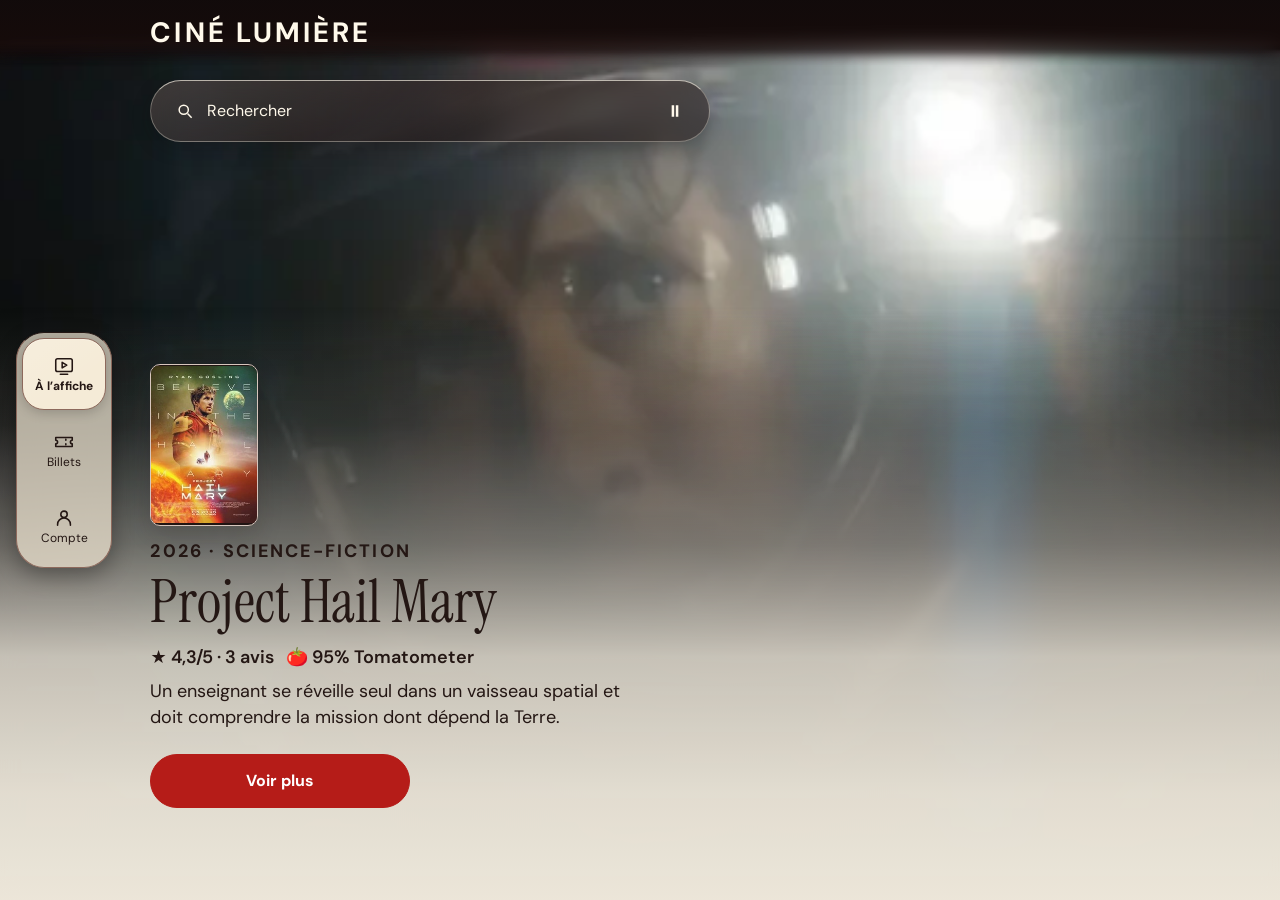
==== index.html @ 70c10afb "index.html : version responsive à jour (rail de navigation gauche, recherche agrandie) Remplace resp" ====
<!doctype html>
<html lang="fr">
<head>
<meta charset="utf-8">
<meta name="viewport" content="width=device-width,initial-scale=1,viewport-fit=cover">
<title>Ciné Lumière — Version responsive</title>
<link href="https://fonts.googleapis.com/css2?family=DM+Sans:wght@400;600;700&family=Instrument+Serif&display=swap" rel="stylesheet">
<style>
* { box-sizing:border-box }
:root { color-scheme:dark; --bg:#171412; --panel:#292320; --ink:#fff9eb; --muted:#d8c9b6; --accent:#e63929; --on:#120c09; --line:#a18d7c; --glass:rgb(41 35 32 / 62%) }
:root[data-theme="light"] { color-scheme:light; --bg:#fff9eb; --panel:#f5ebd7; --ink:#241714; --muted:#65483d; --accent:#b51c18; --on:#fff; --line:#8d695c; --glass:rgb(245 235 215 / 70%) }
body { margin:0; background:#100d0c; color:var(--ink); font:16px/1.45 "DM Sans",system-ui,sans-serif }
.app { --header-height:calc(68px + env(safe-area-inset-top)); --nav-clearance:calc(92px + env(safe-area-inset-bottom)); position:relative; width:100%; min-height:100svh; margin:auto; padding-bottom:var(--nav-clearance); background:var(--bg) }
.app:has(#films:not([hidden])) { padding-bottom:0; }
header {
  position:sticky; z-index:3; top:0; isolation:isolate;
  display:flex; align-items:center; justify-content:space-between; gap:12px;
  min-height:var(--header-height);
  padding:calc(10px + env(safe-area-inset-top)) 18px 10px;
  color:var(--ink); background:var(--panel);
  border-bottom:1px solid var(--line);
}
.app:has(#films:not([hidden])) header {
  position:absolute; inset:0 0 auto;
  color:#fff9eb;
  background:linear-gradient(180deg,rgb(20 12 12 / 96%),rgb(27 16 16 / 82%) 65%,transparent);
  border-bottom-color:transparent;
}
@supports (backdrop-filter:blur(12px)) {
  header {
    background:linear-gradient(180deg,var(--panel),var(--glass));
    backdrop-filter:blur(12px) saturate(140%);
  }
  .app:has(#films:not([hidden])) header { background:transparent; backdrop-filter:none; }
  .app:has(#films:not([hidden])) header::before {
    content:""; position:absolute; inset:0; z-index:-1; pointer-events:none;
    backdrop-filter:blur(12px) saturate(140%);
    background:linear-gradient(180deg,rgb(20 12 12 / 88%),rgb(45 23 21 / 48%) 65%,transparent);
    mask-image:linear-gradient(#000 78%,transparent);
  }
}
@media (prefers-reduced-transparency:reduce) {
  header,.app:has(#films:not([hidden])) header {
    color:var(--ink); background:var(--panel); backdrop-filter:none; mask-image:none;
    border-bottom-color:var(--line);
  }
  .app:has(#films:not([hidden])) header::before { display:none; }
}
.brand { text-transform:uppercase; letter-spacing:.11em; font-size:clamp(20px,5.5vw,26px); font-weight:700 }
button { min-width:44px; min-height:44px; padding:8px 14px; border:1px solid var(--line); border-radius:99px; background:var(--panel); color:var(--ink); font:inherit; cursor:pointer }
button:disabled { cursor:default }
button:focus-visible, [tabindex="-1"]:focus-visible { outline:3px solid currentColor; outline-offset:3px }
[hidden] { display:none !important }
h1,h2 { font:400 clamp(42px,11vw,64px)/.96 "Instrument Serif",Georgia,serif; margin:0 0 12px }
p { margin:8px 0 }
small { font-size:14px }
.muted { color:var(--muted) }
#films { position:relative; }
.film-reel {
  height:100vh; height:100dvh;
  overflow:hidden; touch-action:pinch-zoom; overscroll-behavior:contain;
  overflow-anchor:none; scrollbar-width:none;
}
@media (hover:none) and (pointer:coarse) {
  .film-reel { height:100svh; }
}
html[data-reel-zoom] :is(.film-reel,#films,#tickets,#account) { touch-action:auto; }
.film-reel::-webkit-scrollbar { display:none; }
@media (pointer:fine) { .film-reel { cursor:grab; } }
.film-reel.is-dragging { cursor:grabbing; user-select:none; }
.reel-controls {
  position:absolute; z-index:2; top:calc(var(--header-height) + 12px); inset-inline:18px;
  display:flex; align-items:center; gap:4px; padding:3px 5px;
  color:#fff9eb; background:#2b201e; border:1px solid #fff9eb55;
  border-top-color:#fff9eba8; border-radius:99px;
  box-shadow:0 6px 18px #140d0d45;
  font-size:14px; font-variant-numeric:tabular-nums;
}
@supports (backdrop-filter:blur(12px)) {
  .reel-controls {
    background:linear-gradient(155deg,#fff1e729,transparent 62%),rgb(33 20 18 / 52%);
    backdrop-filter:blur(12px) saturate(140%);
  }
}
@media (prefers-reduced-transparency:reduce) {
  .reel-controls { background:#2b201e; backdrop-filter:none; }
}
.reel-controls button {
  display:inline-flex; align-items:center; justify-content:center; gap:8px;
  color:inherit; background:transparent; border:0; font:inherit;
}
.reel-controls button:active { background:#fff9eb25; }
.reel-controls svg { flex:none; width:18px; height:18px; fill:currentColor; }
.reel-controls .search-trigger { flex:1; min-width:0; justify-content:flex-start; padding-inline:12px; }
.search-icon { fill:none !important; stroke:currentColor; stroke-width:1.8; flex:none; width:20px; height:20px; }
#reel-toggle { padding:0; }
.app:has(#search:not([hidden])) { padding-bottom:env(safe-area-inset-bottom); }
.app:has(#search:not([hidden])) > :is(header, .nav) { display:none; }
.app:has(#detail:not([hidden]),#payment:not([hidden])) > .nav { display:none; }
.app:has(#detail:not([hidden])) { padding-bottom:env(safe-area-inset-bottom); }
#films { touch-action:pinch-zoom; }
#tickets,#account { touch-action:pan-y pinch-zoom; }
:is(#search,#settings,.detail-cover,.detail-notes,.screening-head,.screening-label,.screening-arrow,
    .booking-heading,.seat-picker-head,.booking-summary) { touch-action:pan-y pinch-zoom; }
:is(#tickets,#account) { min-height:calc(100svh - var(--header-height) - var(--nav-clearance)); }
#search {
  position:relative; isolation:isolate; min-height:100dvh;
  padding-top:calc(18px + env(safe-area-inset-top)); background:var(--panel);
}
@supports (backdrop-filter:blur(24px)) {
  #search { background:transparent; }
  #search::before,#search::after {
    content:""; position:absolute; inset:0; pointer-events:none;
  }
  #search::before { z-index:-2; background:var(--search-cover) center / cover; }
  #search::after {
    z-index:-1; backdrop-filter:blur(28px) saturate(135%);
    background:linear-gradient(160deg,var(--glass),color-mix(in srgb,var(--panel) 88%,transparent));
  }
}
@media (prefers-reduced-transparency:reduce) {
  #search { background:var(--panel); }
  #search::before,#search::after { display:none; }
}
.film-image-motion {
  position:fixed; z-index:1; pointer-events:none;
  background-color:#211412; background-size:cover; background-repeat:no-repeat;
}
.film-image-target { background-image:none !important; }
.film-image-target > * { position:relative; z-index:2; }
.film-image-target::before {
  content:""; position:absolute; inset:0; z-index:2; pointer-events:none;
  background:var(--film-shade);
}
.hero,.detail-cover { position:relative; }

.search-heading { display:flex; align-items:center; gap:12px; margin-bottom:20px; }
.search-heading h2 { margin:0; }
.search-back { display:grid; place-items:center; flex:none; padding:0; }
.search-back svg { width:22px; height:22px; fill:none; stroke:currentColor; stroke-width:1.8; stroke-linecap:round; stroke-linejoin:round; }
.search-field {
  display:flex; align-items:center; gap:10px; padding-inline:14px;
  border:1px solid var(--line); border-radius:16px; background:var(--panel);
}
.search-field:focus-within { outline:2px solid var(--ink); outline-offset:2px; }
.search-field input { min-width:0; width:100%; min-height:52px; border:0; outline:0; background:transparent; color:inherit; font:inherit; }
.search-field input::placeholder { color:var(--muted); }
.search-results ul { list-style:none; margin:16px 0 0; padding:0; display:grid; gap:8px; }
.catalog-choice {
  display:flex; align-items:center; gap:12px; width:100%; padding:8px;
  border-radius:16px; text-align:left;
}
.catalog-choice img { width:48px; height:72px; object-fit:contain; border-radius:8px; flex:none; }
.catalog-choice small { display:block; color:var(--muted); }
.hero {
  display:flex; flex-direction:column; justify-content:flex-end; align-items:flex-start;
  min-height:100%;
  --hero-gutter:24px;
  padding:calc(var(--header-height) + 76px) var(--hero-gutter) var(--nav-clearance);
  color:#fff9eb;
  --film-shade:linear-gradient(0deg,rgb(17 13 13 / 88%),rgb(17 13 13 / 84%) 20%,rgb(17 13 13 / 30%) 48%,transparent 65%);
  background-color:#211412;
  background-image:var(--film-shade),
    var(--cover, url("les-heures-bleues.webp"));
  background-size:cover; background-position:68% center;
}
.hero .film-more { width:100%; min-height:54px; margin-top:16px; }
.hero.has-video { overflow:hidden; container-type:inline-size; }
.hero-video {
  position:absolute; z-index:0; inset:1% 0 auto; width:100%; height:84%;
  object-fit:cover; pointer-events:none; opacity:0;
  transition:height 380ms cubic-bezier(.22,1,.36,1),
    top 380ms cubic-bezier(.22,1,.36,1), translate 380ms cubic-bezier(.22,1,.36,1);
}
.video-ambience {
  position:absolute; z-index:0; inset:0; width:100%; height:100%;
  object-fit:cover; filter:blur(28px) brightness(.68); transform:scale(1.14);
  pointer-events:none;
}
#films.is-focused .hero-video {
  top:50%; translate:0 -50%;
  height:min(100%, calc(100cqw + 2 * var(--hero-gutter)));
}
.hero-video[data-ready] { opacity:1; }
.film-overlay {
  --poster-width:clamp(90px,19svh,164px);
  width:100%; isolation:isolate; color:var(--ink);
  --overlay-rgb:23 20 18;
}
:root[data-theme="light"] .film-overlay { --overlay-rgb:255 249 235; }
.film-poster {
  display:block; pointer-events:none; user-select:none; -webkit-user-drag:none; width:var(--poster-width); aspect-ratio:2 / 3; margin-bottom:18px;
  object-fit:contain;
  border:1px solid #d7c6bd; border-radius:10px;
  background:#211412;
  box-shadow:0 9px 24px rgb(40 24 18 / 18%);
}
@media (max-height:700px) {
  .film-overlay { --poster-width:clamp(76px,15svh,104px); }
  .film-poster { margin-bottom:10px; }
  .hero .film-summary {
    display:-webkit-box; -webkit-box-orient:vertical; -webkit-line-clamp:2; overflow:hidden;
  }
  .hero .film-more { margin-top:10px; }
}
.film-overlay::before,.film-overlay::after {
  content:""; position:absolute; z-index:-1; pointer-events:none;
  inset:14% 0 0;
}
.film-overlay::after {
  background:linear-gradient(to bottom,
    transparent 0,
    rgb(var(--overlay-rgb) / 10%) 20%,
    rgb(var(--overlay-rgb) / 38%) 40%,
    rgb(var(--overlay-rgb) / 76%) 59%,
    rgb(var(--overlay-rgb) / 88%) 82%,
    rgb(var(--overlay-rgb) / 92%) 100%);
}
@supports (backdrop-filter:blur(12px)) {
  .film-overlay::before {
    backdrop-filter:blur(12px) saturate(124%);
    mask-image:linear-gradient(to bottom,transparent 0,rgb(0 0 0 / 32%) 30%,#000 64%);
  }
}
@media (prefers-reduced-transparency:reduce) {
  .film-overlay::before { display:none; }
}
.hero.has-video > .film-overlay { z-index:1; }
.hero.film-image-target .hero-video { visibility:hidden; }
.app.is-film-focused:has(#films:not([hidden])) > :is(header,.nav),
#films.is-focused .reel-controls,
#films.is-focused .hero > :not(.hero-video,.video-ambience) {
  opacity:0; visibility:hidden; pointer-events:none;
}
:is(.app > header,.app > .nav,.reel-controls,.hero.has-video > :not(.hero-video,.video-ambience)) {
  transition:opacity 180ms ease,visibility 180ms;
}
.reel-progress {
  --progress:0%;
  display:none; position:absolute; z-index:4; inset-inline:18px;
  bottom:calc(env(safe-area-inset-bottom) + 12px);
  width:calc(100% - 36px); height:32px; margin:0;
  appearance:none; border:0; outline:0; background:transparent; cursor:pointer; touch-action:none;
}
#films.is-focused .reel-progress { display:block; }
.reel-progress::-webkit-slider-runnable-track {
  height:2px; border-radius:2px;
  background:linear-gradient(to right,#fff9eb var(--progress),#fff9eb66 var(--progress));
}
.reel-progress::-moz-range-track { height:2px; background:#fff9eb66; }
.reel-progress::-moz-range-progress { height:2px; background:#fff9eb; }
.reel-progress::-webkit-slider-thumb {
  appearance:none; width:10px; height:10px; margin-top:-4px;
  border:0; border-radius:50%; background:#fff9eb; box-shadow:0 0 0 1px #17141270;
}
.reel-progress::-moz-range-thumb {
  width:10px; height:10px; border:0; border-radius:50%; background:#fff9eb;
}
.reel-progress:focus-visible::-webkit-slider-thumb { box-shadow:0 0 0 3px #fff9eb80; }
.reel-progress:focus-visible::-moz-range-thumb { box-shadow:0 0 0 3px #fff9eb80; }
.scroll-hint {
  position:absolute; z-index:4; left:50%; top:50%; translate:-50% -50%;
  display:flex; flex-direction:column; align-items:center; gap:5px;
  width:min(280px,calc(100% - 48px)); padding:14px 16px 18px; border-radius:24px;
  color:#fff9eb;
  background:linear-gradient(155deg,rgb(255 249 235 / 18%),rgb(255 249 235 / 3%) 40%,rgb(26 17 17 / 12%) 67%,rgb(26 17 17 / 38%));
  -webkit-backdrop-filter:blur(16px) saturate(145%);
  backdrop-filter:blur(16px) saturate(145%);
  border:1px solid rgb(255 249 235 / 23%);
  border-top-color:rgb(255 249 235 / 55%);
  box-shadow:inset 0 1px 0 rgb(255 255 255 / 15%),0 12px 36px rgb(0 0 0 / 18%);
  text-shadow:0 1px 5px rgb(0 0 0 / 65%);
  text-align:center; pointer-events:none;
  animation:gesture-arrive 250ms ease-out both;
}
.scroll-hint strong { font-size:17px; }
.scroll-hint small { color:#e5d4c7; font-size:13px; }
.gesture-demo { position:relative; width:92px; height:90px; display:grid; place-items:center; }
.gesture-demo svg { width:42px; height:50px; fill:#fff9eb; stroke:#251917; stroke-width:1.3; stroke-linejoin:round; }
.gesture-ripple { position:absolute; width:38px; height:38px; top:14px; left:27px; border:2px solid #fff9eb; border-radius:50%; opacity:0; }
.gesture-trail { display:none; position:absolute; width:4px; height:62px; border-radius:9px; background:linear-gradient(0deg,#fff9eb11,#fff9eba8); }
.scroll-hint[data-gesture="tap"] svg { animation:gesture-double-tap 2.4s ease-in-out infinite; }
.scroll-hint[data-gesture="tap"] .gesture-ripple { animation:gesture-tap-ring 2.4s ease-out infinite; }
.scroll-hint[data-gesture="swipe"] svg { animation:gesture-swipe 2.2s ease-in-out infinite; }
.scroll-hint[data-gesture="swipe"] .gesture-trail { display:block; }
@keyframes gesture-arrive { from { opacity:0; } to { opacity:1; } }
@keyframes gesture-double-tap { 0%,10%,30%,50%,100% { transform:scale(1); } 20%,40% { transform:scale(.83) translateY(3px); } }
@keyframes gesture-tap-ring { 0%,12%,32%,55%,100% { opacity:0; transform:scale(.5); } 18%,38% { opacity:.9; transform:scale(.8); } 29%,49% { opacity:0; transform:scale(1.65); } }
@keyframes gesture-swipe { 0% { opacity:0; transform:translateY(26px); } 18% { opacity:1; transform:translateY(26px); } 70% { opacity:1; transform:translateY(-26px); } 90%,100% { opacity:0; transform:translateY(-26px); } }
@media (prefers-reduced-motion:reduce) {
  .scroll-hint, .scroll-hint .gesture-demo svg, .scroll-hint .gesture-ripple { animation:none; }
}
@media (prefers-reduced-motion:reduce) { .hero-video { transition:none; } }
.playback-feedback {
  position:absolute; z-index:5; left:50%; top:50%; translate:-50% -50%;
  display:grid; place-items:center; width:76px; height:76px; border-radius:50%;
  background:#171412ab; border:1px solid #fff9eb80; color:#fff9eb;
  pointer-events:none;
}
.playback-feedback svg { width:34px; height:34px; fill:currentColor; }
@media (prefers-reduced-motion:reduce) {
  :is(.app > header,.app > .nav,.reel-controls,.hero.has-video > :not(.hero-video,.video-ambience)) {
    transition:none;
  }
}
.hero :focus-visible { outline-color:#fff9eb; }
.hero h1,.hero h2 { max-width:15ch; font-size:clamp(34px,8vw,46px); line-height:1.02; }
.hero p { max-width:30ch }
@media (max-width:360px) {
  .hero { --hero-gutter:16px; }
  .hero h1,.hero h2 { font-size:clamp(26px,9vw,34px); overflow-wrap:anywhere; }
  .reel-controls { inset-inline:12px; }
}
@media (max-width:360px) and (max-height:620px) {
  .film-overlay { --poster-width:72px; }
  .hero h1,.hero h2 { margin-bottom:8px; }
  .hero .film-more { min-height:48px; }
}
@media (max-height:540px) {
  .film-overlay { --poster-width:65px; }
  .hero .film-summary { display:none; }
}
@media (max-height:430px) {
  .hero .film-poster { display:none; }
  .hero h1,.hero h2 { font-size:clamp(24px,7vw,34px); }
}
.eyebrow { text-transform:uppercase; letter-spacing:.12em; font-size:14px; font-weight:700 }
.primary, button[aria-pressed="true"] { background:var(--accent); color:var(--on); border-color:var(--accent); font-weight:700 }
.primary:disabled { background:var(--panel); color:var(--muted); border-color:var(--line) }

#detail { container-type:inline-size; }
.app:has(#detail:not([hidden])) { padding-bottom:env(safe-area-inset-bottom); }
.detail-cover {
  display:flex; align-items:flex-end;
  min-height:clamp(330px,48svh,500px);
  padding:calc(var(--header-height) + 24px) 0 0;
  background:#211412 var(--detail-cover) center 44% / cover no-repeat;
}
.app:has(#detail:not([hidden])) header {
  margin-bottom:calc(-1 * var(--header-height)); color:#fff9eb;
  background:linear-gradient(180deg,#171412ed,#17141270);
  border-bottom-color:#fff9eb42;
}
.page-back { display:inline-flex; align-items:center; gap:8px; }
header:has(.page-back:not([hidden])) .brand { display:none; }
.app:has(#detail:not([hidden])) .page-back { color:inherit; background:#21141266; border-color:#fff9eb77; }
.page-back svg { width:20px; height:20px; fill:none; stroke:currentColor; stroke-width:1.8; stroke-linecap:round; stroke-linejoin:round; }
.detail-cover > .detail-video {
  inset:0; width:100%; height:100%; object-position:center 44%; transition:none;
}
.detail-poster {
  display:block; width:100%; aspect-ratio:2 / 3;
  object-fit:contain; border-radius:12px; background:#211412;
  border:1px solid #fff9eb70; box-shadow:0 8px 30px #0906059e;
}
.detail-heading {
  position:relative; isolation:isolate;
  display:grid; grid-template-columns:clamp(70px,23cqw,114px) minmax(0,1fr);
  align-items:end; gap:clamp(12px,4cqw,22px);
  width:100%; padding:24px clamp(16px,5cqw,32px) 28px;
  color:#fff9eb;
}
.detail-heading::before {
  content:""; position:absolute; inset:-64px 0 0; z-index:-1; pointer-events:none;
  background:linear-gradient(0deg,#171412 0%,#171412f0 27%,#171412d9 58%,#17141288 79%,transparent);
}
.detail-heading h2 {
  margin:0; max-width:19ch; font-size:clamp(34px,10cqw,68px); line-height:.97;
  letter-spacing:-.022em; overflow-wrap:anywhere; text-wrap:balance;
}
.detail-heading .eyebrow {
  color:#ffe2d5; margin:0 0 8px; font-size:12px; letter-spacing:.09em;
}
@supports (backdrop-filter:blur(12px)) {
  .app:has(#detail:not([hidden])) header {
    background:linear-gradient(155deg,#3a2422b5,#17141265);
    backdrop-filter:blur(12px) saturate(140%);
  }
  .detail-heading::before {
    backdrop-filter:blur(12px) saturate(124%);
    mask-image:linear-gradient(0deg,#000 61%,transparent);
  }
}
@media (prefers-reduced-transparency:reduce) {
  .app:has(#detail:not([hidden])) header,.detail-heading { background:#292320; backdrop-filter:none; }
  .detail-heading::before { display:none; }
}
@media (prefers-reduced-motion:no-preference) {
  html.theme-changing :is(.app,header,button,.nav,.panel,.detail-copy),
  html.theme-changing .nav::before {
    transition:background-color 300ms ease,color 300ms ease,border-color 300ms ease,box-shadow 300ms ease;
  }
  html.theme-crossfade::view-transition-group(root) { animation-duration:300ms; }
}
.detail-copy {
  position:relative; padding:0 clamp(16px,5cqw,32px) 36px;
  background:var(--bg);
}
.detail-copy::before {
  content:""; position:absolute; inset:0 0 auto; height:1px; pointer-events:none;
  background:linear-gradient(90deg,transparent,var(--line),transparent);
}
.detail-copy h3 {
  margin:0 0 10px; color:var(--ink);
  font:400 clamp(30px,8cqw,42px)/1 "Instrument Serif",Georgia,serif;
}
#detail-booking {
  position:relative; top:-1px; overflow:hidden;
  margin-bottom:26px; padding:16px 0 14px;
  border:1px solid color-mix(in srgb,var(--line) 72%,transparent);
  border-top-color:color-mix(in srgb,var(--accent) 74%,var(--line));
  border-radius:22px;
  background:linear-gradient(155deg,color-mix(in srgb,var(--accent) 8%,transparent),transparent 68%),var(--panel);
}
.screening-head { display:flex; align-items:center; justify-content:space-between; flex-wrap:wrap; gap:6px 12px; padding-inline:14px; }
.screening-head h3 { margin:0; }
.screening-head p { margin:0; font-size:14px; font-variant-numeric:tabular-nums; }
.screening-head p strong { color:var(--ink); }
.screening-label {
  margin:15px 14px 3px; font-size:13px; font-weight:700;
  letter-spacing:.07em; text-transform:uppercase;
}
.screening-row { position:relative; }
.screening-track {
  display:flex; gap:8px; overflow-x:auto; padding:5px 14px;
  scroll-padding-inline:14px; scroll-snap-type:x proximity; overscroll-behavior-x:contain; scrollbar-width:none;
}
.screening-track::-webkit-scrollbar { display:none; }
.screening-track > button { flex:none; scroll-snap-align:start; white-space:nowrap; }
.screening-arrow {
  position:absolute; z-index:1; inset-block-start:50%; translate:0 -50%;
  font-size:26px; line-height:1; padding:0; background:var(--panel);
  box-shadow:0 4px 14px #100d0c59;
}
.screening-arrow:first-child { inset-inline-start:4px; }
.screening-arrow:last-child { inset-inline-end:4px; }
@supports (backdrop-filter:blur(10px)) {
  .screening-arrow { background:color-mix(in srgb,var(--panel) 85%,transparent); backdrop-filter:blur(10px); }
}
@media (prefers-reduced-transparency:reduce) {
  .screening-arrow { background:var(--panel); backdrop-filter:none; }
}
.screening-arrow:disabled { visibility:hidden; }
.screening-day {
  display:grid; align-content:center; gap:2px; min-width:72px; min-height:61px;
  padding:7px 10px; border-radius:12px; background:var(--bg); font-size:13px;
}
.screening-day strong { font-size:16px; }
.screening-day[aria-pressed="true"] { border-color:var(--accent); background:var(--accent); color:var(--on); }
#detail-booking .session {
  min-width:104px; padding:8px 12px; border-radius:12px; text-align:left;
  background:var(--bg); font-size:19px; font-weight:700; font-variant-numeric:tabular-nums;
}
#detail-booking .session small { font-weight:400; font-size:13px; color:var(--muted); }
#detail-booking .session:not(:disabled) { border-color:color-mix(in srgb,var(--accent) 70%,var(--line)); }
#detail-booking .session:not(:disabled):is(:active,:focus-visible) { background:var(--accent); color:var(--on); }
#detail-booking .session:not(:disabled):active small { color:inherit; }
#detail-booking .session:not(:disabled):focus-visible small { color:inherit; }
#detail-booking .session[aria-pressed="true"] { background:var(--accent); color:var(--on); border-color:var(--accent); }
#detail-booking .session[aria-pressed="true"] small { color:inherit; }
#detail-booking .session:disabled { border-style:dashed; color:var(--muted); }
.screening-date { color:var(--muted); font-weight:400; margin-inline-start:4px; letter-spacing:0; text-transform:none; }
.film-reviews { margin:24px 0; padding:20px 16px; border:1px solid var(--line); border-radius:22px; background:var(--panel); touch-action:pan-y pinch-zoom; }
.reviews-heading { display:flex; flex-wrap:wrap; align-items:baseline; justify-content:space-between; gap:8px; }
.reviews-heading h3 { margin:0; }
#reviews-summary { margin:0; font-size:14px; }
.reviews-local { font-size:13px; margin:8px 0 18px; }
.film-rating { font-size:14px; font-weight:600; margin:8px 0; }
.film-rating { display:flex; align-items:center; flex-wrap:wrap; gap:4px 12px; }
.tomatometer { white-space:nowrap; }
.detail-rating { color:#fff9eb; font-size:12px; margin:12px 0 0; }
.detail-rating a { color:inherit; text-decoration:none; min-height:44px; display:inline-flex; align-items:center; }
.reservation-bar {
  position:fixed; z-index:5; bottom:0; left:50%; translate:-50% 0;
  width:min(100%,480px); padding:14px 18px calc(14px + env(safe-area-inset-bottom));
  color:var(--ink); background:linear-gradient(155deg,var(--glass),var(--panel));
  backdrop-filter:blur(20px) saturate(140%); border-top:1px solid var(--line);
  box-shadow:0 -8px 30px #100d0c30;
}
#reservation-summary { font-size:14px; margin:0 0 10px; }
#reserve-session { width:100%; min-height:50px; display:flex; align-items:center; justify-content:center; gap:10px; }
.reservation-hint { text-align:center; font-size:13px; margin:8px 0 0; }
.reservation-hint span { display:inline-block; animation:reserve-nudge 1.4s ease-in-out 4; }
@keyframes reserve-nudge { 0%,100% { transform:translateY(2px); } 50% { transform:translateY(-3px); } }
#detail.has-reservation { padding-bottom:calc(170px + env(safe-area-inset-bottom)); }
#cancel-confirmation {
  width:min(420px,calc(100% - 32px)); padding:24px; border:1px solid var(--line);
  border-radius:24px; background:var(--panel); color:var(--ink);
  box-shadow:0 20px 60px #0005;
}
#cancel-confirmation::backdrop { background:#100d0c80; backdrop-filter:blur(6px); }
#cancel-title { font-size:36px; }
.cancel-actions { display:flex; flex-direction:column; gap:10px; margin-top:22px; }
#payment { min-height:calc(100svh - var(--header-height)); padding:24px 22px 36px; touch-action:pan-y pinch-zoom; }
.app:has(#payment:not([hidden])) { padding-bottom:0; }
.payment-recap { display:flex; align-items:center; gap:18px; margin:28px 0; }
.payment-recap img { width:86px; aspect-ratio:2/3; object-fit:contain; border-radius:12px; border:1px solid var(--line); }
.payment-recap > div { min-width:0; }
.payment-recap h3 { font:400 30px/1.1 "Instrument Serif",Georgia,serif; margin:0 0 10px; overflow-wrap:anywhere; }
.payment-recap p { font-size:14px; margin:0; }
.payment-details { margin:0; padding:20px; background:var(--panel); border:1px solid var(--line); border-radius:22px; }
.payment-details > div,.apple-pay-recap > div { display:flex; justify-content:space-between; gap:18px; margin-bottom:16px; }
.payment-details dt { color:var(--muted); }
.payment-details dd { margin:0; text-align:right; overflow-wrap:anywhere; min-width:0; }
.payment-details .payment-total { margin:18px 0 0; padding-top:18px; border-top:1px solid var(--line); font-size:22px; font-weight:700; }
.payment-total dt { color:var(--ink); }
.payment-method { margin-top:32px; }
.payment-method h3 { font-size:17px; margin-bottom:16px; }
.apple-pay-button { width:100%; min-height:54px; background:#080808; color:#fff; border:1px solid #bbb; border-radius:14px; font-size:18px; }
.apple-pay-button:disabled { color:#ccc; }
#apple-pay { display:flex; align-items:center; justify-content:center; gap:4px; }
#apple-pay .apple-mark { width:19px; height:23px; margin-left:5px; }
.payment-demo { font-size:13px; text-align:center; margin:12px 0 0; }
#apple-pay-sheet {
  --wallet-bg:#f5f5f7; --wallet-ink:#151517; --wallet-muted:#6e6e73; --wallet-line:#d2d2d7; --wallet-blue:#007aff;
  position:fixed; inset:auto 0 0; margin:0 auto; width:min(100%,480px); max-width:100%; max-height:94dvh;
  overflow:auto; padding:9px 22px calc(28px + env(safe-area-inset-bottom)); border:0; border-radius:28px 28px 0 0;
  color:var(--wallet-ink); background:var(--wallet-bg); box-shadow:0 -10px 70px #0005;
  font:16px/1.35 -apple-system,BlinkMacSystemFont,"Helvetica Neue",Arial,sans-serif;
}
#apple-pay-sheet[open] { animation:payment-sheet-enter 420ms cubic-bezier(.16,1,.3,1) both; }
#apple-pay-sheet::backdrop { background:#0006; backdrop-filter:blur(5px); }
.wallet-grabber { width:36px; height:5px; border-radius:3px; background:#c5c5c9; margin:0 auto 20px; }
.apple-pay-heading { display:flex; justify-content:space-between; align-items:center; gap:12px; }
.apple-pay-heading h2 { display:flex; align-items:center; gap:2px; font:500 31px/1 -apple-system,BlinkMacSystemFont,Arial,sans-serif; letter-spacing:-1.2px; margin:0; }
.apple-mark { width:26px; height:30px; fill:currentColor; }
.apple-pay-heading button { border:0; border-radius:50%; width:32px; min-width:44px; height:44px; color:#757579; background:transparent; font:500 27px/1 Arial,sans-serif; padding:0; }
#apple-pay-demo { font-size:11px; margin:3px 0 18px; color:var(--wallet-muted); }
.wallet-card-row { display:flex; align-items:center; gap:14px; padding:16px 0 22px; }
.wallet-card-art { position:relative; flex:none; width:84px; height:53px; border-radius:7px; padding:7px; color:#fff; background:linear-gradient(135deg,#30323a,#0d0e13); box-shadow:0 2px 7px #0003; display:flex; flex-direction:column; justify-content:space-between; font-size:8px; letter-spacing:1px; }
.wallet-card-digits { font-size:7px; letter-spacing:.5px; }
.wallet-card-art i { position:absolute; right:8px; bottom:7px; width:12px; height:12px; background:#eb001b; border-radius:50%; }
.wallet-card-art i::after { content:""; position:absolute; left:7px; width:12px; height:12px; background:#f79e1bcc; border-radius:50%; }
.wallet-card-copy { display:flex; flex-direction:column; gap:4px; font-size:16px; }
.wallet-card-copy strong { font-weight:600; }
.wallet-card-copy span { color:var(--wallet-muted); font-size:14px; }
.wallet-selected { margin-left:auto; width:23px; height:23px; display:grid; place-items:center; color:#fff; background:var(--wallet-blue); border-radius:50%; font-size:15px; }
.wallet-info-row { display:flex; gap:14px; padding:14px 0; border-top:1px solid var(--wallet-line); }
.wallet-info-row > span { width:76px; flex:none; color:var(--wallet-muted); font-size:11px; padding-top:3px; letter-spacing:.4px; }
.wallet-info-row strong { font-size:14px; font-weight:400; overflow-wrap:anywhere; min-width:0; }
.wallet-amount { display:flex; flex-direction:column; align-items:flex-end; gap:4px; padding:22px 0 12px; border-top:1px solid var(--wallet-line); }
.wallet-amount > span { font-size:11px; color:var(--wallet-muted); letter-spacing:.5px; }
.wallet-amount > strong { font-weight:500; font-size:34px; letter-spacing:-1px; }
.wallet-auth { display:flex; flex-direction:column; align-items:center; padding:16px 0 0; min-height:152px; }
#apple-pay-confirm { display:flex; flex-direction:column; align-items:center; gap:11px; border:0; padding:0 12px; min-height:100px; width:100%; background:transparent; color:var(--wallet-blue); border-radius:14px; font:400 14px/1.3 -apple-system,BlinkMacSystemFont,Arial,sans-serif; }
#apple-pay-confirm:disabled { opacity:1; }
.wallet-face { position:relative; display:block; width:58px; height:58px; }
.wallet-face svg { position:absolute; inset:0; width:58px; height:58px; fill:none; stroke:currentColor; stroke-width:2.8; stroke-linecap:round; stroke-linejoin:round; }
.wallet-check { opacity:0; }
.wallet-spinner { position:absolute; inset:6px; border:3px solid #007aff22; border-top-color:var(--wallet-blue); border-radius:50%; opacity:0; }
.wallet-scan { position:absolute; inset:10px 8px auto; height:2px; background:var(--wallet-blue); box-shadow:0 0 10px #007aff80; opacity:0; }
#apple-pay-feedback { max-width:34ch; color:var(--wallet-muted); text-align:center; margin:6px 0 0; font-size:11px; min-height:15px; }
.wallet-side-button { position:absolute; right:0; top:50%; width:8px; min-width:8px; height:74px; border-radius:6px 0 0 6px; border:0; padding:0; color:var(--wallet-blue); background:#007aff33; }
.wallet-side-button span { position:absolute; right:14px; top:23px; font-size:22px; letter-spacing:-5px; animation:wallet-side-pulse 1.8s ease-in-out infinite; }
#apple-pay-sheet[data-state="scanning"] .face-id-icon { animation:wallet-face-pulse .55s ease-in-out infinite alternate; }
#apple-pay-sheet[data-state="scanning"] .wallet-scan { opacity:1; animation:wallet-scan 850ms ease-in-out infinite alternate; }
#apple-pay-sheet[data-state="processing"] .face-id-icon { opacity:0; transition:opacity 150ms; }
#apple-pay-sheet[data-state="processing"] .wallet-spinner { opacity:1; animation:wallet-spin .75s linear infinite; }
#apple-pay-sheet[data-state="success"] .face-id-icon { opacity:0; }
#apple-pay-sheet[data-state="success"] .wallet-check { opacity:1; stroke:#30b45b; }
#apple-pay-sheet[data-state="success"] .wallet-check path { stroke-dasharray:40; animation:wallet-check-draw 350ms ease-out both; }
#apple-pay-sheet[data-state="success"] .wallet-check circle { animation:wallet-success .4s cubic-bezier(.2,1.6,.5,1) both; transform-origin:center; }
#apple-pay-sheet[data-state="declined"] .wallet-face { animation:wallet-shake .35s ease-in-out; }
#apple-pay-sheet[data-state="declined"] #apple-pay-feedback { color:#c7352b; }
#apple-pay-sheet.is-closing { animation:payment-sheet-exit 280ms ease-in both; }
body:has(#apple-pay-sheet[open]) .app { filter:brightness(.84); }
@media (max-height:650px) {
  #apple-pay-sheet { padding-top:7px; padding-bottom:16px; }
  .wallet-grabber { margin-bottom:8px; }
  #apple-pay-demo { margin-bottom:8px; }
  .wallet-card-row { padding:8px 0 12px; }
  .wallet-info-row { padding:9px 0; }
  .wallet-amount { padding:12px 0 6px; }
  .wallet-amount > strong { font-size:30px; }
  .wallet-auth { min-height:124px; padding-top:8px; }
  .wallet-face,.wallet-face svg { width:48px; height:48px; }
  #apple-pay-confirm { min-height:84px; gap:6px; }
}
@keyframes payment-sheet-enter { from { transform:translateY(100%); } to { transform:none; } }
@keyframes payment-sheet-exit { to { transform:translateY(100%); opacity:.7; } }
@keyframes wallet-face-pulse { to { transform:scale(.94); opacity:.55; } }
@keyframes wallet-scan { from { translate:0 0; } to { translate:0 36px; } }
@keyframes wallet-spin { to { rotate:360deg; } }
@keyframes wallet-check-draw { from { stroke-dashoffset:40; } to { stroke-dashoffset:0; } }
@keyframes wallet-success { from { transform:scale(.75); } to { transform:scale(1); } }
@keyframes wallet-side-pulse { 50% { translate:3px 0; opacity:.4; } }
@keyframes wallet-shake { 25% { translate:-4px 0; } 75% { translate:4px 0; } }
@media (prefers-reduced-motion:reduce) {
  #apple-pay-sheet[open], #apple-pay-sheet.is-closing, #apple-pay-sheet .wallet-face,
  #apple-pay-sheet .wallet-face *, #apple-pay-sheet .wallet-side-button span { animation:none !important; }
}
@media (prefers-reduced-motion:reduce) { .reservation-hint span { animation:none; } }
.catalog-choice .film-rating { display:flex; color:var(--ink); margin:4px 0 0; font-size:12px; }
.review-example { padding:16px 0; border-top:1px solid var(--line); }
.review-example p { margin-bottom:0; white-space:pre-wrap; overflow-wrap:anywhere; }
#review-examples { margin-top:22px; }
.review-rating { border:0; margin:0 0 12px; padding:0; }
.review-rating legend { padding:0; font-weight:600; }
.review-stars { display:flex; width:max-content; max-width:100%; }
.review-stars label { position:relative; display:grid; place-items:center; width:44px; height:48px; cursor:pointer; }
.review-stars input { position:absolute; inset:0; width:100%; height:100%; margin:0; opacity:0; cursor:pointer; }
.review-stars span { font-size:32px; color:var(--muted); opacity:.45; pointer-events:none; }
.review-stars label:has(input:checked) span,
.review-stars label:has(~ label input:checked) span { color:var(--accent); opacity:1; }
.review-stars label:has(input:focus-visible) { outline:2px solid var(--ink); outline-offset:-2px; border-radius:8px; }
.review-comment-label { display:block; margin-bottom:6px; }
#review-comment { width:100%; min-height:100px; resize:vertical; padding:12px; border:1px solid var(--line); border-radius:14px; background:var(--bg); color:var(--ink); font:inherit; }
#review-comment:focus-visible { outline:2px solid var(--ink); outline-offset:2px; }
#review-submit { margin-top:12px; }
#review-feedback:empty { display:none; }
.review-published-heading { display:flex; flex-wrap:wrap; justify-content:space-between; gap:8px; }
#review-date { color:var(--muted); font-size:13px; }
#review-score { color:var(--ink); font-weight:700; }
#review-text { white-space:pre-wrap; overflow-wrap:anywhere; }
.review-actions { display:flex; flex-wrap:wrap; gap:8px; margin-top:16px; }
#my-reviews { touch-action:pan-y pinch-zoom; }
#my-reviews-list { display:grid; gap:16px; margin-top:24px; }
.managed-review { padding:18px; border:1px solid var(--line); border-radius:22px; background:var(--panel); }
.managed-review-heading { display:flex; align-items:center; gap:14px; }
.managed-review-heading img { width:52px; aspect-ratio:2/3; object-fit:contain; border-radius:8px; }
.managed-review-heading h3 { font:400 27px/1.1 "Instrument Serif",Georgia,serif; margin:0 0 6px; overflow-wrap:anywhere; }
.managed-review-heading time { font-size:13px; color:var(--muted); }
.managed-review-text { white-space:pre-wrap; overflow-wrap:anywhere; }
#review-editor { width:min(440px,calc(100% - 28px)); max-height:90dvh; padding:24px; border:1px solid var(--line); border-radius:24px; background:var(--panel); color:var(--ink); }
#review-editor::backdrop { background:#100d0c80; backdrop-filter:blur(6px); }
#review-editor-title { font-size:36px; }
#managed-review-form label[for] { display:block; margin:10px 0 6px; }
#managed-review-comment { width:100%; min-height:100px; padding:12px; border:1px solid var(--line); border-radius:12px; resize:vertical; background:var(--bg); color:var(--ink); font:inherit; }
#my-reviews-feedback:empty,#managed-review-feedback:empty { display:none; }
.detail-notes { display:grid; gap:22px; }
.detail-synopsis { padding:2px 14px 4px; border-inline-start:2px solid var(--accent); }
.detail-synopsis p { max-width:54ch; margin:0; line-height:1.65; }
.detail-credits {
  padding:16px 14px 10px; border-radius:18px;
  border:1px solid color-mix(in srgb,var(--line) 68%,transparent); background:var(--panel);
}
.detail-credits dl { display:grid; gap:14px; margin:12px 0; }
.detail-credits dt { font-size:14px; color:var(--muted); }
.detail-credits dd { margin:2px 0 0; font-weight:600; }
.detail-credits a { display:inline-flex; align-items:center; min-height:44px; color:var(--muted); font-size:14px; text-underline-offset:4px; }
@container (min-width:590px) {
  .detail-heading { grid-template-columns:140px minmax(0,1fr); gap:25px; }
  .detail-notes { grid-template-columns:minmax(0,1.35fr) minmax(0,1fr); align-items:start; }
}
.page-stage.is-moving { position:relative; isolation:isolate; z-index:0; overflow-x:clip; }
main.is-tab-dragging { position:relative; user-select:none; }
@media (pointer:fine) {
  main.is-tab-dragging, main.is-tab-dragging > .tab-outgoing * { cursor:grabbing; }
}
main.is-tab-dragging > .tab-outgoing {
  position:relative; z-index:1; background-color:var(--bg);
}
main.is-tab-dragging > .tab-preview[hidden] {
  display:block !important; position:absolute; z-index:0; left:0; width:100%; min-height:100%;
  background:var(--bg); pointer-events:none;
}
.app:has(> .page-stage.is-moving):not(:has(#search:not([hidden]),#detail:not([hidden]))) > .nav {
  opacity:1; visibility:visible; pointer-events:auto;
}
html.is-shared-transition { view-transition-name:none; }
::view-transition,::view-transition-group(*),::view-transition-image-pair(*),
::view-transition-old(*),::view-transition-new(*) { pointer-events:none; }
::view-transition-group(film-title),
::view-transition-group(search-control) {
  animation-duration:440ms;
  animation-timing-function:cubic-bezier(.22,1,.36,1);
}
::view-transition-group(root) { animation-duration:440ms; }
::view-transition-group(search-content) { animation-duration:440ms; }
::view-transition-new(search-content) {
  animation:search-content-enter 360ms cubic-bezier(.22,1,.36,1) 60ms both;
}
::view-transition-old(search-content) {
  animation:search-content-enter 230ms ease-in reverse both;
}
@keyframes search-content-enter {
  from { opacity:0; transform:translateY(20px); }
  to { opacity:1; transform:translateY(0); }
}
#tickets { padding-inline:22px; }
#tickets > h2 { margin-bottom:24px; }
.tickets-empty {
  padding:28px 22px; background:var(--panel);
  border:1px dashed var(--line); border-radius:24px;
}
.tickets-empty h3,.ticket-film-info h3 {
  margin:0; font:400 34px/1 "Instrument Serif",Georgia,serif;
}
.tickets-empty p { color:var(--muted); margin:10px 0 18px; }
.ticket-card {
  position:relative; border:1px solid var(--line); border-radius:24px;
  background:var(--panel); box-shadow:0 12px 28px #100d0c24;
}
.ticket-film-info {
  display:flex; align-items:flex-end; gap:16px; min-height:164px; padding:18px;
  border-radius:23px 23px 0 0; color:#fff9eb;
  background:#211412;
  background-image:linear-gradient(90deg,#171210ed,#171210d1 60%,#17121096),var(--ticket-poster);
  background-size:cover; background-position:center 36%;
}
.ticket-film-info img { display:block; width:clamp(60px,19vw,90px); aspect-ratio:2 / 3; object-fit:contain; flex:none; border-radius:8px; }
.ticket-film-info > div { min-width:0; }
.ticket-film-info h3 { margin-top:8px; overflow-wrap:anywhere; }
.ticket-status {
  display:inline-flex; border:1px solid currentColor; border-radius:99px;
  padding:4px 9px; color:#d3edce; font-size:14px; margin:0;
}
.ticket-card[data-status="cancelled"] .ticket-status { color:#ffd0c5; }
.ticket-card[data-status="cancelled"] .ticket-film-info img { filter:saturate(.4); }
.ticket-stub { position:relative; border-top:1px dashed var(--line); padding:18px; }
.ticket-stub::before,.ticket-stub::after {
  content:""; position:absolute; top:-10px; width:18px; height:18px;
  border-radius:50%; background:var(--bg); pointer-events:none;
}
.ticket-stub::before { left:-10px; }
.ticket-stub::after { right:-10px; }
.ticket-fields {
  display:grid; grid-template-columns:repeat(2,minmax(0,1fr)); gap:14px 12px; margin:0;
}
.ticket-fields dt { color:var(--muted); font-size:14px; }
.ticket-fields dd { margin:2px 0 0; font-weight:700; overflow-wrap:anywhere; }
.ticket-footer { display:flex; align-items:center; flex-wrap:wrap; gap:8px 16px; margin-top:16px; }
.ticket-footer small { color:var(--muted); }
.ticket-footer button { margin-inline-start:auto; }
#account { padding-inline:22px; }
#account > h2 { margin-bottom:22px; }
.membership-card {
  position:relative; isolation:isolate; overflow:hidden;
  display:flex; flex-direction:column; justify-content:space-between; align-items:flex-start;
  gap:28px; min-height:194px; padding:20px 22px; border-radius:22px;
  border:1px solid #f7997490; color:#fff9eb;
  background:radial-gradient(ellipse at 105% -10%,#bb3729 0%,transparent 66%),
    linear-gradient(128deg,#641b18,#351514 76%);
  box-shadow:0 16px 32px #2b110e36;
}
.membership-card::before,.membership-card::after {
  content:""; position:absolute; z-index:-1; pointer-events:none;
  inset:auto -40px -62px auto; width:168px; aspect-ratio:1;
  border:1px solid #fff9eb38; border-radius:50%;
}
.membership-card::after { width:216px; inset:auto -64px -86px auto; }
.membership-card .eyebrow { margin:0; font-size:12px; }
.membership-card h3 { margin:0; font:400 clamp(36px,10vw,52px)/1 "Instrument Serif",Georgia,serif; }
.membership-card small { display:block; margin-top:5px; color:#f8d4c8; }
.account-links { display:grid; gap:10px; margin-top:22px; }
.account-links button {
  display:flex; align-items:center; justify-content:space-between; gap:12px;
  width:100%; min-height:68px; text-align:left; border-radius:16px;
}
.account-links .account-link-copy { min-width:0; flex:1; }
.account-links svg { fill:none; stroke:currentColor; stroke-width:1.7; stroke-linecap:round; stroke-linejoin:round; flex:none; }
.account-icon { width:24px; height:24px; }
.account-chevron { width:18px; height:18px; color:var(--muted); }
.account-links button strong,.account-links button small { display:block; }
.account-links button small { color:var(--muted); margin-top:2px; }
.settings-group {
  min-width:0; margin:18px 0 0; padding:12px; border:1px solid var(--line);
  border-radius:20px; background:var(--panel);
}
.settings-group h3 { margin:0 0 8px; font-size:17px; }
.settings-options { display:grid; gap:6px; }
.settings-option,.settings-switch {
  display:flex; align-items:center; justify-content:space-between; gap:12px;
  min-height:48px; padding:8px 10px; border:1px solid transparent; border-radius:12px;
  cursor:pointer;
}
.settings-option:has(input:checked) { border-color:var(--line); background:var(--bg); }
.settings-option:focus-within,.settings-switch:focus-within { outline:2px solid var(--ink); outline-offset:2px; }
.settings-option input { width:18px; height:18px; margin:0; accent-color:var(--accent); }
#profile { touch-action:pan-y pinch-zoom; }
#profile-form label { display:block; margin:18px 0 6px; }
#profile-form input { display:block; width:100%; min-height:48px; padding:10px 12px; border:1px solid var(--line); border-radius:12px; background:var(--bg); color:var(--ink); font:inherit; }
#profile-form input:focus-visible { outline:2px solid var(--ink); outline-offset:2px; }
.profile-local { font-size:13px; margin:16px 0; }
#profile-feedback:empty { display:none; }
.double-click-label { display:block; margin-bottom:6px; }
#double-click-mode { width:100%; min-height:44px; padding:8px 12px; border:1px solid var(--line); border-radius:12px; background:var(--bg); color:var(--ink); font:inherit; }
#double-click-description { font-size:14px; }
#double-click-custom label { display:flex; flex-wrap:wrap; justify-content:space-between; gap:8px; }
#double-click-delay { width:100%; min-height:44px; accent-color:var(--accent); }
.settings-switch > span { flex:1; }
.settings-switch small { display:block; margin-top:3px; color:var(--muted); }
.settings-switch input {
  flex:none; appearance:none; width:44px; height:26px; margin:0;
  border:1px solid var(--line); border-radius:99px;
  background:radial-gradient(circle at 12px center,var(--ink) 7px,transparent 8px),var(--bg);
}
.settings-switch input:checked {
  border-color:var(--accent);
  background:radial-gradient(circle at calc(100% - 12px) center,var(--on) 7px,transparent 8px),var(--accent);
}
@media (forced-colors:active) { .settings-switch input { appearance:auto; } }
.content { padding:22px 18px }
.panel { border:1px solid var(--line); border-radius:20px; background:var(--panel); padding:16px; margin-top:16px }
.controls { display:flex; flex-wrap:wrap; gap:8px }
.session { text-align:left }
.session small { display:block }
.nav { position:fixed; isolation:isolate; z-index:4; left:50%; bottom:calc(10px + env(safe-area-inset-bottom)); transform:translateX(-50%); width:calc(100% - 24px); display:flex; gap:4px; padding:5px; border:1px solid var(--line); border-top-color:var(--ink); border-radius:28px; box-shadow:0 8px 22px #0005; background:var(--panel) }
@supports (backdrop-filter:blur(12px)) { .nav { background:var(--glass); backdrop-filter:blur(12px) } }
@media (prefers-reduced-transparency:reduce) { .nav { background:var(--panel); backdrop-filter:none } }
.nav button { flex:1; min-width:0; min-height:52px; display:grid; justify-items:center; align-content:center; gap:3px; padding:5px; background:transparent; border-color:transparent; font-size:13px; line-height:1.15 }
.nav svg { width:22px; height:22px; fill:none; stroke:currentColor; stroke-width:1.7; stroke-linecap:round; stroke-linejoin:round }
.nav::before {
  content:""; position:absolute; z-index:-1; pointer-events:none;
  inset:5px auto 5px 5px;
  width:calc((100% - 18px) / 3);
  border:1px solid var(--line); border-radius:22px; box-sizing:border-box;
  background:linear-gradient(145deg,rgb(255 255 255 / 14%),transparent 66%),var(--panel);
  box-shadow:inset 0 1px rgb(255 255 255 / 22%),0 3px 12px rgb(0 0 0 / 18%);
  transform:translateX(calc(var(--active-tab,0) * (100% + 4px)));
  transition:transform 330ms cubic-bezier(.22,1,.36,1);
}
.nav button { transition:color 180ms ease; }
.nav svg { transition:transform 180ms ease; }
.nav button:active svg { transform:scale(.88); }
.nav button[aria-current="page"] { font-weight:700; }
.nav button.tab-enter svg { animation:tab-pop 340ms ease-out; }
@keyframes tab-pop {
  0%,100% { transform:translateY(0) scale(1); }
  45% { transform:translateY(-3px) scale(1.12); }
}
@media (prefers-reduced-motion:reduce) {
  .nav::before,.nav button,.nav svg { transition:none; }
  .nav button.tab-enter svg { animation:none; }
  .nav button:active svg { transform:none; }
}
@media (forced-colors:active) {
  .nav::before { display:none; }
  .nav button[aria-current="page"] { border-color:ButtonText; }
}
#feedback:empty { margin:0 }
</style>
<link rel="stylesheet" href="auditorium-ui.css?v=immersive-seats-8">
<style id="responsive">
/* ===== Version responsive : téléphone < 700 px inchangé, tablette dès 700 px, bureau dès 1000 px ===== */
:root { --page-gutter:18px; --page-max:1180px; --col:720px; --detail-split:52%; }
.app { --edge:max(var(--page-gutter), calc((100% - var(--page-max)) / 2)); }

@media (min-width:700px) {
  :root { --page-gutter:clamp(28px,5vw,72px); }

  /* Cadre et navigation */
  header { padding-inline:var(--edge); }
  .brand { font-size:clamp(22px,2.2vw,28px); }
  .nav { max-width:440px; }
  .reservation-bar { width:min(100%,640px); }

  /* Accueil : texte aligné sur la grille, extrait pleine largeur */
  .hero { --hero-gutter:var(--page-gutter); padding-inline:var(--edge); }
  .film-overlay { max-width:min(100%,600px); }
  .hero h1,.hero h2 { max-width:18ch; font-size:clamp(44px,min(5.4vw,9svh),88px); }
  .hero p { max-width:42ch; }
  .hero .film-more { width:auto; min-width:260px; }
  .reel-controls { inset-inline:var(--edge) auto; width:min(560px,calc(100% - 2 * var(--page-gutter))); padding:4px 8px; font-size:16px; }
  .reel-controls .search-trigger { min-height:52px; padding-inline:16px; gap:12px; }
  .reel-controls #reel-toggle { min-width:52px; min-height:52px; }
  .reel-controls svg { width:20px; height:20px; }
  .reel-progress { inset-inline:var(--edge) auto; width:calc(100% - 2 * var(--edge)); }

  /* En-tête aligné sur la colonne de la page affichée */
  .app:has(:is(#tickets,#account,#payment,#settings,#profile,#my-reviews):not([hidden])) > header { padding-inline:max(var(--page-gutter), calc((100% - var(--col)) / 2)); }
  .app:has(#booking:not([hidden]):not(:has(#auditorium-view:not([hidden])))) > header { padding-inline:max(var(--page-gutter), calc((100% - 880px) / 2)); }

  /* Pages de contenu : colonne centrée, fonds pleine largeur */
  .content,#tickets,#account,#payment { padding-inline:max(var(--page-gutter), calc((100% - var(--col)) / 2)); }
  #search { padding-inline:max(var(--page-gutter), calc((100% - 880px) / 2)); }
  #booking { --col:880px; }
  .ticket-fields { grid-template-columns:repeat(4,minmax(0,1fr)); }
  .account-links { grid-template-columns:repeat(auto-fit,minmax(300px,1fr)); }

  /* Fiche film en une colonne : lecture confortable */
  .detail-copy { padding-inline:max(clamp(16px,5cqw,32px), calc((100% - 820px) / 2)); }
  .detail-heading { padding-inline:max(clamp(16px,5cqw,32px), calc((100% - 820px) / 2)); }

  /* Salle 3D : vue plein écran, panneaux centrés */
  #booking:has(#auditorium-view:not([hidden])) .auditorium-view { left:0; translate:none; width:100%; }
  #booking:has(#auditorium-view:not([hidden])) :is(.booking-heading,.auditorium-toolbar) { padding-inline:var(--edge); }
  #booking:has(#auditorium-view:not([hidden])) .seat-picker { width:min(calc(100% - 24px),640px); justify-self:center; margin-inline:0; }
  #booking:has(#auditorium-view:not([hidden])) .booking-summary { width:min(100%,640px); justify-self:center; border-radius:20px 20px 0 0; }
}

@media (min-width:700px) and (min-height:701px) and (orientation:portrait) {
  .film-overlay { --poster-width:clamp(110px,18svh,190px); }
}

/* Paysage : contenu plus compact pour garder l'action au-dessus de la navigation */
@media (min-width:700px) and (min-height:431px) and (orientation:landscape) {
  .film-overlay { --poster-width:clamp(80px,12svh,128px); }
  .film-poster { margin-bottom:12px; }
  .hero h1,.hero h2 { max-width:20ch; font-size:clamp(40px,min(4.6vw,8svh),76px); }
}

/* Bureau et tablette paysage : le dégradé laisse voir plus d'image */
@media (min-width:1000px) and (orientation:landscape) {
  .film-overlay::before,.film-overlay::after { inset:34% 0 0; }
  .hero p { font-size:18px; }

  /* Fiche film : visuel fixe à gauche, séances et avis qui défilent à droite */
  #detail { display:grid; grid-template-columns:var(--detail-split) minmax(0,1fr); align-items:start; container-type:normal; }
  #detail > .detail-cover { container-type:inline-size; position:sticky; top:0; height:100dvh; min-height:0; }
  #detail > .detail-copy { container-type:inline-size; min-height:100dvh; padding:calc(var(--header-height) + 8px) clamp(28px,4vw,64px) 48px; }
  .app:has(#detail:not([hidden])) header { width:var(--detail-split); padding-inline:clamp(18px,2.5vw,40px); }
  .detail-heading { padding-inline:clamp(24px,3vw,48px); }
  .reservation-bar { left:auto; right:0; translate:none; width:calc(100% - var(--detail-split)); }
}

/* Grand écran : navigation en rail vertical à gauche */
@media (min-width:1000px) and (orientation:landscape) {
  :root { --rail:112px; --page-gutter:calc(var(--rail) + clamp(24px,3vw,48px)); }
  .nav {
    left:16px; top:50%; bottom:auto; transform:translateY(-50%);
    width:96px; max-width:none; flex-direction:column; gap:4px;
  }
  .nav::before {
    inset:5px auto auto 5px; width:calc(100% - 10px); height:calc((100% - 18px) / 3);
    transform:translateY(calc(var(--active-tab,0) * (100% + 4px)));
  }
  .nav button { min-height:72px; flex:none; font-size:12px; white-space:nowrap; padding-inline:2px; }
  .app:has(#films:not([hidden])) { padding-bottom:0; }
}

@media (min-width:1000px) and (orientation:landscape) and (max-height:650px) {
  #detail > .detail-cover { min-height:0; }
}
</style>
</head>
<body>
<div class="app">
<header>
  <span class="brand">Ciné Lumière</span>
  <button type="button" class="page-back" id="page-back" data-go="films" hidden>
    <svg viewBox="0 0 24 24" aria-hidden="true"><path d="m14 5-7 7 7 7"/></svg>
    <span>À l’affiche</span>
  </button>
</header>
<div class="page-stage">
<main>
<section id="films">
  <div class="reel-controls" role="group" aria-label="Commandes des affiches">
    <button type="button" class="search-trigger" id="search-trigger">
      <svg class="search-icon" viewBox="0 0 24 24" aria-hidden="true"><circle cx="10.5" cy="10.5" r="5.5"/><path d="m15 15 5 5"/></svg>
      Rechercher
    </button>
    <button type="button" id="reel-toggle" aria-label="Mettre le défilement en pause">
      <svg viewBox="0 0 24 24" aria-hidden="true" id="reel-pause"><path d="M8 5h3v14H8zm5 0h3v14h-3z"/></svg>
      <svg viewBox="0 0 24 24" aria-hidden="true" id="reel-play" hidden><path d="m8 5 12 7-12 7z"/></svg>
    </button>
  </div>
  <input type="range" class="reel-progress" id="reel-progress" aria-label="Position de lecture" min="0" max="1000" value="0" disabled>
  <div id="scroll-hint" class="scroll-hint" role="status" data-gesture="tap" hidden>
    <div class="gesture-demo" aria-hidden="true">
      <span class="gesture-trail"></span><span class="gesture-ripple"></span>
      <svg viewBox="0 0 40 48"><path d="M13 27V9a3 3 0 0 1 6 0v14-4a3 3 0 0 1 6 0v5-3a3 3 0 0 1 6 0v5-2a3 3 0 0 1 6 0v11c0 6-4 10-10 10h-5c-4 0-6-2-8-5L5 29c-2-3 2-6 4-4l4 4z"/></svg>
    </div>
    <strong id="gesture-hint-title"></strong>
    <small id="gesture-hint-description"></small>
  </div>
  <div id="playback-feedback" class="playback-feedback" aria-hidden="true" hidden>
    <svg viewBox="0 0 24 24"><path id="feedback-symbol"/></svg>
  </div>
  <div class="film-reel" tabindex="0" role="region" aria-label="Extraits des films" aria-keyshortcuts="Space ArrowUp ArrowDown Escape">
    <article class="hero has-video" data-clip-source="https://www.moviefone.com/movie/project-hail-mary/BCcUFMWbBHOY3zv0jhK5J4/videos/aFTFAWQG/" style="--cover:url(extraits/project-hail-mary-grace-rencontre-rocky.webp)" data-duration="2 h 36" data-director="Phil Lord et Christopher Miller" data-cast="Ryan Gosling, Sandra Hüller, James Ortiz" data-cast-label="Distribution" data-film-source="https://www.rottentomatoes.com/m/project_hail_mary">
      <video class="hero-video" src="extraits/project-hail-mary-grace-rencontre-rocky.mp4" muted playsinline preload="none" aria-hidden="true"></video>
      <div class="film-overlay">
        <img class="film-poster" draggable="false" src="affiches/project-hail-mary.webp" alt="">
        <p class="eyebrow">2026 · Science-fiction</p>
        <h1 tabindex="-1">Project Hail Mary</h1>
        <p class="film-summary">Un enseignant se réveille seul dans un vaisseau spatial et doit comprendre la mission dont dépend la Terre.</p>
        <button type="button" class="primary film-more">Voir plus</button>
      </div>
    </article>
    <article class="hero has-video" data-clip-source="https://www.moviefone.com/movie/supergirl-woman-of-tomorrow/HZE9ZYwn82Uv0YNMTwx2g5/videos/yIdQyUKG/" style="--cover:url(extraits/supergirl.webp)" data-duration="1 h 48" data-director="Craig Gillespie" data-cast="Milly Alcock, Jason Momoa, Matthias Schoenaerts" data-cast-label="Distribution" data-film-source="https://www.rottentomatoes.com/m/supergirl_2026">
      <video class="hero-video" src="extraits/supergirl.mp4" muted playsinline preload="none" aria-hidden="true"></video>
      <div class="film-overlay">
        <img class="film-poster" draggable="false" src="affiches/supergirl.webp" alt="">
        <p class="eyebrow">2026 · Super-héros</p>
        <h2 tabindex="-1">Supergirl</h2>
        <p class="film-summary">Kara Zor-El traverse la galaxie avec une jeune fille en quête de justice.</p>
        <button type="button" class="primary film-more">Voir plus</button>
      </div>
    </article>
    <article class="hero has-video" data-clip-source="https://www.moviefone.com/movie/untitled-the-devil-wears-prada-sequel/RBFyfei3N96MClhiTxPqI6/videos/TWUB3EQV/" style="--cover:url(extraits/the-devil-wears-prada-2.webp)" data-duration="1 h 59" data-director="David Frankel" data-cast="Meryl Streep, Anne Hathaway, Emily Blunt" data-cast-label="Distribution" data-film-source="https://www.rottentomatoes.com/m/the_devil_wears_prada_2">
      <video class="hero-video" src="extraits/the-devil-wears-prada-2.mp4" muted playsinline preload="none" aria-hidden="true"></video>
      <div class="film-overlay">
        <img class="film-poster" draggable="false" src="affiches/the-devil-wears-prada-2.webp" alt="">
        <p class="eyebrow">2026 · Comédie dramatique</p>
        <h2 tabindex="-1">The Devil Wears Prada 2</h2>
        <p class="film-summary">Miranda Priestly tente de préserver l’avenir de son magazine alors que le monde de la mode change.</p>
        <button type="button" class="primary film-more">Voir plus</button>
      </div>
    </article>
    <article class="hero has-video" data-clip-source="https://www.rottentomatoes.com/m/wuthering_heights_2026/videos/yKeUWKO5LGj4" style="--cover:url(extraits/wuthering-heights.webp)" data-duration="2 h 16" data-director="Emerald Fennell" data-cast="Margot Robbie, Jacob Elordi, Hong Chau" data-cast-label="Distribution" data-film-source="https://www.rottentomatoes.com/m/wuthering_heights_2026">
      <video class="hero-video" src="extraits/wuthering-heights.mp4" muted playsinline preload="none" aria-hidden="true"></video>
      <div class="film-overlay">
        <img class="film-poster" draggable="false" src="affiches/wuthering-heights.webp" alt="">
        <p class="eyebrow">2026 · Drame romantique</p>
        <h2 tabindex="-1">Wuthering Heights</h2>
        <p class="film-summary">Sur les landes du Yorkshire, la relation entre Catherine et Heathcliff défie les attentes de leurs proches.</p>
        <button type="button" class="primary film-more">Voir plus</button>
      </div>
    </article>
    <article class="hero has-video" data-clip-source="https://www.rottentomatoes.com/m/ready_or_not_2_here_i_come/videos/muSHUiIXlXyW" style="--cover:url(extraits/ready-or-not-2.webp)" data-duration="1 h 48" data-director="Matt Bettinelli-Olpin et Tyler Gillett" data-cast="Samara Weaving, Kathryn Newton, Sarah Michelle Gellar" data-cast-label="Distribution" data-film-source="https://www.rottentomatoes.com/m/ready_or_not_2_here_i_come">
      <video class="hero-video" src="extraits/ready-or-not-2.mp4" muted playsinline preload="none" aria-hidden="true"></video>
      <div class="film-overlay">
        <img class="film-poster" draggable="false" src="affiches/ready-or-not-2.webp" alt="">
        <p class="eyebrow">2026 · Horreur</p>
        <h2 tabindex="-1">Ready or Not 2: Here I Come</h2>
        <p class="film-summary">Grace et sa sœur Faith doivent survivre à une nouvelle chasse.</p>
        <button type="button" class="primary film-more">Voir plus</button>
      </div>
    </article>
    <article class="hero has-video" data-clip-source="https://www.rottentomatoes.com/m/toy_story_5/videos/eEWRBevwIuME" style="--cover:url(extraits/toy-story-5.webp)" data-duration="1 h 42" data-director="Andrew Stanton" data-cast="Tom Hanks, Tim Allen, Joan Cusack" data-cast-label="Voix originales" data-film-source="https://www.rottentomatoes.com/m/toy_story_5">
      <video class="hero-video" src="extraits/toy-story-5.mp4" muted playsinline preload="none" aria-hidden="true"></video>
      <div class="film-overlay">
        <img class="film-poster" draggable="false" src="affiches/toy-story-5.webp" alt="">
        <p class="eyebrow">2026 · Animation</p>
        <h2 tabindex="-1">Toy Story 5</h2>
        <p class="film-summary">Les jouets de Bonnie découvrent qu’une tablette peut prendre toute la place dans ses jeux.</p>
        <button type="button" class="primary film-more">Voir plus</button>
      </div>
    </article>
    <article class="hero has-video" data-clip-source="https://www.moviefone.com/movie/untitled-the-super-mario-bros-movie-sequel/scNm2cdIP2SiSm2TtS8Op3/videos/k5rcPhi2/" style="--cover:url(extraits/super-mario-galaxy.webp)" data-duration="1 h 38" data-director="Aaron Horvath et Michael Jelenic" data-cast="Chris Pratt, Anya Taylor-Joy, Charlie Day" data-cast-label="Voix originales" data-film-source="https://www.rottentomatoes.com/m/the_super_mario_galaxy_movie">
      <video class="hero-video" src="extraits/super-mario-galaxy.mp4" muted playsinline preload="none" aria-hidden="true"></video>
      <div class="film-overlay">
        <img class="film-poster" draggable="false" src="affiches/super-mario-galaxy.webp" alt="">
        <p class="eyebrow">2026 · Animation</p>
        <h2 tabindex="-1">The Super Mario Galaxy Movie</h2>
        <p class="film-summary">Mario et Luigi quittent le Royaume Champignon pour une aventure parmi les étoiles.</p>
        <button type="button" class="primary film-more">Voir plus</button>
      </div>
    </article>
    <article class="hero has-video" data-clip-source="https://www.rottentomatoes.com/m/hoppers/videos/tSThVPpYdPHW" style="--cover:url(extraits/hoppers.webp)" data-duration="1 h 44" data-director="Daniel Chong" data-cast="Piper Curda, Bobby Moynihan, Jon Hamm" data-cast-label="Voix originales" data-film-source="https://www.rottentomatoes.com/m/hoppers">
      <video class="hero-video" src="extraits/hoppers.mp4" muted playsinline preload="none" aria-hidden="true"></video>
      <div class="film-overlay">
        <img class="film-poster" draggable="false" src="affiches/hoppers.webp" alt="">
        <p class="eyebrow">2026 · Animation</p>
        <h2 tabindex="-1">Hoppers</h2>
        <p class="film-summary">Mabel se glisse dans la peau d’un castor robot et découvre le monde des animaux de l’intérieur.</p>
        <button type="button" class="primary film-more">Voir plus</button>
      </div>
    </article>
    <article class="hero has-video" data-clip-source="https://clip.cafe/michael-2026/one-more-s32/" style="--cover:url(extraits/michael.webp)" data-duration="2 h 07" data-director="Antoine Fuqua" data-cast="Jaafar Jackson, Miles Teller, Colman Domingo" data-cast-label="Distribution" data-film-source="https://www.rottentomatoes.com/m/michael">
      <video class="hero-video" src="extraits/michael.mp4" muted playsinline preload="none" aria-hidden="true"></video>
      <div class="film-overlay">
        <img class="film-poster" draggable="false" src="affiches/michael.webp" alt="">
        <p class="eyebrow">2026 · Biographie musicale</p>
        <h2 tabindex="-1">Michael</h2>
        <p class="film-summary">Le film suit Michael Jackson de ses débuts avec les Jackson 5 à sa carrière solo.</p>
        <button type="button" class="primary film-more">Voir plus</button>
      </div>
    </article>
    <article class="hero has-video" data-clip-source="https://www.moviefone.com/movie/scream-7/xn1Putz3RwmjIHJsUIliM6/videos/3DUuWbKd/" style="--cover:url(extraits/scream-7.webp)" data-duration="1 h 54" data-director="Kevin Williamson" data-cast="Neve Campbell, Courteney Cox, Isabel May" data-cast-label="Distribution" data-film-source="https://www.rottentomatoes.com/m/scream_7">
      <video class="hero-video" src="extraits/scream-7.mp4" muted playsinline preload="none" aria-hidden="true"></video>
      <div class="film-overlay">
        <img class="film-poster" draggable="false" src="affiches/scream-7.webp" alt="">
        <p class="eyebrow">2026 · Horreur</p>
        <h2 tabindex="-1">Scream 7</h2>
        <p class="film-summary">Sidney Prescott doit protéger sa fille lorsqu’un nouveau Ghostface refait surface.</p>
        <button type="button" class="primary film-more">Voir plus</button>
      </div>
    </article>
  </div>
</section>
<section class="content" id="search" aria-labelledby="search-title" hidden>
  <div class="search-heading">
    <button type="button" class="search-back" data-go="films" aria-label="Retour à l’affiche">
      <svg viewBox="0 0 24 24" aria-hidden="true" focusable="false"><path d="m14 5-7 7 7 7"/></svg>
    </button>
    <h2 id="search-title" tabindex="-1">Rechercher</h2>
  </div>
  <div class="search-field" id="search-field" role="search">
    <svg class="search-icon" viewBox="0 0 24 24" aria-hidden="true"><circle cx="10.5" cy="10.5" r="5.5"/><path d="m15 15 5 5"/></svg>
    <input type="search" id="catalog-search" aria-label="Titre ou genre" aria-controls="film-results" placeholder="Titre ou genre" autocomplete="off">
  </div>
  <div class="search-results" id="film-results" role="region" aria-label="Résultats de recherche">
    <ul id="catalog-list"></ul>
    <p id="catalog-empty" role="status" hidden>Aucun film trouvé.</p>
  </div>
</section>
<section id="detail" aria-labelledby="detail-title" hidden>
  <div class="detail-cover" id="detail-cover">
    <div class="detail-heading">
      <img class="detail-poster" id="detail-poster" alt="">
      <div>
        <p class="eyebrow" id="detail-meta"></p>
        <h2 id="detail-title" tabindex="-1"></h2>
        <p class="film-rating detail-rating" id="detail-rating"></p>
      </div>
    </div>
  </div>
  <div class="detail-copy">
    <div id="detail-booking" aria-labelledby="session-title">
      <div class="screening-head">
        <h3 id="session-title">Séances</h3>
        <p class="muted"><strong>12 €</strong> par place</p>
      </div>
      <p class="screening-label" id="days-label">Jour</p>
      <div class="screening-row">
        <button type="button" class="screening-arrow" aria-label="Jours précédents" aria-controls="screening-days" disabled>‹</button>
        <div class="screening-track" id="screening-days" role="group" aria-labelledby="days-label"></div>
        <button type="button" class="screening-arrow" aria-label="Jours suivants" aria-controls="screening-days" disabled>›</button>
      </div>
      <p class="screening-label" id="times-label">Horaire <span class="screening-date" id="screening-date"></span></p>
      <div class="screening-row">
        <button type="button" class="screening-arrow" aria-label="Horaires précédents" aria-controls="screening-times" disabled>‹</button>
        <div class="screening-track" id="screening-times" role="group" aria-labelledby="times-label">
          <button class="session" type="button" data-time="11 h 00" data-room="2">11 h 00 <small>VF · Salle 2</small></button>
          <button class="session" type="button" data-time="13 h 45" data-room="4">13 h 45 <small>VF · Salle 4</small></button>
          <button class="session" type="button" data-time="16 h 15" data-room="6">16 h 15 <small>VF · Salle 6</small></button>
          <button class="session" type="button" data-time="18 h 30" data-room="2">18 h 30 <small>VF · Salle 2</small></button>
          <button class="session" type="button" data-time="20 h 30" data-room="4">20 h 30 <small>VF · Salle 4</small></button>
          <button class="session" type="button" disabled>22 h 15 <small>VF · Complet</small></button>
        </div>
        <button type="button" class="screening-arrow" aria-label="Horaires suivants" aria-controls="screening-times" disabled>›</button>
      </div>
    </div>
    <div class="detail-notes">
      <section class="detail-synopsis" aria-labelledby="synopsis-title">
        <h3 id="synopsis-title">Synopsis</h3>
        <p id="detail-synopsis"></p>
      </section>
      <section class="detail-credits" aria-labelledby="credits-title">
        <h3 id="credits-title">Équipe du film</h3>
        <dl>
          <div><dt>Réalisation</dt><dd id="detail-director"></dd></div>
          <div><dt id="detail-cast-label">Distribution</dt><dd id="detail-cast"></dd></div>
        </dl>
        <a id="detail-source" target="_blank" rel="noopener noreferrer">Fiche sur Rotten Tomatoes ↗</a>
      </section>
    </div>
    <section class="film-reviews" aria-labelledby="reviews-title">
      <div class="reviews-heading">
        <h3 id="reviews-title">Vos avis</h3>
        <p id="reviews-summary">Aucune note</p>
      </div>
      <p class="muted reviews-local">Vos notes et avis sont enregistrés sur cet appareil.</p>
      <form id="review-form">
        <fieldset class="review-rating">
          <legend>Votre note</legend>
          <div class="review-stars">
            <label><input type="radio" name="rating" value="1" required aria-label="1 étoile sur 5"><span aria-hidden="true">★</span></label>
            <label><input type="radio" name="rating" value="2" aria-label="2 étoiles sur 5"><span aria-hidden="true">★</span></label>
            <label><input type="radio" name="rating" value="3" aria-label="3 étoiles sur 5"><span aria-hidden="true">★</span></label>
            <label><input type="radio" name="rating" value="4" aria-label="4 étoiles sur 5"><span aria-hidden="true">★</span></label>
            <label><input type="radio" name="rating" value="5" aria-label="5 étoiles sur 5"><span aria-hidden="true">★</span></label>
          </div>
        </fieldset>
        <label class="review-comment-label" for="review-comment">Votre avis <span class="muted">(facultatif)</span></label>
        <textarea id="review-comment" rows="3" maxlength="1500" placeholder="Qu’avez-vous pensé du film ?"></textarea>
        <button class="primary" type="submit" id="review-submit">Publier mon avis</button>
      </form>
      <p id="review-feedback" role="status"></p>
      <article class="review-published" id="review-published" aria-label="Votre avis publié" hidden>
        <div class="review-published-heading"><strong>Vous</strong><time id="review-date"></time></div>
        <p id="review-score"></p>
        <p id="review-text"></p>
        <div class="review-actions">
          <button type="button" id="review-edit">Modifier</button>
          <button type="button" id="review-delete">Supprimer</button>
        </div>
      </article>
      <div id="review-examples" aria-label="Avis fictifs de démonstration"></div>
    </section>
  </div>
</section>
<section class="content" id="booking" aria-labelledby="booking-title" hidden>
  <div class="booking-heading">
    <p class="eyebrow">Ciné Lumière · Salle <span id="booking-room"></span></p>
    <h2 id="booking-title" tabindex="-1">Choisir les sièges</h2>
    <p class="booking-film" id="booking-film"></p>
    <p class="booking-session muted" id="booking-session"></p>
  </div>

  <div class="auditorium-view" id="auditorium-view" data-camera="overview" hidden>
    <canvas id="auditorium-canvas" aria-hidden="true" aria-label="Vue depuis le siège, utilisez les touches fléchées pour tourner la caméra"></canvas>
  </div>
  <div class="auditorium-toolbar">
    <div class="auditorium-caption">
      <div>
        <p id="auditorium-caption" role="status" tabindex="-1">Vue d’ensemble</p>
        <span id="auditorium-look-hint" hidden><span class="look-touch">Glissez pour regarder autour</span><span class="look-mouse">Maintenez le clic et bougez la souris</span><span class="look-locked">Relâchez le clic pour libérer le curseur</span><span class="look-unavailable">Verrouillage indisponible · Glissez pour regarder</span></span>
        <p id="projection-notice" role="status" hidden></p>
      </div>
      <button type="button" id="auditorium-overview" hidden>Vue d’ensemble</button>
    </div>
  </div>
  <p class="muted" id="room-fallback" hidden>La vue 3D est indisponible. Choisissez vos places sur le plan.</p>

  <div class="seat-picker">
    <div class="seat-picker-head">
      <h3 id="seat-map-title">Plan de salle</h3>
      <div class="seat-legend"><span>Libre</span><span>✓ Sélectionné</span><span class="seat-legend-occupied">Occupé</span></div>
    </div>
    <div class="seat-map-scroll" role="region" aria-labelledby="seat-map-title">
      <div class="seat-map">
        <p class="seat-screen">Écran</p>
        <div id="seat-map"></div>
      </div>
    </div>
  </div>

  <div class="booking-summary">
    <div class="booking-summary-row">
      <div>
        <p id="total" role="status">0 place · 0 €</p>
        <p id="booking-selection">12 € par place</p>
      </div>
      <button type="button" class="primary" id="pay" disabled>Continuer</button>
    </div>
    <p id="feedback" role="alert"></p>
  </div>
</section>
<section class="content" id="payment" aria-labelledby="payment-title" hidden>
  <p class="eyebrow muted">Votre séance</p>
  <h2 id="payment-title" tabindex="-1">Paiement</h2>
  <article class="payment-recap" aria-labelledby="payment-film">
    <img id="payment-poster" alt="">
    <div><h3 id="payment-film"></h3><p class="muted" id="payment-session"></p></div>
  </article>
  <dl class="payment-details">
    <div><dt>Sièges</dt><dd id="payment-seats"></dd></div>
    <div><dt id="payment-quantity"></dt><dd id="payment-subtotal"></dd></div>
    <div class="payment-total"><dt>Total</dt><dd id="payment-total"></dd></div>
  </dl>
  <div class="payment-method">
    <h3>Comment souhaitez-vous payer ?</h3>
    <button type="button" class="apple-pay-button" id="apple-pay" aria-label="Payer avec Apple Pay">Payer avec <strong>Apple Pay</strong></button>
    <p class="muted payment-demo">Paiement de démonstration. Aucun débit ne sera effectué.</p>
  </div>
</section>
<section class="content" id="tickets" aria-labelledby="tickets-title" hidden>
  <h2 id="tickets-title" tabindex="-1">Mes billets</h2>
  <div class="tickets-empty" id="empty">
    <h3>Aucun billet</h3>
    <p>Vos billets apparaîtront ici après une réservation.</p>
    <button type="button" class="primary" data-go="films">Découvrir les films</button>
  </div>
  <article class="ticket-card" id="ticket" aria-labelledby="ticket-film" hidden>
    <div class="ticket-film-info">
      <img id="ticket-poster" alt="">
      <div>
        <p class="ticket-status" id="ticket-status" role="status">Billet confirmé</p>
        <h3 id="ticket-film"></h3>
      </div>
    </div>
    <div class="ticket-stub">
      <dl class="ticket-fields">
        <div><dt>Jour</dt><dd id="ticket-day"></dd></div>
        <div><dt>Séance</dt><dd id="ticket-time"></dd></div>
        <div><dt>Salle</dt><dd id="ticket-room"></dd></div>
        <div><dt id="ticket-seats-label">Sièges</dt><dd id="ticket-seats"></dd></div>
      </dl>
      <div class="ticket-footer">
        <small>Billet de démonstration</small>
        <button type="button" id="cancel">Annuler la réservation</button>
      </div>
    </div>
  </article>
</section>
<section class="content" id="account" aria-labelledby="account-title" hidden>
  <h2 id="account-title" tabindex="-1">Mon compte</h2>
  <article class="membership-card" aria-labelledby="membership-title">
    <p class="eyebrow">Carte d’abonné</p>
    <div>
      <h3 id="membership-title">Lorem Ipsum</h3>
      <small>Carte de démonstration</small>
    </div>
  </article>
  <div class="account-links">
    <button type="button" data-go="profile" aria-labelledby="account-profile-label" aria-describedby="account-profile-description">
      <svg class="account-icon" viewBox="0 0 24 24" aria-hidden="true"><circle cx="12" cy="8" r="3.5"/><path d="M5 21v-2a7 7 0 0 1 14 0v2"/></svg>
      <span class="account-link-copy"><strong id="account-profile-label">Gérer mon compte</strong><small id="account-profile-description">Nom et coordonnées</small></span>
      <svg class="account-chevron" viewBox="0 0 24 24" aria-hidden="true"><path d="m9 5 7 7-7 7"/></svg>
    </button>
    <button type="button" data-go="my-reviews" aria-labelledby="account-reviews-label" aria-describedby="account-reviews-description">
      <svg class="account-icon" viewBox="0 0 24 24" aria-hidden="true"><path d="M20 11.5V5a2 2 0 0 0-2-2H6a2 2 0 0 0-2 2v14l4-4h3"/><path d="m17 12 1.5 3 3.3.5-2.4 2.3.6 3.2-3-1.5-3 1.5.6-3.2-2.4-2.3 3.3-.5z"/></svg>
      <span class="account-link-copy"><strong id="account-reviews-label">Mes avis</strong><small id="account-reviews-description">Notes et commentaires publiés</small></span>
      <svg class="account-chevron" viewBox="0 0 24 24" aria-hidden="true"><path d="m9 5 7 7-7 7"/></svg>
    </button>
    <button type="button" data-go="settings" aria-labelledby="account-settings-label" aria-describedby="account-settings-status">
      <svg class="account-icon" viewBox="0 0 24 24" aria-hidden="true"><path d="m10 3-.6 2.1-2 .9-1.9-.7-2 3.4L5 10.2v2.2l-1.5 1.5 2 3.4 2-.6 1.9 1 .6 2.3h4l.6-2.3 1.9-1 2 .6 2-3.4-1.5-1.5v-2.2l1.5-1.5-2-3.4-1.9.7-2-.9L14 3z"/><circle cx="12" cy="11.5" r="3"/></svg>
      <span class="account-link-copy"><strong id="account-settings-label">Paramètres</strong><small id="account-settings-status">Apparence, vidéo et gestes</small></span>
      <svg class="account-chevron" viewBox="0 0 24 24" aria-hidden="true"><path d="m9 5 7 7-7 7"/></svg>
    </button>
  </div>
</section>
<section class="content" id="my-reviews" aria-labelledby="my-reviews-title" hidden>
  <h2 id="my-reviews-title" tabindex="-1">Mes avis</h2>
  <p class="muted">Vos notes et commentaires enregistrés dans ce navigateur.</p>
  <p id="my-reviews-feedback" role="status"></p>
  <div id="my-reviews-empty" class="tickets-empty" hidden>
    <h3>Vous n’avez pas encore donné votre avis</h3>
    <p>Retrouvez un film et partagez votre ressenti depuis sa fiche.</p>
    <button type="button" class="primary" data-go="films">Découvrir les films</button>
  </div>
  <div id="my-reviews-list"></div>
</section>
<section class="content" id="profile" aria-labelledby="profile-title" hidden>
  <h2 id="profile-title" tabindex="-1">Gérer mon compte</h2>
  <form id="profile-form" class="settings-group">
    <h3>Informations personnelles</h3>
    <label for="profile-name">Nom affiché</label>
    <input id="profile-name" name="name" type="text" autocomplete="name" maxlength="80" required>
    <label for="profile-email">Adresse e-mail <span class="muted">(facultatif)</span></label>
    <input id="profile-email" name="email" type="email" autocomplete="email" maxlength="254" placeholder="vous@exemple.fr">
    <p class="muted profile-local">Ces informations sont enregistrées uniquement dans ce navigateur pour la démonstration.</p>
    <button type="submit" class="primary">Enregistrer</button>
    <p id="profile-feedback" role="status"></p>
  </form>
</section>
<section class="content" id="settings" aria-labelledby="settings-title" hidden>
  <h2 id="settings-title" tabindex="-1">Paramètres</h2>
  <div class="settings-group" role="group" aria-labelledby="appearance-title">
    <h3 id="appearance-title">Apparence</h3>
    <div class="settings-options">
      <label class="settings-option"><span>Système</span><input type="radio" name="appearance" value="system"></label>
      <label class="settings-option"><span>Clair</span><input type="radio" name="appearance" value="light"></label>
      <label class="settings-option"><span>Sombre</span><input type="radio" name="appearance" value="dark"></label>
    </div>
  </div>
  <div class="settings-group" role="group" aria-labelledby="playback-title">
    <h3 id="playback-title">Vidéo</h3>
    <label class="settings-switch">
      <span><strong id="autoplay-label">Lecture automatique</strong><small id="autoplay-description">Les extraits démarrent en muet sur l’accueil.</small></span>
      <input type="checkbox" role="switch" id="autoplay-setting" aria-labelledby="autoplay-label" aria-describedby="autoplay-description">
    </label>
  </div>
  <div class="settings-group" role="group" aria-labelledby="double-click-title">
    <h3 id="double-click-title">Double-clic et double appui</h3>
    <label class="double-click-label" for="double-click-mode">Reconnaissance</label>
    <select id="double-click-mode" aria-describedby="double-click-description">
      <option value="system">Système</option>
      <option value="custom">Délai personnalisé</option>
    </select>
    <p class="muted" id="double-click-description">À la souris, utilise le double-clic reconnu par le navigateur. Sur écran tactile, le délai est de 500 ms.</p>
    <div id="double-click-custom" hidden>
      <label for="double-click-delay">Délai maximal <output id="double-click-value" for="double-click-delay">500 ms</output></label>
      <input type="range" id="double-click-delay" min="200" max="1000" step="50" value="500" aria-label="Délai du double-clic en millisecondes">
    </div>
  </div>
</section>
</main>
</div>
<nav class="nav" aria-label="Navigation principale">
  <button type="button" data-go="films" aria-current="page">
    <svg viewBox="0 0 24 24" aria-hidden="true" focusable="false">
      <rect x="3" y="4" width="18" height="14" rx="2"/>
      <path d="m10 8 5 3-5 3zM8 21h8"/>
    </svg>
    <span>À l’affiche</span>
  </button>
  <button type="button" data-go="tickets">
    <svg viewBox="0 0 24 24" aria-hidden="true" focusable="false">
      <path d="M3 7h18v3a2 2 0 0 0 0 4v3H3v-3a2 2 0 0 0 0-4zM14 9v1m0 4v1"/>
    </svg>
    <span>Billets</span>
  </button>
  <button type="button" data-go="account">
    <svg viewBox="0 0 24 24" aria-hidden="true" focusable="false">
      <circle cx="12" cy="8" r="3.5"/>
      <path d="M5 20v-1a7 7 0 0 1 14 0v1"/>
    </svg>
    <span>Compte</span>
  </button>
</nav>
</div>
<div id="reservation-bar" class="reservation-bar" hidden>
  <p id="reservation-summary" role="status"></p>
  <button type="button" class="primary" id="reserve-session">Réserver <span aria-hidden="true">→</span></button>
  <p class="reservation-hint">Continuez pour choisir vos sièges <span aria-hidden="true">↑</span></p>
</div>
<dialog id="apple-pay-sheet" aria-labelledby="apple-pay-title" aria-describedby="apple-pay-demo" data-state="ready">
  <div class="wallet-grabber" aria-hidden="true"></div>
  <div class="apple-pay-heading">
    <h2 id="apple-pay-title" aria-label="Apple Pay"><svg class="apple-mark" viewBox="0 0 24 28" aria-hidden="true"><path d="M17.1 4.5c1-1.2 1.7-2.8 1.5-4.5-1.5.1-3.3 1-4.4 2.2-1 1.1-1.8 2.8-1.6 4.4 1.7.1 3.4-.8 4.5-2.1ZM21.8 14.7c0-3.2 2.6-4.8 2.7-4.9-1.5-2.2-3.8-2.5-4.7-2.5-2-.2-3.9 1.2-4.9 1.2-1 0-2.6-1.2-4.3-1.2-2.2 0-4.3 1.3-5.4 3.3-2.3 4-.6 9.9 1.6 13.1 1.1 1.6 2.3 3.4 4 3.3 1.6 0 2.2-1 4.2-1 1.9 0 2.5 1 4.2.9 1.8 0 2.8-1.6 3.8-3.2 1.3-1.8 1.8-3.6 1.8-3.7-.1 0-3.5-1.3-3.5-5.3Z" transform="translate(-2 0)"/></svg>Pay</h2>
    <button type="button" id="apple-pay-cancel" aria-label="Fermer Apple Pay">×</button>
  </div>
  <p id="apple-pay-demo">Simulation · Aucun débit réel</p>
  <div class="wallet-card-row">
    <div class="wallet-card-art" aria-hidden="true"><span>DEMO</span><span class="wallet-card-digits">•••• 4242</span><i></i></div>
    <div class="wallet-card-copy"><strong>Mastercard</strong><span>•••• 4242</span></div>
    <span class="wallet-selected" aria-label="Carte sélectionnée">✓</span>
  </div>
  <div class="wallet-info-row"><span>TITULAIRE</span><strong id="wallet-holder">Lorem Ipsum</strong></div>
  <div class="wallet-info-row"><span>ACHAT</span><strong id="wallet-purchase"></strong></div>
  <div class="wallet-info-row"><span>SIÈGES</span><strong id="wallet-seats"></strong></div>
  <div class="wallet-amount"><span>PAYER CINÉ LUMIÈRE</span><strong id="apple-pay-total"></strong></div>
  <div class="wallet-auth">
    <button type="button" id="apple-pay-confirm" aria-label="Simuler la confirmation Face ID">
      <span class="wallet-face" aria-hidden="true">
        <svg class="face-id-icon" viewBox="0 0 64 64"><path d="M20 7h-7a6 6 0 0 0-6 6v7m37-13h7a6 6 0 0 1 6 6v7M7 44v7a6 6 0 0 0 6 6h7m24 0h7a6 6 0 0 0 6-6v-7M22 23v6m20-6v6m-11-7v14h-4m-6 7c6 6 16 6 22 0"/></svg>
        <svg class="wallet-check" viewBox="0 0 64 64"><circle cx="32" cy="32" r="26"/><path d="m20 32 8 8 16-17"/></svg>
        <span class="wallet-spinner"></span><span class="wallet-scan"></span>
      </span>
      <span id="wallet-auth-label">Confirmer avec Face ID</span>
    </button>
    <p id="apple-pay-feedback" role="status">Touchez Face ID pour simuler la confirmation.</p>
  </div>
  <button type="button" class="wallet-side-button" id="wallet-side-button" aria-label="Simuler le double appui sur le bouton latéral"><span aria-hidden="true">››</span></button>
</dialog>
<dialog id="review-editor" aria-labelledby="review-editor-title">
  <h2 id="review-editor-title">Modifier mon avis</h2>
  <p id="review-editor-film"></p>
  <form id="managed-review-form">
    <label for="managed-review-comment">Votre commentaire <span class="muted">(facultatif)</span></label>
    <textarea id="managed-review-comment" maxlength="1500" rows="4"></textarea>
    <p id="managed-review-feedback" role="status"></p>
    <div class="review-actions"><button type="button" id="managed-review-cancel">Annuler</button><button type="submit" class="primary">Enregistrer</button></div>
  </form>
</dialog>
<dialog id="cancel-confirmation" aria-labelledby="cancel-title" aria-describedby="cancel-description">
  <h2 id="cancel-title">Annuler ce billet ?</h2>
  <p id="cancel-description"></p>
  <form method="dialog" class="cancel-actions">
    <button value="keep" autofocus>Conserver mon billet</button>
    <button value="confirm" class="primary">Confirmer l’annulation</button>
  </form>
</dialog>
<script src="film-reviews.js?v=my-reviews-1"></script>
<script src="auditorium-3d.js?v=immersive-seats-9"></script>
<script>
const pageStage = document.querySelector('.app > .page-stage');
const pageMain = pageStage.querySelector('main');
const views = [...pageMain.querySelectorAll(':scope > section')];
const nav = document.querySelector('.nav');
const tabs = [...nav.querySelectorAll('button')];
const pageBack = document.querySelector('#page-back');
const total = document.querySelector('#total');
const feedback = document.querySelector('#feedback');
const pay = document.querySelector('#pay');
const ticketStatus = document.querySelector('#ticket-status');
let attempted = false;
let selectedSession;
let selectedScreeningFilm;
const bookingSession = document.querySelector('#booking-session');
const cancelTicket = document.querySelector('#cancel');
let ticketActive = false;

const films = document.querySelector('#films');
const reel = document.querySelector('.film-reel');
const slides = [...reel.querySelectorAll('.hero')];
function cloneForLoop(slide) {
  const clone = slide.cloneNode(true);
  clone.querySelector('video')?.remove();
  clone.inert = true;
  clone.setAttribute('aria-hidden', 'true');
  return clone;
}
const previousLoopSlide = cloneForLoop(slides.at(-1));
const nextLoopSlide = cloneForLoop(slides[0]);
reel.prepend(previousLoopSlide);
reel.append(nextLoopSlide);
const reelSlides = [previousLoopSlide, ...slides, nextLoopSlide];
const reelToggle = document.querySelector('#reel-toggle');
const reducedMotion = matchMedia('(prefers-reduced-motion: reduce)');
const searchView = document.querySelector('#search');
const catalogSearch = document.querySelector('#catalog-search');
const catalogList = document.querySelector('#catalog-list');
const catalogEmpty = document.querySelector('#catalog-empty');
function savedSetting(key) {
  try { return localStorage.getItem('cine-lumiere.' + key); } catch { return null; }
}
function saveSetting(key, value) {
  try { localStorage.setItem('cine-lumiere.' + key, value); } catch {}
}
let autoplayEnabled = savedSetting('autoplay') !== 'off';
function autoplayAllowed() { return autoplayEnabled && !reducedMotion.matches; }
let playing = autoplayAllowed();

let filmTransition;
let queuedNavigation;
let tabDrag;
let activeSlide = 0;
const reelVideos = slides.map(slide => slide.querySelector('.hero-video'));
let playingVideo;
let playbackAttempt;
let currentVideo;
let detailMedia;
let detailWantsPlayback = false;
let bookingMedia;
let bookingWantsPlayback = false;
let tapPausedVideo;
let pendingTap;
let nativeClick;
let reelPointerType = 'mouse';
let doubleClickMode = savedSetting('double-click-mode') === 'custom' ? 'custom' : 'system';
const savedDoubleClickDelay = Number(savedSetting('double-click-delay'));
let doubleClickDelay = savedDoubleClickDelay >= 200 && savedDoubleClickDelay <= 1000
  ? Math.round(savedDoubleClickDelay / 50) * 50 : 500;
let feedbackAnimation;
const feedbackIcon = document.querySelector('#playback-feedback');
const reelProgress = document.querySelector('#reel-progress');
const scrollHint = document.querySelector('#scroll-hint');
const hintedVideos = new WeakSet();
let swipeLearned = savedSetting('swipe-learned') === 'yes';
let hintTimer;
let hintFade;
let doubleTapHintShown = false;
let doubleTapLearned = false;
const ambience = document.createElement('canvas');
ambience.className = 'video-ambience';
ambience.setAttribute('aria-hidden', 'true');
const ambienceContext = ambience.getContext('2d');
let ambienceVideo;
let ambienceFrame;
for (const video of reelVideos) {
  video.addEventListener('playing', () => {
    video.dataset.ready = '';
  });
  for (const event of ['loadedmetadata', 'durationchange', 'timeupdate', 'seeked']) {
    video.addEventListener(event, () => {
      if (video === currentVideo) {
        updateReelProgress();
        if (event === 'timeupdate' && !films.hidden && !video.paused && Number.isFinite(video.duration) &&
            video.currentTime >= Math.max(video.duration * .75, video.duration - 12)) {
          promptFilmSwipe(video);
        }
        if (event === 'timeupdate' && video === reelVideos[0] && !films.hidden && !video.paused &&
            video.currentTime >= 3 && !doubleTapHintShown && !doubleTapLearned && !hintedVideos.has(video)) {
          doubleTapHintShown = true;
          showGestureHint('tap');
        }
      }
    });
  }
  video.addEventListener('ended', () => {
    if (video === detailMedia || video === bookingMedia) {
      video.currentTime = 0;
      if (playingVideo === video) video.play().catch(() => {});
      return;
    }
    if (video !== currentVideo) return;
    promptFilmSwipe(video);
    video.currentTime = 0;
    updateReelProgress();
    if (playingVideo === video) video.play().catch(() => {});
  });
}
let reelDrag;
let tabSwipe;
let settleFrame;
let suppressClick = false;
let ignoreReelTapUntil = 0;
const reelViewport = window.visualViewport;



function hideScrollHint() {
  clearTimeout(hintTimer);
  hintFade?.cancel();
  hintFade = undefined;
  scrollHint.hidden = true;
}
const dismissedHintClicks = new WeakSet();
let hintDismissPointer;
function isHintAction(target) {
  return Boolean(target.closest('button,a,input,select,textarea,label,summary,[role="button"]'));
}
document.addEventListener('pointerdown', event => {
  hintDismissPointer = !scrollHint.hidden && !isHintAction(event.target)
    ? {id:event.pointerId,x:event.clientX,y:event.clientY} : undefined;
  hideScrollHint();
}, {capture:true,passive:true});
document.addEventListener('pointercancel', () => { hintDismissPointer = undefined; }, {capture:true});
document.addEventListener('click', event => {
  const dismissedOnPress = hintDismissPointer && event.detail > 0 &&
    (event.pointerId === undefined || event.pointerId === hintDismissPointer.id) &&
    Math.hypot(event.clientX-hintDismissPointer.x,event.clientY-hintDismissPointer.y) <= 44;
  const shouldIgnore = !isHintAction(event.target) && (!scrollHint.hidden || dismissedOnPress);
  hintDismissPointer = undefined;
  hideScrollHint();
  if (!shouldIgnore) return;
  dismissedHintClicks.add(event);
  event.preventDefault();
  if (!reel.contains(event.target)) event.stopPropagation();
}, {capture:true});
function fadeScrollHint() {
  if (scrollHint.hidden || reducedMotion.matches) {
    hideScrollHint();
    return;
  }
  hintFade = scrollHint.animate([{opacity:1}, {opacity:0}], {duration:250, easing:'ease-out', fill:'forwards'});
  const fade = hintFade;
  fade.finished.then(() => {
    if (hintFade === fade) hideScrollHint();
  }, () => {});
}
function showGestureHint(gesture) {
  hideScrollHint();
  scrollHint.dataset.gesture = gesture;
  const tap = gesture === 'tap';
  document.querySelector('#gesture-hint-title').textContent = tap ? 'Passez en mode immersif' : 'Le prochain film vous attend';
  document.querySelector('#gesture-hint-description').textContent = tap
    ? 'Double-cliquez ou touchez deux fois la vidéo.'
    : 'Glissez vers le haut pour découvrir le film suivant.';
  scrollHint.hidden = false;
  hintTimer = setTimeout(fadeScrollHint, tap ? 10000 : 12000);
}
function promptFilmSwipe(video) {
  if (swipeLearned || films.hidden || hintedVideos.has(video)) return;
  hintedVideos.add(video);
  showGestureHint('swipe');
}
function updateReelProgress() {
  const duration = currentVideo?.duration;
  const available = Number.isFinite(duration) && duration > 0;
  const fraction = available ? Math.min(1, currentVideo.currentTime / duration) : 0;
  reelProgress.disabled = !available;
  reelProgress.value = Math.round(fraction * 1000);
  reelProgress.style.setProperty('--progress', fraction * 100 + '%');
  if (available) reelProgress.setAttribute('aria-valuetext', Math.floor(currentVideo.currentTime) + ' secondes sur ' + Math.floor(duration));
  else reelProgress.removeAttribute('aria-valuetext');
}
reelProgress.addEventListener('input', () => {
  if (!currentVideo || !Number.isFinite(currentVideo.duration)) return;
  const target = Number(reelProgress.value) * currentVideo.duration / 1000;
  currentVideo.currentTime = Math.min(target, Math.max(0, currentVideo.duration - .15));
  updateReelProgress();
});
function renderPlaybackControls() {
  reelToggle.hidden = !currentVideo;
  reelToggle.setAttribute('aria-label', playing && !tapPausedVideo ? 'Mettre la vidéo en pause' : 'Relancer la vidéo');
  document.querySelector('#reel-pause').toggleAttribute('hidden', !playing || Boolean(tapPausedVideo));
  document.querySelector('#reel-play').toggleAttribute('hidden', playing && !tapPausedVideo);
}
function syncPlayback() {
  updateReelPlayback();
  renderPlaybackControls();
}
function updateReelPlayback() {
  const video = films.hidden ? undefined : reelVideos[activeSlide];
  if (video !== currentVideo) {
    clearPendingTap();
    hideScrollHint();
    setFilmFocus(false);
    feedbackAnimation?.cancel();
    feedbackIcon.hidden = true;
    tapPausedVideo = undefined;
    currentVideo = video;
    if (!autoplayAllowed()) playing = false;
    syncAmbience(video);
    renderPlaybackControls();
    if (video) {
      video.currentTime = 0;
      delete video.dataset.ready;
    }
    updateReelProgress();
  }
  const next = document.hidden ? undefined : bookingMedia
    ? (bookingWantsPlayback ? bookingMedia : undefined)
    : detailMedia
    ? (detailWantsPlayback ? detailMedia : undefined)
    : (playing && video !== tapPausedVideo && !filmTransition ? video : undefined);
  if (next !== playingVideo) {
    playbackAttempt = undefined;
    playingVideo?.pause();
    playingVideo = next;
  }
  if (!next || !next.paused || playbackAttempt?.video === next) return;
  if (next.ended) next.currentTime = 0;
  next.muted = true;
  const attempt = {video:next};
  playbackAttempt = attempt;
  next.play().then(() => {
    if (playbackAttempt === attempt) playbackAttempt = undefined;
  }, () => {
    if (playbackAttempt !== attempt) return;
    playbackAttempt = undefined;
    if (next === bookingMedia) {
      bookingWantsPlayback = false;
      updateReelPlayback();
    }
  });
}
function clearPendingTap() {
  clearTimeout(pendingTap?.timer);
  pendingTap = undefined;
  nativeClick = undefined;
}
function stopAmbience() {
  if (ambienceVideo) {
    if (ambienceVideo.cancelVideoFrameCallback) ambienceVideo.cancelVideoFrameCallback(ambienceFrame);
    else cancelAnimationFrame(ambienceFrame);
    ambienceVideo = undefined;
  }
  ambience.remove();
}
function setFilmFocus(focused) {
  films.classList.toggle('is-focused', focused);
  films.closest('.app').classList.toggle('is-film-focused', focused);
}
function syncAmbience(video) {
  if (ambienceVideo === video) return;
  stopAmbience();
  if (!video || !ambienceContext) return;
  ambienceVideo = video;
  video.before(ambience);
  // Sample the same decoded frame so the blurred margins stay in sync, even on pause.
  function paint() {
    if (ambienceVideo !== video) return;
    if (video.readyState >= 2 && video.videoWidth) {
      const scale = Math.min(1, 320 / Math.max(video.videoWidth, video.videoHeight));
      const width = Math.max(1, Math.round(video.videoWidth * scale));
      const height = Math.max(1, Math.round(video.videoHeight * scale));
      if (ambience.width !== width || ambience.height !== height) {
        ambience.width = width;
        ambience.height = height;
      }
      ambienceContext.drawImage(video, 0, 0, width, height);
    }
    ambienceFrame = video.requestVideoFrameCallback
      ? video.requestVideoFrameCallback(paint)
      : requestAnimationFrame(paint);
  }
  paint();
}
function showPlaybackFeedback(paused) {
  feedbackAnimation?.cancel();
  document.querySelector('#feedback-symbol').setAttribute(
    'd', paused ? 'M7 5h4v14H7zm6 0h4v14h-4z' : 'm8 5 12 7-12 7z'
  );
  feedbackIcon.hidden = false;
  feedbackAnimation = feedbackIcon.animate(
    [{opacity:0,transform:'scale(.82)'},{opacity:1,transform:'scale(1)',offset:.2},
     {opacity:1,offset:.56},{opacity:0,transform:'scale(1.12)'}],
    {duration:reducedMotion.matches ? 1 : 520, easing:'ease-out'}
  );
  feedbackAnimation.onfinish = () => { feedbackIcon.hidden = true; };
}
function toggleFilmPlayback(video) {
  if (video !== currentVideo) return;
  if (!video.paused) {
    tapPausedVideo = video;
  } else {
    tapPausedVideo = undefined;
    playing = true;
    if (video.ended) video.currentTime = 0;
    // A direct gesture can retry playback even if automatic playback was blocked.
    playingVideo = undefined;
  }
  syncPlayback();
  showPlaybackFeedback(tapPausedVideo === video);
}
function canUseReelTap(event) {
  return !reelZoomed() && performance.now() >= ignoreReelTapUntil &&
    !event.target.closest('button, a, input') && event.detail !== 0 && Boolean(currentVideo);
}
function toggleImmersiveView() {
  clearPendingTap();
  doubleTapLearned = true;
  hideScrollHint();
  setFilmFocus(!films.classList.contains('is-focused'));
}
reel.addEventListener('pointerdown', event => { reelPointerType = event.pointerType; }, {capture:true});
reel.addEventListener('click', event => {
  if (!canUseReelTap(event)) return;
  const pointerType = event.pointerType || reelPointerType;
  if (doubleClickMode === 'system' && pointerType === 'mouse') {
    if (event.detail !== 1) return;
    clearPendingTap();
    const video = currentVideo;
    nativeClick = {video, wasPlaying:!video.paused};
    if (dismissedHintClicks.has(event)) return;
    pendingTap = {timer:setTimeout(() => {
      pendingTap = undefined;
      toggleFilmPlayback(video);
    }, 500)};
    return;
  }
  const {clientX:x, clientY:y} = event;
  const delay = doubleClickMode === 'custom' ? doubleClickDelay : 500;
  if (pendingTap && event.timeStamp - pendingTap.time <= delay && Math.hypot(x - pendingTap.x, y - pendingTap.y) <= 44) {
    toggleImmersiveView();
    return;
  }
  clearPendingTap();
  const video = currentVideo;
  const dismissOnly = dismissedHintClicks.has(event);
  pendingTap = {x, y, time:event.timeStamp, timer:setTimeout(() => {
    pendingTap = undefined;
    if (!dismissOnly) toggleFilmPlayback(video);
  }, delay)};
});
reel.addEventListener('dblclick', event => {
  if (doubleClickMode !== 'system' || (event.pointerType || reelPointerType) !== 'mouse' || !canUseReelTap(event)) return;
  event.preventDefault();
  if (nativeClick?.video === currentVideo) {
    playing = nativeClick.wasPlaying;
    tapPausedVideo = nativeClick.wasPlaying ? undefined : currentVideo;
    syncPlayback();
    feedbackAnimation?.cancel();
    feedbackIcon.hidden = true;
  }
  toggleImmersiveView();
});
function stopSettling() {
  if (settleFrame !== undefined) cancelAnimationFrame(settleFrame);
  settleFrame = undefined;
}
function slideTop(index) {
  return reelSlides[index + 1].offsetTop - previousLoopSlide.offsetTop;
}
function goToSlide(index) {
  stopSettling();
  reel.scrollTop = slideTop(index);
  for (const [position, slide] of slides.entries()) slide.inert = position !== index;
}
function finishReelStep(index) {
  const nextSlide = (index + slides.length) % slides.length;
  if (nextSlide !== activeSlide && !swipeLearned) {
    swipeLearned = true;
    saveSetting('swipe-learned', 'yes');
  }
  activeSlide = nextSlide;
  goToSlide(activeSlide);
  updateReelPlayback();
}
function searchKey(text) {
  return text.normalize('NFD').replace(/\p{Diacritic}/gu, '').toLocaleLowerCase('fr').trim();
}
const catalogEntries = slides.map(slide => {
  const title = slide.querySelector('h1, h2').textContent;
  const details = slide.querySelector('.eyebrow').textContent;
  const entry = document.createElement('li');
  const button = document.createElement('button');
  const subtitle = document.createElement('small');
  button.type = 'button';
  button.className = 'catalog-choice';
  const poster = document.createElement('img');
  poster.src = slide.querySelector('.film-poster').getAttribute('src');
  poster.alt = '';
  const copy = document.createElement('span');
  copy.textContent = title;
  subtitle.textContent = details;
  const rating = document.createElement('small');
  rating.className = 'film-rating';
  rating.dataset.reviewFilm = slide.dataset.filmSource;
  copy.append(subtitle, rating);
  button.append(poster, copy);
  entry.append(button);
  catalogList.append(entry);
  button.addEventListener('click', () => {
    openFilmDetail(slide, button);
  });
  return {entry, button, key: searchKey(title + ' ' + details)};
});
window.CinemaReviews.refreshRatings();
const resultFades = new WeakMap();
const resultMoves = new WeakMap();
const resultRows = [...catalogEntries.map(({entry}) => entry), catalogEmpty];

function reflowResults(update) {
  const positions = new Map();
  if (!reducedMotion.matches) {
    for (const row of resultRows) {
      if (!row.hidden && row.animate) positions.set(row, row.getBoundingClientRect().top);
    }
  }
  for (const row of resultRows) {
    resultMoves.get(row)?.cancel();
    resultMoves.delete(row);
  }
  update();
  for (const [row, top] of positions) {
    if (row.hidden) continue;
    const offset = top - row.getBoundingClientRect().top;
    if (Math.abs(offset) < .5) continue;
    const move = row.animate(
      [{transform:`translateY(${offset}px)`}, {transform:'translateY(0)'}],
      {duration:210, easing:'cubic-bezier(.22,1,.36,1)'}
    );
    resultMoves.set(row, move);
  }
}
function setResultVisibility(element, visible) {
  const previous = resultFades.get(element);
  if (previous?.visible === visible && !reducedMotion.matches) return;
  if (!previous && element.hidden === !visible) return;
  const opacity = element.hidden ? 0 : Number(getComputedStyle(element).opacity);
  previous?.animation.cancel();
  resultFades.delete(element);

  element.inert = !visible;
  if (reducedMotion.matches || !element.animate) {
    element.hidden = !visible;
    return;
  }
  element.hidden = false;
  const animation = element.animate(
    [{opacity}, {opacity:visible ? 1 : 0}],
    {duration:130, easing:'ease-out', fill:'forwards'}
  );
  resultFades.set(element, {visible, animation});
  animation.onfinish = () => {
    if (resultFades.get(element)?.animation !== animation) return;
    resultFades.delete(element);
    if (!visible) reflowResults(() => { element.hidden = true; });
    animation.cancel();
  };
}
function filterCatalog() {
  const words = searchKey(catalogSearch.value).split(/\s+/);
  reflowResults(() => {
    let hasResults = false;
    for (const {entry, key} of catalogEntries) {
      const matches = words.every(word => key.includes(word));
      hasResults ||= matches;
      setResultVisibility(entry, matches);
    }
    setResultVisibility(catalogEmpty, !hasResults);
  });
}
const searchTrigger = document.querySelector('#search-trigger');
const searchField = document.querySelector('#search-field');
const resultsPanel = document.querySelector('#film-results');

function openSearch() {
  if (filmTransition) {
    queuedNavigation = openSearch;
    return;
  }
  if (films.hidden) return;
  searchView.style.setProperty('--search-cover', getComputedStyle(slides[activeSlide]).getPropertyValue('--cover'));
  moveBetweenFilmViews(
    [[searchTrigger, 'search-control']],
    [[searchField, 'search-control'], [resultsPanel, 'search-content']],
    () => showView('search'),
    () => {
      if (!searchView.hidden && document.activeElement.id === 'search-title') {
        catalogSearch.focus({preventScroll:true});
      }
    }
  );
}
function returnFromSearch() {
  moveBetweenFilmViews(
    [[searchField, 'search-control'], [resultsPanel, 'search-content']],
    [[searchTrigger, 'search-control']],
    () => {
      showView('films');
      searchTrigger.focus({preventScroll:true});
    }
  );
}
searchTrigger.addEventListener('click', openSearch);
catalogSearch.addEventListener('input', filterCatalog);
catalogSearch.addEventListener('keydown', event => {
  if (event.key === 'Escape') {
    event.preventDefault();
    navigateView('films');
  }
});
reel.addEventListener('keydown', event => {
  if (event.key === 'Escape' && films.classList.contains('is-focused')) {
    setFilmFocus(false);
    return;
  }
  if (event.target !== reel) return;
  if (event.code === 'Space') {
    event.preventDefault();
    if (currentVideo) toggleFilmPlayback(currentVideo);
    return;
  }
  const direction = ['ArrowDown', 'PageDown'].includes(event.key) ? 1 :
    ['ArrowUp', 'PageUp'].includes(event.key) ? -1 : 0;
  if (!direction || reelZoomed() || reelDrag) return;
  event.preventDefault();
  settleAfterDrag(activeSlide + direction);
});
let wheelDistance = 0;
let wheelUsed = false;
let wheelReset;
function adjacentTab(page, direction) {
  const index = tabs.findIndex(tab => tab.dataset.go === page.id);
  const target = tabs[index + direction];
  return target ? document.getElementById(target.dataset.go) : undefined;
}
function parentPage(id) {
  return {
    search:'films', detail:detailSearchResult ? 'search' : 'films',
    booking:'detail', payment:'booking', settings:'account', profile:'account', 'my-reviews':'account'
  }[id];
}
function turnTab(page, direction) {
  const target = adjacentTab(page, direction);
  if (target) navigateView(target.id);
}
function clearTabPreview() {
  const preview = tabDrag?.preview;
  if (!preview) return;
  preview.inert = false;
  preview.classList.remove('tab-preview');
  preview.style.removeProperty('top');
  preview.style.removeProperty('transform');
}
function clearTabDrag() {
  clearTabPreview();
  tabDrag?.page.classList.remove('tab-outgoing');
  tabDrag?.page.style.removeProperty('transform');
  tabDrag = undefined;
  pageMain.classList.remove('is-tab-dragging');
  pageStage.classList.remove('is-moving');
}
function pageOffset(x) {
  return `translateX(${x}px)`;
}
function paintPageDrag({page, preview, previewStart}, x) {
  page.style.transform = pageOffset(x);
  if (preview) preview.style.transform = pageOffset(previewStart + x / 4);
}
function panTabs(page, delta) {
  if (filmTransition) return;
  const width = tabDrag?.width ?? pageMain.clientWidth;
  if (!width) return;
  const direction = delta < 0 ? 1 : -1;
  const parent = parentPage(page.id);
  const preview = parent
    ? (delta > 0 ? document.getElementById(parent) : undefined)
    : (delta ? adjacentTab(page, direction) : undefined);
  const x = Math.max(-width, Math.min(width, preview ? delta : delta * .16));
  const previewStart = direction * width / 4;
  if (reducedMotion.matches) {
    tabDrag = {page, preview, previewStart, x, width};
    return;
  }
  pageMain.classList.add('is-tab-dragging');
  pageStage.classList.add('is-moving');
  page.classList.add('tab-outgoing');
  if (tabDrag?.preview !== preview) {
    clearTabPreview();
    if (preview) {
      const top = ['films','search','detail'].includes(preview.id)
        ? 0 : document.querySelector('.app > header').getBoundingClientRect().bottom;
      preview.style.top = top - pageMain.getBoundingClientRect().top + 'px';
      preview.inert = true;
      preview.classList.add('tab-preview');
      if (preview === films) goToSlide(activeSlide);
      if (preview.id === 'account') updateAccountSummary();
    }
  }
  tabDrag = {page, preview, previewStart, x, width};
  paintPageDrag(tabDrag, x);
}
function settleTabDrag(accept, commit = false) {
  if (!tabDrag) return;
  const drag = tabDrag;
  const {page, preview, x, width} = drag;
  const target = accept && (commit || Math.abs(x) >= Math.min(90, width * .22)) ? preview : undefined;
  const finish = () => {
    clearTabDrag();
    if (target) {
      showView(target.id);
      if (page.id === 'detail' && target.id === 'search') detailSearchResult.focus();
      if (page.id === 'search' && target.id === 'films') searchTrigger.focus({preventScroll:true});
    }
    finishFilmTransition();
  };
  if (reducedMotion.matches) {
    finish();
    return;
  }
  const end = target ? Math.sign(x) * width : 0;
  const started = performance.now();
  filmTransition = drag;
  function frame(now) {
    const progress = Math.min(1, Math.max(0, (now - started) / 230));
    const eased = 1 - (1 - progress) ** 3;
    paintPageDrag(drag, x + (end - x) * eased);
    if (progress < 1) requestAnimationFrame(frame);
    else finish();
  }
  requestAnimationFrame(frame);
}
function handleTabWheel(event, page) {
  if (event.ctrlKey || reelZoomed()) return;
  const sideways = Math.abs(event.deltaX) > Math.abs(event.deltaY);
  if (!sideways && page !== films) return;
  event.preventDefault();
  clearTimeout(wheelReset);
  wheelReset = setTimeout(() => { wheelDistance = 0; wheelUsed = false; }, 170);
  if (wheelUsed || settleFrame !== undefined || reelDrag) return;
  wheelDistance += (sideways ? event.deltaX : event.deltaY) *
    (event.deltaMode === 1 ? 16 : event.deltaMode === 2 ? reel.clientHeight : 1);
  if (Math.abs(wheelDistance) < 28) return;
  wheelUsed = true;
  const direction = Math.sign(wheelDistance);
  if (sideways) turnTab(page, direction);
  else settleAfterDrag(activeSlide + direction);
}
function usesNativeGesture(target) {
  return target.closest('input, textarea, select, [contenteditable]');
}
films.addEventListener('wheel', event => handleTabWheel(event, films), {passive:false});
films.addEventListener('pointerdown', event => {
  if (!event.isPrimary || event.button !== 0) return;
  if (filmTransition || reelZoomed() || settleFrame !== undefined || usesNativeGesture(event.target)) return;
  reelDrag = {pointer:event.pointerId, x:event.clientX, y:event.clientY, axis:undefined};
});
window.addEventListener('pointermove', event => {
  if (reelDrag?.pointer !== event.pointerId || reelZoomed()) return;
  const vertical = reelDrag.y - event.clientY;
  const horizontal = Math.abs(reelDrag.x - event.clientX);
  if (!reelDrag.axis) {
    if (Math.max(Math.abs(vertical), horizontal) < 12) return;
    reelDrag.axis = horizontal > Math.abs(vertical) ? 'x' : 'y';
    hideScrollHint();
    reel.classList.add('is-dragging');
    pageMain.setPointerCapture(event.pointerId);
    clearPendingTap();
  }
  if (reelDrag.axis === 'x') {
    panTabs(films, event.clientX - reelDrag.x);
    return;
  }
  const top = slideTop(activeSlide) + vertical;
  reel.scrollTop = Math.max(slideTop(activeSlide - 1), Math.min(slideTop(activeSlide + 1), top));
});
function releaseReelDrag() {
  const pointer = reelDrag?.pointer;
  reelDrag = undefined;
  reel.classList.remove('is-dragging');
  if (pointer !== undefined && pageMain.hasPointerCapture(pointer)) pageMain.releasePointerCapture(pointer);
}
function finishReelDrag(event) {
  if (reelDrag?.pointer !== event.pointerId) return;
  if (event.type === 'lostpointercapture' && event.target !== pageMain) return;
  const {axis, x, y} = reelDrag;
  releaseReelDrag();
  if (!axis) return;
  suppressClick = true;
  if (axis === 'x') {
    if (event.type === 'pointerup') panTabs(films, event.clientX - x);
    settleTabDrag(event.type === 'pointerup');
    return;
  }
  const delta = y - event.clientY;
  const threshold = Math.min(70, reel.clientHeight * .12);
  const direction = event.type === 'pointerup' && Math.abs(delta) >= threshold ? Math.sign(delta) : 0;
  settleAfterDrag(activeSlide + direction);
}
function settleAfterDrag(index) {
  if (settleFrame !== undefined || reelZoomed()) return;
  const from = reel.scrollTop;
  const to = slideTop(index);
  if (reducedMotion.matches || from === to) {
    finishReelStep(index);
    return;
  }
  const duration = Math.min(350, Math.max(160, Math.abs(to - from) * .48));
  let started;
  function frame(now) {
    started ??= now;
    const progress = Math.min(1, (now - started) / duration);
    const eased = 1 - (1 - progress) ** 3;
    reel.scrollTop = from + (to - from) * eased;
    if (progress < 1) settleFrame = requestAnimationFrame(frame);
    else {
      settleFrame = undefined;
      finishReelStep(index);
    }
  }
  settleFrame = requestAnimationFrame(frame);
}
window.addEventListener('pointerup', finishReelDrag);
window.addEventListener('pointercancel', finishReelDrag);
pageMain.addEventListener('lostpointercapture', finishReelDrag);
pageMain.addEventListener('pointerdown', event => {
  if (event.isPrimary) suppressClick = false;
}, true);
pageMain.addEventListener('click', event => {
  if (!suppressClick || event.detail === 0) return;
  suppressClick = false;
  event.preventDefault();
  event.stopPropagation();
}, true);
pageMain.addEventListener('dragstart', event => {
  if (!usesNativeGesture(event.target)) event.preventDefault();
});
new ResizeObserver(() => {
  if (!films.hidden && !reelDrag && settleFrame === undefined && !reelZoomed()) goToSlide(activeSlide);
}).observe(reel);
function reelZoomed() {
  return (reelViewport?.scale ?? 1) > 1.02;
}
function syncReelZoom() {
  const root = document.documentElement;
  const zoomed = reelZoomed();
  if (root.hasAttribute('data-reel-zoom') === zoomed) return;
  root.toggleAttribute('data-reel-zoom', zoomed);
  clearPendingTap();
  releaseReelDrag();
  releaseTabSwipe();
  if (tabDrag && !filmTransition) clearTabDrag();
  stopSettling();
  if (!zoomed && !films.hidden) goToSlide(activeSlide);
}
document.addEventListener('touchstart', event => {
  if (event.touches.length < 2) return;
  releaseTabSwipe();
  if (tabDrag && !filmTransition) clearTabDrag();
  ignoreReelTapUntil = performance.now() + 450;
  releaseReelDrag();
  clearPendingTap();
}, {passive:true,capture:true});
reelViewport?.addEventListener('resize', syncReelZoom);
reel.addEventListener('focusin', updateReelPlayback);
reel.addEventListener('focusout', () => setTimeout(updateReelPlayback, 0));
document.addEventListener('visibilitychange', updateReelPlayback);
reelToggle.addEventListener('click', () => {
  playing = !playing || Boolean(tapPausedVideo);
  tapPausedVideo = undefined;
  syncPlayback();
});
reducedMotion.addEventListener('change', () => {
  playing = autoplayAllowed();
  syncPlayback();
});
goToSlide(0);
syncReelZoom();
syncPlayback();

for (const page of views) {
  if (page === films) continue;
  if (tabs.some(tab => tab.dataset.go === page.id)) {
    page.addEventListener('wheel', event => handleTabWheel(event, page), {passive:false});
  }
  page.addEventListener('pointerdown', event => {
    if (!event.isPrimary || event.button !== 0 || filmTransition || reelZoomed() || usesNativeGesture(event.target) ||
        event.target.closest('.screening-track,.seat-map-scroll,#auditorium-canvas')) return;
    tabSwipe = {page, id:event.pointerId, x:event.clientX, y:event.clientY, active:false};
  });
}
function releaseTabSwipe() {
  const pointer = tabSwipe?.id;
  tabSwipe = undefined;
  if (pointer !== undefined && pageMain.hasPointerCapture(pointer)) pageMain.releasePointerCapture(pointer);
}
window.addEventListener('pointermove', event => {
  if (tabSwipe?.id !== event.pointerId || reelZoomed()) return;
  const {page} = tabSwipe;
  const x = event.clientX - tabSwipe.x;
  const y = event.clientY - tabSwipe.y;
  if (!tabSwipe.active) {
    if (Math.abs(y) >= 12 && Math.abs(y) > Math.abs(x)) {
      releaseTabSwipe();
      return;
    }
    if (Math.abs(x) < 12 || Math.abs(x) < Math.abs(y)) return;
    if (x < 0 && parentPage(page.id)) {
      releaseTabSwipe();
      return;
    }
    tabSwipe.active = true;
    pageMain.setPointerCapture(event.pointerId);
  }
  panTabs(page, x);
});
function finishTabSwipe(event) {
  if (tabSwipe?.id !== event.pointerId) return;
  if (event.type === 'lostpointercapture' && event.target !== pageMain) return;
  const start = tabSwipe;
  releaseTabSwipe();
  if (!start.active) return;
  suppressClick = true;
  const accept = event.type === 'pointerup' && !reelZoomed();
  if (accept) panTabs(start.page, event.clientX - start.x);
  settleTabDrag(accept);
}
window.addEventListener('pointerup', finishTabSwipe);
window.addEventListener('pointercancel', finishTabSwipe);
pageMain.addEventListener('lostpointercapture', finishTabSwipe);

function finishFilmTransition() {
  filmTransition = undefined;
  updateReelPlayback();
  const next = queuedNavigation;
  queuedNavigation = undefined;
  next?.();
}
function navigateView(id) {
  if (filmTransition) {
    queuedNavigation = () => navigateView(id);
    return;
  }
  if (tabDrag) clearTabDrag();
  const from = views.find(view => !view.hidden)?.id;
  if (from === id) return;
  if (id === 'films' && from === 'search') {
    returnFromSearch();
    return;
  }
  if (id === 'films' && from === 'detail') {
    returnToFilm();
    return;
  }
  if (reducedMotion.matches || reelZoomed()) {
    showView(id);
    return;
  }
  const fromTab = tabs.findIndex(tab => tab.dataset.go === from);
  const toTab = tabs.findIndex(tab => tab.dataset.go === id);
  const backwards = fromTab >= 0 && toTab >= 0
    ? toTab < fromTab
    : parentPage(from) === id;
  if (backwards && (parentPage(from) === id || fromTab - toTab === 1)) {
    panTabs(document.getElementById(from), 1);
    settleTabDrag(true, true);
    return;
  }
  const main = pageMain;
  if (!main.animate) {
    showView(id);
    return;
  }
  const offset = backwards ? -1 : 1;
  pageStage.classList.add('is-moving');
  const outgoing = main.animate(
    [{opacity:1,transform:'none'},{opacity:0,transform:`translateX(${offset * -26}%)`}],
    {duration:130,easing:'ease-in',fill:'forwards'}
  );
  filmTransition = outgoing;
  const enter = () => {
    showView(id);
    const incoming = main.animate(
      [{opacity:0,transform:`translateX(${offset * 32}%)`},{opacity:1,transform:'none'}],
      {duration:240,easing:'cubic-bezier(.22,1,.36,1)'}
    );
    outgoing.cancel();
    filmTransition = incoming;
    const finish = () => {
      pageStage.classList.remove('is-moving');
      finishFilmTransition();
    };
    incoming.finished.then(finish, finish);
  };
  outgoing.finished.then(enter, enter);
}

function updateAccountSummary() {
  document.querySelector('#membership-title').textContent = currentProfile.name;
  document.querySelector('#wallet-holder').textContent = currentProfile.name;
}

function showView(id) {
  const back = {
    detail: ['films', detailSearchResult ? 'Recherche' : 'À l’affiche'],
    booking: ['detail', 'Fiche du film'],
    payment: ['booking', 'Choix des sièges'],
    profile: ['account', 'Compte'],
    'my-reviews': ['account', 'Compte'],
    settings: ['account', 'Compte']
  }[id];
  pageBack.hidden = !back;
  if (back) {
    pageBack.dataset.go = back[0];
    pageBack.querySelector('span').textContent = back[1];
  }
  if (id === 'account') updateAccountSummary();
  if (id === 'my-reviews') window.CinemaReviews.showMine();
  if (id === 'payment') renderPayment();
  if (id !== 'payment' && applePaySheet.open) applePaySheet.close();
  if (id !== 'films') {
    releaseReelDrag();
    stopSettling();
    setFilmFocus(false);
  }
  if (id !== 'booking') closeAuditorium();
  if (id === 'detail') mountDetailVideo();
  else if (detailMedia) {
    detailMedia.classList.remove('detail-video');
    moveFilmVideo(detailMedia, detailSlide);
    detailMedia = undefined;
  }
  for (const view of views) view.hidden = view.id !== id;
  syncReservationBar();
  if (id === 'films') goToSlide(activeSlide);
  if (id === 'booking') openAuditorium();
  const destination = ['settings','profile','my-reviews'].includes(id) ? 'account' : ['booking', 'payment', 'detail', 'search'].includes(id) ? 'films' : id;
  const activeIndex = tabs.findIndex(tab => tab.dataset.go === destination);
  nav.style.setProperty('--active-tab', activeIndex);
  for (const [index, tab] of tabs.entries()) {
    if (index === activeIndex) {
      if (!tab.hasAttribute('aria-current')) tab.classList.add('tab-enter');
      tab.setAttribute('aria-current', 'page');
    } else {
      tab.classList.remove('tab-enter');
      tab.removeAttribute('aria-current');
    }
  }
  window.scrollTo(0, 0);
  const title = id === 'films'
    ? slides[activeSlide].querySelector('[tabindex="-1"]')
    : document.querySelector('#' + id + ' [tabindex="-1"]');
  title.focus({preventScroll:true});
  updateReelPlayback();
}
for (const button of document.querySelectorAll('[data-go]')) {
  button.addEventListener('click', () => navigateView(button.dataset.go));
}
const detailView = document.querySelector('#detail');
const detailCover = document.querySelector('#detail-cover');
const detailTitle = document.querySelector('#detail-title');
let detailSlide;
let detailSearchResult;

function moveBetweenFilmViews(before, after, update, onComplete) {
  if (filmTransition) return;
  if (reducedMotion.matches || !document.startViewTransition) {
    update();
    onComplete?.();
    return;
  }
  const root = document.documentElement;
  root.classList.add('is-shared-transition');
  for (const [element, name] of before) element.style.viewTransitionName = name;
  filmTransition = document.startViewTransition(() => {
    for (const [element] of before) element.style.removeProperty('view-transition-name');
    update();
    for (const [element, name] of after) element.style.viewTransitionName = name;
  });
  const cleanup = () => {
    for (const [element] of [...before, ...after]) element.style.removeProperty('view-transition-name');
    root.classList.remove('is-shared-transition');
    onComplete?.();
    finishFilmTransition();
  };
  filmTransition.finished.then(cleanup, cleanup);
}

function moveFilmImage(source, target, slide, update) {
  if (filmTransition) return;
  if (reducedMotion.matches || !source.animate) {
    update();
    return;
  }

  const start = source.getBoundingClientRect();
  const startCrop = getComputedStyle(source).backgroundPosition;
  const image = document.createElement('div');
  image.className = 'film-image-motion';
  image.setAttribute('aria-hidden', 'true');
  image.style.backgroundImage = getComputedStyle(slide).getPropertyValue('--cover');
  const frame = (rect, backgroundPosition) => ({
    left:rect.left + 'px', top:rect.top + 'px',
    width:rect.width + 'px', height:rect.height + 'px', backgroundPosition
  });
  const first = frame(start, startCrop);
  Object.assign(image.style, first);
  document.body.append(image);
  filmTransition = image;
  update();
  target.classList.add('film-image-target');
  const end = frame(target.getBoundingClientRect(), getComputedStyle(target).backgroundPosition);
  const cleanup = () => {
    target.classList.remove('film-image-target');
    image.remove();
    finishFilmTransition();
  };
  image.animate([first, end], {
    duration:460, easing:'cubic-bezier(.22,1,.36,1)', fill:'both'
  }).finished.then(cleanup, cleanup);
}

function returnToFilm() {
  if (detailSearchResult) {
    moveBetweenFilmViews(
      [[detailTitle, 'film-title']],
      [[detailSearchResult, 'film-title']],
      () => {
        showView('search');
        detailSearchResult.focus();
      }
    );
    return;
  }
  const slide = detailSlide;
  const index = slides.indexOf(slide);
  moveFilmImage(detailCover, slide, slide,
    () => {
      activeSlide = index;
      showView('films');
    }
  );
}

function moveFilmVideo(video, target) {
  if (video.parentElement === target) return;
  if (target.moveBefore) target.moveBefore(video, target.firstChild);
  else {
    if (playbackAttempt?.video === video) playbackAttempt = undefined;
    target.prepend(video);
  }
}

function mountDetailVideo() {
  if (detailMedia) return;
  detailMedia = reelVideos[slides.indexOf(detailSlide)];
  detailMedia.classList.add('detail-video');
  moveFilmVideo(detailMedia, detailCover);
}
function openFilmDetail(slide, searchButton) {
  if (filmTransition) {
    queuedNavigation = () => openFilmDetail(slide, searchButton);
    return;
  }
  detailSlide = slide;
  detailSearchResult = searchButton;
  const video = reelVideos[slides.indexOf(slide)];
  detailWantsPlayback = video === currentVideo ? !video.paused : playing && autoplayAllowed();
  if (video !== currentVideo) video.currentTime = 0;
  if (searchButton) {
    moveBetweenFilmViews([[searchButton, 'film-title']], [[detailTitle, 'film-title']], () => renderFilmDetail(slide));
    return;
  }
  const start = video.getBoundingClientRect();
  renderFilmDetail(slide);
  if (detailWantsPlayback && video.paused) video.play().catch(() => {});
  if (reducedMotion.matches || !video.animate || !start.width || !start.height) return;

  const end = video.getBoundingClientRect();
  filmTransition = video.animate([
    {transformOrigin:'top left', transform:`translate(${start.x-end.x}px,${start.y-end.y}px) scale(${start.width/end.width},${start.height/end.height})`},
    {transformOrigin:'top left', transform:'none'}
  ], {duration:440, easing:'cubic-bezier(.22,1,.36,1)'});
  filmTransition.finished.then(finishFilmTransition, finishFilmTransition);
}
function renderFilmDetail(slide) {
  detailCover.style.setProperty('--detail-cover', getComputedStyle(slide).getPropertyValue('--cover'));
  document.querySelector('#detail-poster').src = slide.querySelector('.film-poster').src;
  detailTitle.textContent = slide.querySelector('h1, h2').textContent;
  document.querySelector('#detail-meta').textContent = slide.querySelector('.eyebrow').textContent + ' · ' + slide.dataset.duration;
  document.querySelector('#detail-director').textContent = slide.dataset.director;
  document.querySelector('#detail-cast-label').textContent = slide.dataset.castLabel;
  document.querySelector('#detail-cast').textContent = slide.dataset.cast;
  document.querySelector('#detail-source').href = slide.dataset.filmSource;
  document.querySelector('#detail-synopsis').textContent = slide.querySelector('.film-summary').textContent;
  window.CinemaReviews.show(slide.dataset.filmSource);
  showView('detail');
}
for (const slide of slides) {
  const button = slide.querySelector('.film-more');
  button.setAttribute('aria-label', 'Voir plus sur ' + slide.querySelector('h1, h2').textContent);
  button.addEventListener('click', () => openFilmDetail(slide));
}
function setTheme(light) {
  document.documentElement.dataset.theme = light ? 'light' : 'dark';

}
const systemTheme = matchMedia('(prefers-color-scheme: light)');
const themeOptions = document.querySelectorAll('input[name="appearance"]');
const storedTheme = savedSetting('theme');
let themePreference = ['light', 'dark'].includes(storedTheme) ? storedTheme : 'system';
function applyAppearance() {
  for (const option of themeOptions) option.checked = option.value === themePreference;
  setTheme(themePreference === 'system' ? systemTheme.matches : themePreference === 'light');
}
applyAppearance();
let themeTimer;
function changeAppearance(preference) {
  themePreference = preference;
  saveSetting('theme', preference);
  if (filmTransition || reducedMotion.matches) {
    applyAppearance();
    return;
  }
  const root = document.documentElement;
  clearTimeout(themeTimer);
  if (document.startViewTransition) {
    root.classList.remove('theme-changing');
    root.classList.add('theme-crossfade');
    const transition = document.startViewTransition(applyAppearance);
    filmTransition = transition;
    const finish = () => {
      root.classList.remove('theme-crossfade');
      finishFilmTransition();
    };
    transition.finished.then(finish, finish);
  } else {
    root.classList.add('theme-changing');
    applyAppearance();
    themeTimer = setTimeout(() => root.classList.remove('theme-changing'), 320);
  }
}
for (const option of themeOptions) option.addEventListener('change', () => changeAppearance(option.value));
systemTheme.addEventListener('change', () => {
  if (themePreference === 'system') applyAppearance();
});
const autoplaySetting = document.querySelector('#autoplay-setting');
const doubleClickModeInput = document.querySelector('#double-click-mode');
const doubleClickDelayInput = document.querySelector('#double-click-delay');
function renderDoubleClickSettings() {
  doubleClickModeInput.value = doubleClickMode;
  doubleClickDelayInput.value = doubleClickDelay;
  document.querySelector('#double-click-value').value = doubleClickDelay + ' ms';
  document.querySelector('#double-click-custom').hidden = doubleClickMode !== 'custom';
  document.querySelector('#double-click-description').textContent = doubleClickMode === 'system'
    ? 'À la souris, utilise le double-clic reconnu par le navigateur. Sur écran tactile, le délai est de 500 ms.'
    : 'Choisissez le temps maximal entre deux clics ou deux appuis. Un délai plus long facilite les gestes espacés.';
}
doubleClickModeInput.addEventListener('change', () => {
  clearPendingTap();
  doubleClickMode = doubleClickModeInput.value;
  saveSetting('double-click-mode', doubleClickMode);
  renderDoubleClickSettings();
});
doubleClickDelayInput.addEventListener('input', () => {
  clearPendingTap();
  doubleClickDelay = Number(doubleClickDelayInput.value);
  saveSetting('double-click-delay', String(doubleClickDelay));
  renderDoubleClickSettings();
});
renderDoubleClickSettings();
autoplaySetting.checked = autoplayEnabled;
autoplaySetting.addEventListener('change', () => {
  autoplayEnabled = autoplaySetting.checked;
  saveSetting('autoplay', autoplayEnabled ? 'on' : 'off');
  playing = autoplayAllowed();
  tapPausedVideo = undefined;
  syncPlayback();
});
const screeningDays = document.querySelector('#screening-days');
const screeningTimes = document.querySelector('#screening-times');
const screeningDate = document.querySelector('#screening-date');
const shortDayFormat = new Intl.DateTimeFormat('fr-FR', {weekday:'short'});
const shortDateFormat = new Intl.DateTimeFormat('fr-FR', {day:'numeric', month:'short'});
const screeningDateFormat = new Intl.DateTimeFormat('fr-FR', {weekday:'long', day:'numeric', month:'short'});
const today = new Date();
const dayButtons = [];
let selectedDay = 0;
let bookedDay;
for (let offset = 0; offset < 7; offset++) {
  const date = new Date(today.getFullYear(), today.getMonth(), today.getDate() + offset, 12);
  const label = screeningDateFormat.format(date);
  const button = document.createElement('button');
  button.type = 'button';
  button.className = 'screening-day';
  const weekday = document.createElement('span');
  weekday.textContent = offset === 0 ? 'Aujourd’hui' : offset === 1 ? 'Demain' : shortDayFormat.format(date);
  const dateNumber = document.createElement('strong');
  dateNumber.textContent = shortDateFormat.format(date);
  button.append(weekday, dateNumber);
  if (offset === 0) screeningDate.textContent = '· ' + label;
  button.setAttribute('aria-label', label);
  button.setAttribute('aria-pressed', offset === 0);
  button.addEventListener('click', () => {
    dayButtons[selectedDay].button.setAttribute('aria-pressed', 'false');
    selectedDay = offset;
    clearPendingSession();
    screeningDate.textContent = '· ' + label;
    button.setAttribute('aria-pressed', 'true');
    screeningTimes.scrollLeft = 0;
  });
  dayButtons.push({button, label});
  screeningDays.append(button);
}
for (const track of [screeningDays, screeningTimes]) {
  const previous = track.previousElementSibling;
  const next = track.nextElementSibling;
  const syncArrows = () => {
    previous.disabled = track.scrollLeft <= 1;
    next.disabled = track.scrollLeft + track.clientWidth >= track.scrollWidth - 1;
  };
  for (const [arrow, direction] of [[previous, -1], [next, 1]]) {
    arrow.addEventListener('click', () => track.scrollBy({
      left:direction * track.clientWidth * .8,
      behavior:reducedMotion.matches ? 'instant' : 'smooth'
    }));
  }
  track.addEventListener('scroll', syncArrows, {passive:true});
  new ResizeObserver(syncArrows).observe(track);
}
const occupiedSeats = new Set(['A1','A8','B3','B5','B6','C2','C7','D4','D5','E1','E6']);
const seatMap = document.querySelector('#seat-map');
const seatLayout = [];
const seatButtons = new Map();
const selection = new Set();
const pricePerSeat = 12;
const auditoriumView = document.querySelector('#auditorium-view');
const auditoriumCanvas = document.querySelector('#auditorium-canvas');
const auditoriumCaption = document.querySelector('#auditorium-caption');
const auditoriumLookHint = document.querySelector('#auditorium-look-hint');
const overviewButton = document.querySelector('#auditorium-overview');
const roomFallback = document.querySelector('#room-fallback');
let auditorium;
let auditoriumUnavailable = false;
let viewedSeat;
auditoriumCanvas.addEventListener('auditoriumprojectionerror', () => {
  const notice = document.querySelector('#projection-notice');
  notice.textContent = 'Projection de l’extrait indisponible.';
  if (location.protocol === 'file:') {
    notice.textContent = 'La projection vidéo nécessite le serveur local. ';
    const link = document.createElement('a');
    link.href = 'http://127.0.0.1:8765/mobile.html';
    link.textContent = 'Ouvrir la maquette';
    notice.append(link);
  }
  notice.hidden = false;
});
auditoriumCanvas.addEventListener('auditoriumlookchange', event => {
  document.querySelector('#booking').classList.toggle('is-looking', event.detail);
  document.querySelector('.seat-picker').inert = event.detail;
});

for (const [row, letter] of [...'ABCDE'].entries()) {
  const rowElement = document.createElement('div');
  rowElement.className = 'seat-row';
  rowElement.setAttribute('role', 'group');
  rowElement.setAttribute('aria-label', 'Rangée ' + letter);
  for (let number = 1; number <= 8; number++) {
    const id = letter + number;
    const occupied = occupiedSeats.has(id);
    const seat = {id, row, number, occupied};
    seatLayout.push(seat);
    const button = document.createElement('button');
    button.type = 'button';
    button.dataset.seat = id;
    button.textContent = id;
    button.disabled = occupied;
    button.setAttribute('aria-label', occupied ? id + ', occupé' : id);
    if (occupied) button.dataset.occupied = '';
    else button.setAttribute('aria-pressed', 'false');
    button.addEventListener('click', () => toggleSeat(id));
    seatButtons.set(id, button);
    rowElement.append(button);
  }
  seatMap.append(rowElement);
}

function showAuditoriumCamera(seat) {
  viewedSeat = seat;
  auditoriumView.dataset.camera = seat ? 'seat' : 'overview';
  auditoriumCaption.textContent = seat ? 'Vue depuis ' + seat : 'Vue d’ensemble';
  auditoriumLookHint.hidden = !seat;
  auditoriumCanvas.setAttribute('aria-hidden', String(!seat));
  if (seat) auditoriumCanvas.tabIndex = 0;
  else auditoriumCanvas.removeAttribute('tabindex');
  overviewButton.hidden = !seat;
  if (seat) auditorium?.showSeat(seat);
  else auditorium?.showOverview();
}
overviewButton.addEventListener('click', () => {
  showAuditoriumCamera();
  auditoriumCaption.focus({preventScroll:true});
});

function closeAuditorium() {
  auditorium?.deactivate();
  auditorium?.setVideo(undefined);
  if (bookingMedia) {
    bookingMedia.loop = false;
    bookingMedia.classList.remove('projection-video');
    moveFilmVideo(bookingMedia, selectedScreeningFilm);
  }
  bookingMedia = undefined;
}

function showAuditoriumFallback() {
  closeAuditorium();
  auditorium = undefined;
  auditoriumUnavailable = true;
  auditoriumView.hidden = true;
  roomFallback.hidden = false;
  updateReelPlayback();
}
auditoriumCanvas.addEventListener('webglcontextlost', showAuditoriumFallback);

function openAuditorium() {
  if (auditoriumUnavailable) return;
  document.querySelector('#projection-notice').hidden = true;
  auditoriumView.hidden = false;
  if (!auditorium) {
    try {
      auditorium = window.CinemaAuditorium?.create(auditoriumCanvas, seatLayout, toggleSeat);
    } catch {
      showAuditoriumFallback();
      return;
    }
  }
  if (!auditorium) {
    showAuditoriumFallback();
    return;
  }
  bookingMedia = reelVideos[slides.indexOf(selectedScreeningFilm)];
  bookingMedia.loop = true;
  bookingMedia.classList.add('projection-video');
  moveFilmVideo(bookingMedia, auditoriumView);
  bookingWantsPlayback = autoplayAllowed();
  auditorium.setVideo(bookingMedia);
  auditorium.activate();
  auditorium.setSelection([...selection]);
  showAuditoriumCamera(viewedSeat);
}

function updateSeatSelection() {
  for (const [id, button] of seatButtons) {
    if (!occupiedSeats.has(id)) {
      button.disabled = ticketActive;
      button.setAttribute('aria-pressed', selection.has(id));
    }
  }
  const count = selection.size;
  total.textContent = count + (count > 1 ? ' places' : ' place') + ' · ' + count * pricePerSeat + ' €';
  const selectedIds = [...selection].sort();
  const visibleIds = selectedIds.slice(0, 3).join(' · ');
  document.querySelector('#booking-selection').textContent = count > 3
    ? visibleIds + ' · +' + (count - 3)
    : visibleIds || '12 € par place';
  pay.disabled = count === 0 || ticketActive;
  auditorium?.setSelection([...selection]);
}

function toggleSeat(id) {
  if (ticketActive || !seatButtons.has(id) || occupiedSeats.has(id)) return;
  if (selection.has(id)) {
    selection.delete(id);
    if (viewedSeat === id) showAuditoriumCamera([...selection].at(-1));
  } else {
    selection.add(id);
    showAuditoriumCamera(id);
  }
  feedback.textContent = '';
  updateSeatSelection();
}

const reservationBar = document.querySelector('#reservation-bar');
const reserveSession = document.querySelector('#reserve-session');
const sessionButtons = [...document.querySelectorAll('[data-time][data-room]')];
let pendingSession;
let pendingSessionFilm;
let pendingSessionDay;

function syncReservationBar() {
  const visible = !document.querySelector('#detail').hidden && pendingSession &&
    pendingSessionFilm === detailSlide && pendingSessionDay === selectedDay;
  reservationBar.hidden = !visible;
  document.querySelector('#detail').classList.toggle('has-reservation', Boolean(visible));
  for (const session of sessionButtons) session.setAttribute('aria-pressed', Boolean(visible && session === pendingSession));
  if (visible) document.querySelector('#reservation-summary').textContent =
    dayButtons[pendingSessionDay].label + ' · ' + pendingSession.dataset.time + ' · Salle ' + pendingSession.dataset.room;
}
function clearPendingSession() {
  pendingSession = undefined;
  syncReservationBar();
}
for (const session of sessionButtons) {
  session.addEventListener('click', () => {
    pendingSession = session;
    pendingSessionFilm = detailSlide;
    pendingSessionDay = selectedDay;
    syncReservationBar();
    if (!reducedMotion.matches) reservationBar.animate(
      [{opacity:0,transform:'translateY(24px)'},{opacity:1,transform:'none'}],
      {duration:280,easing:'cubic-bezier(.22,1,.36,1)'});
  });
}
reserveSession.addEventListener('click', () => {
    if (!pendingSession || pendingSessionFilm !== detailSlide || pendingSessionDay !== selectedDay) return;
    const session = pendingSession;
    if (ticketActive) {
      navigateView('tickets');
      return;
    }
    if (selectedSession !== session || selectedScreeningFilm !== detailSlide || bookedDay !== selectedDay) {
      selectedSession = session;
      bookedDay = selectedDay;
      selectedScreeningFilm = detailSlide;
      document.querySelector('#booking-film').textContent = detailTitle.textContent;
      document.querySelector('#booking-room').textContent = session.dataset.room;
      bookingSession.textContent = dayButtons[bookedDay].label + ' · ' + session.dataset.time + ' · VF';
      attempted = false;
      feedback.textContent = '';
      selection.clear();
      showAuditoriumCamera();
      updateSeatSelection();
      seatMap.closest('.seat-map-scroll').scrollLeft = 0;
      pay.textContent = 'Continuer';
    }
    navigateView('booking');
});
pay.addEventListener('click', () => {
  if (ticketActive || selection.size === 0) return;
  navigateView('payment');
});
function confirmTicket() {
  if (ticketActive || selection.size === 0 || !selectedSession) return;
  feedback.textContent = '';
  ticketActive = true;
  const ticket = document.querySelector('#ticket');
  const poster = selectedScreeningFilm.querySelector('.film-poster').getAttribute('src');
  document.querySelector('#ticket-poster').src = poster;
  ticket.style.setProperty('--ticket-poster', `url("${poster}")`);
  ticket.dataset.status = 'confirmed';
  document.querySelector('#ticket-day').textContent = dayButtons[bookedDay].label;
  document.querySelector('#ticket-time').textContent = selectedSession.dataset.time;
  document.querySelector('#ticket-room').textContent = selectedSession.dataset.room;
  document.querySelector('#ticket-film').textContent = document.querySelector('#booking-film').textContent;
  ticketStatus.textContent = 'Billet confirmé';
  cancelTicket.hidden = false;
  document.querySelector('#ticket-seats-label').textContent = selection.size === 1 ? 'Siège' : 'Sièges';
  document.querySelector('#ticket-seats').textContent = [...selection].sort().join(', ');
  document.querySelector('#empty').hidden = true;
  ticket.hidden = false;
  updateSeatSelection();
  pay.textContent = 'Billet confirmé';
  navigateView('tickets');
}

const applePaySheet = document.querySelector('#apple-pay-sheet');
const applePayConfirm = document.querySelector('#apple-pay-confirm');
const applePayFeedback = document.querySelector('#apple-pay-feedback');
const walletAuthLabel = document.querySelector('#wallet-auth-label');
const applePayButton = document.querySelector('#apple-pay');
const applePayMark = document.querySelector('.apple-mark').cloneNode(true);
applePayMark.setAttribute('aria-hidden','true');
applePayButton.replaceChildren('Payer avec ', applePayMark, 'Pay');
let paymentTimer;
let paymentProcessing = false;
const formatPrice = amount => new Intl.NumberFormat('fr-FR', {style:'currency',currency:'EUR'}).format(amount);

function renderPayment() {
  if (!selectedSession || !selectedScreeningFilm) return;
  document.querySelector('#payment-poster').src = selectedScreeningFilm.querySelector('.film-poster').src;
  document.querySelector('#payment-film').textContent = document.querySelector('#booking-film').textContent;
  document.querySelector('#payment-session').textContent = bookingSession.textContent + ' · Salle ' + selectedSession.dataset.room;
  document.querySelector('#payment-seats').textContent = [...selection].sort().join(', ');
  document.querySelector('#wallet-seats').textContent = [...selection].sort().join(', ');
  document.querySelector('#wallet-purchase').textContent = document.querySelector('#booking-film').textContent;
  document.querySelector('#payment-quantity').textContent = selection.size + (selection.size > 1 ? ' places' : ' place') + ' × ' + formatPrice(pricePerSeat);
  const amount = formatPrice(selection.size * pricePerSeat);
  for (const id of ['payment-subtotal','payment-total','apple-pay-total']) document.getElementById(id).textContent = amount;
}

document.querySelector('#apple-pay').addEventListener('click', () => {
  if (ticketActive || !selection.size || !selectedSession || applePaySheet.open) return;
  renderPayment();
  applePayFeedback.textContent = 'Touchez Face ID pour simuler la confirmation.';
  walletAuthLabel.textContent = 'Confirmer avec Face ID';
  applePayConfirm.setAttribute('aria-label','Simuler la confirmation Face ID');
  applePayConfirm.disabled = false;
  applePaySheet.dataset.state = 'ready';
  applePaySheet.classList.remove('is-closing');
  applePaySheet.showModal();
});
function dismissApplePay(onComplete) {
  if (!applePaySheet.open || applePaySheet.classList.contains('is-closing')) return;
  clearTimeout(paymentTimer);
  applePayConfirm.disabled = true;
  applePaySheet.classList.add('is-closing');
  paymentTimer = setTimeout(() => {
    applePaySheet.close();
    onComplete?.();
  }, reducedMotion.matches ? 0 : 280);
}
document.querySelector('#apple-pay-cancel').addEventListener('click', () => dismissApplePay());
applePaySheet.addEventListener('cancel', event => {
  event.preventDefault();
  dismissApplePay();
});
applePaySheet.addEventListener('close', () => {
  clearTimeout(paymentTimer);
  paymentProcessing = false;
  applePayConfirm.disabled = false;
  applePaySheet.classList.remove('is-closing');
  applePaySheet.removeAttribute('aria-busy');
});
function simulateFaceID() {
  if (paymentProcessing || ticketActive || !selection.size || !selectedSession) return;
  if (!applePaySheet.open || applePaySheet.classList.contains('is-closing')) return;
  paymentProcessing = true;
  applePayConfirm.disabled = true;
  applePaySheet.dataset.state = 'scanning';
  walletAuthLabel.textContent = 'Face ID';
  applePayFeedback.textContent = 'Vérification simulée…';
  applePaySheet.setAttribute('aria-busy','true');
  paymentTimer = setTimeout(() => {
    if (!applePaySheet.open) return;
    applePaySheet.dataset.state = 'processing';
    walletAuthLabel.textContent = 'Traitement…';
    applePayFeedback.textContent = 'Autorisation du paiement simulé…';
    paymentTimer = setTimeout(() => {
      if (!applePaySheet.open) return;
      applePaySheet.removeAttribute('aria-busy');
      if (!attempted) {
        attempted = true;
        paymentProcessing = false;
        applePayConfirm.disabled = false;
        applePaySheet.dataset.state = 'declined';
        walletAuthLabel.textContent = 'Réessayer';
        applePayConfirm.setAttribute('aria-label','Réessayer le paiement simulé');
        applePayFeedback.textContent = 'Paiement simulé refusé. Vos sièges sont conservés.';
        return;
      }
      applePaySheet.dataset.state = 'success';
      walletAuthLabel.textContent = 'Terminé';
      applePayFeedback.textContent = 'Paiement simulé confirmé';
      paymentTimer = setTimeout(() => dismissApplePay(confirmTicket), 900);
    }, 900);
  }, 1000);
}
applePayConfirm.addEventListener('click', simulateFaceID);
document.querySelector('#wallet-side-button').addEventListener('dblclick', simulateFaceID);
document.querySelector('#wallet-side-button').addEventListener('click', event => {
  if (event.detail === 0) simulateFaceID();
});
const profileName = document.querySelector('#profile-name');
const profileEmail = document.querySelector('#profile-email');
const profileFeedback = document.querySelector('#profile-feedback');
let currentProfile = {name:'Lorem Ipsum', email:''};
try {
  const storedProfile = JSON.parse(savedSetting('profile'));
  if (storedProfile && typeof storedProfile.name === 'string' && storedProfile.name.trim() && storedProfile.name.length <= 80 &&
      typeof storedProfile.email === 'string' && storedProfile.email.length <= 254) currentProfile = storedProfile;
} catch {}
profileName.value = currentProfile.name;
profileEmail.value = currentProfile.email;
updateAccountSummary();
profileName.addEventListener('input', () => {
  profileName.setCustomValidity('');
  profileFeedback.textContent = '';
});
document.querySelector('#profile-form').addEventListener('submit', event => {
  event.preventDefault();
  const updated = {name:profileName.value.trim(),email:profileEmail.value.trim()};
  if (!updated.name) {
    profileName.setCustomValidity('Saisissez un nom.');
    profileName.reportValidity();
    return;
  }
  try {
    localStorage.setItem('cine-lumiere.profile', JSON.stringify(updated));
  } catch {
    profileFeedback.textContent = 'L’enregistrement a échoué. Votre saisie est conservée, réessayez.';
    return;
  }
  currentProfile = updated;
  updateAccountSummary();
  profileName.value = updated.name;
  profileEmail.value = updated.email;
  profileFeedback.textContent = 'Vos informations ont été enregistrées.';
});

const cancelConfirmation = document.querySelector('#cancel-confirmation');
cancelTicket.addEventListener('click', () => {
  if (!ticketActive) return;
  document.querySelector('#cancel-description').textContent = document.querySelector('#ticket-film').textContent +
    ' · ' + document.querySelector('#ticket-day').textContent + ' · ' + document.querySelector('#ticket-time').textContent +
    '. Les sièges de cette réservation seront libérés.';
  cancelConfirmation.returnValue = 'keep';
  cancelConfirmation.showModal();
});
cancelConfirmation.addEventListener('close', () => {
  if (cancelConfirmation.returnValue !== 'confirm' || !ticketActive) return;
  ticketActive = false;
  selectedSession = undefined;
  document.querySelector('#ticket').dataset.status = 'cancelled';
  ticketStatus.textContent = 'Billet annulé';
  ticketStatus.tabIndex = -1;
  ticketStatus.focus();
  cancelTicket.hidden = true;
  clearPendingSession();
  pay.textContent = 'Billet annulé';
});
</script>
</body>
</html>
---- auditorium-ui.css ----
.app:has(#booking:not([hidden])) { padding-bottom:0; }
.app:has(#booking:not([hidden])) > .nav { display:none; }
#booking { padding:20px 16px 0; }
.booking-heading { padding:0 3px 16px; }
.booking-heading h2 { margin:6px 0 10px; font-size:clamp(42px,11vw,62px); }
.booking-heading p { margin:0; }
.booking-heading .eyebrow { color:var(--muted); }
.booking-film { font-weight:700; overflow-wrap:anywhere; }
.booking-session { margin-top:4px !important; font-size:14px; }

.auditorium-view {
  position:relative; isolation:isolate; overflow:hidden;
  border:1px solid #a15e4b; border-radius:24px; color:#fff9eb;
  background:#1a1016; box-shadow:0 14px 29px #10090c42;
}
.auditorium-view canvas {
  display:block; width:100%; height:clamp(246px,40svh,460px);
  touch-action:pan-y pinch-zoom;
}
.auditorium-view .projection-video {
  position:absolute; z-index:-1; inset:0; width:1px; height:1px; opacity:1; transition:none;
}
.auditorium-view[data-camera="overview"] canvas { cursor:pointer; }
.auditorium-view[data-camera="seat"] canvas { cursor:grab; touch-action:pinch-zoom; }
.auditorium-view[data-camera="seat"] canvas:active { cursor:grabbing; }
.auditorium-view canvas:focus-visible { outline:2px solid #ffd2a1; outline-offset:-4px; }
.auditorium-caption {
  position:absolute; inset:auto 0 0; padding:26px 12px 10px;
  background:linear-gradient(0deg,#130b10f5,#130b10a6 58%,transparent);
  display:flex; justify-content:space-between; align-items:end; gap:8px; flex-wrap:wrap;
  pointer-events:none;
}
.auditorium-caption p { margin:0; padding:8px 2px; font-size:14px; font-weight:700; }
#projection-notice { max-width:34ch; font-size:12px; }
#projection-notice a { color:inherit; display:inline-block; min-height:44px; padding-block:12px; }
#auditorium-look-hint { display:block; margin:0 2px 3px; color:#f1d8cc; font-size:12px; }
#auditorium-look-hint > :not(.look-touch) { display:none; }
@media (any-pointer:fine) {
  #auditorium-look-hint > .look-touch { display:none; }
  #auditorium-look-hint > .look-mouse { display:inline; }
}
#booking:has(canvas[data-pointer-lock="locked"]) #auditorium-look-hint > :not(.look-locked),
#booking:has(canvas[data-pointer-lock="unavailable"]) #auditorium-look-hint > :not(.look-unavailable) { display:none; }
#booking:has(canvas[data-pointer-lock="locked"]) #auditorium-look-hint > .look-locked,
#booking:has(canvas[data-pointer-lock="unavailable"]) #auditorium-look-hint > .look-unavailable { display:inline; }
.auditorium-caption button {
  min-height:44px; padding:7px 11px; color:#fff9eb; background:#2a171bef;
  border-color:#d18468; font-size:14px; pointer-events:auto;
}
@supports (backdrop-filter:blur(8px)) {
  .auditorium-caption button { background:#2a171bcc; backdrop-filter:blur(8px); }
}
@media (prefers-reduced-transparency:reduce) {
  .auditorium-caption button { background:#2a171b; backdrop-filter:none; }
}
#room-fallback { padding:16px; background:var(--panel); border:1px solid var(--line); border-radius:16px; }

.seat-picker { margin-top:20px; padding:14px 10px; border:1px solid var(--line); border-radius:22px; background:var(--panel); }
.seat-picker-head { padding-inline:4px; }
.seat-picker h3 { margin:0; font:400 32px/1 "Instrument Serif",Georgia,serif; }
.seat-legend { display:flex; flex-wrap:wrap; gap:4px 12px; color:var(--muted); font-size:14px; margin:7px 0 10px; }
.seat-legend span { white-space:nowrap; }
.seat-legend-occupied { display:inline-flex; align-items:center; gap:5px; }
.seat-legend-occupied::before {
  content:""; width:12px; height:12px; border:1px dashed var(--line);
  border-radius:4px; background:var(--panel);
}
.seat-map-scroll { padding:4px 3px 9px; }
.seat-map { width:100%; }
.seat-screen {
  width:64%; margin:0 auto 12px; padding-top:7px; border-top:2px solid var(--line);
  border-radius:50%; text-align:center; color:var(--muted);
  font-size:13px; letter-spacing:.13em; text-transform:uppercase;
}
.seat-row {
  display:grid; justify-content:center; grid-template-columns:repeat(4,minmax(0,1fr)) 8px repeat(4,minmax(0,1fr)); gap:2px;
}
.seat-row + .seat-row { margin-top:2px; }
.seat-row button:nth-child(5) { grid-column:6; }
.seat-row button {
  width:100%; min-width:0; min-height:44px; padding:2px; border-radius:12px 12px 8px 8px;
  background:var(--bg); font-size:14px; font-variant-numeric:tabular-nums;
}
.seat-row button[aria-pressed="true"] { background:var(--accent); color:var(--on); border-color:var(--accent); }
.seat-row button[aria-pressed="true"]::after { content:"✓" / ""; display:block; font-size:11px; line-height:1; }
.seat-row button:disabled { border-style:dashed; color:var(--muted); }
.seat-row button[data-occupied] { background:var(--panel); opacity:1; }
.seat-row button:focus-visible { outline-offset:1px; position:relative; z-index:1; }

.booking-summary {
  position:sticky; bottom:0; z-index:2; margin:14px -16px 0;
  padding:10px 16px calc(12px + env(safe-area-inset-bottom));
  border-top:1px solid var(--line); background:var(--panel);
  box-shadow:0 -8px 24px #10090c24;
}
@supports (backdrop-filter:blur(12px)) {
  .booking-summary { background:color-mix(in srgb,var(--panel) 92%,transparent); backdrop-filter:blur(12px); }
}
@media (prefers-reduced-transparency:reduce) {
  .booking-summary { background:var(--panel); backdrop-filter:none; }
}
.booking-summary-row { display:flex; flex-wrap:wrap; align-items:center; justify-content:space-between; gap:8px; }
.booking-summary p { margin:0; }
.booking-summary #total { font-weight:700; }
.booking-summary #booking-selection { font-size:14px; color:var(--muted); }
.booking-summary #feedback { margin-top:7px; font-size:14px; }
.booking-summary #feedback:empty { display:none; }
.booking-summary button { min-height:48px; }
@media (max-width:350px) {
  .booking-summary #pay { font-size:13px; padding-inline:10px; }
}

.auditorium-toolbar { display:none; }
.app:has(#booking:not([hidden]) #auditorium-view:not([hidden])) > header {
  position:absolute; inset:0 0 auto; color:#fff9eb;
  background:linear-gradient(180deg,#171017bd,transparent); border-color:transparent;
  backdrop-filter:none; transition:opacity 180ms ease;
}
#booking:has(#auditorium-view:not([hidden])) {
  position:relative; isolation:isolate; min-height:100dvh;
  display:grid; grid-template-rows:auto minmax(64px,1fr) auto auto;
  gap:12px; padding:var(--header-height) 0 0; color:#fff9eb;
}
#booking:has(#auditorium-view:not([hidden])) .auditorium-view {
  position:fixed; top:0; left:50%; translate:-50% 0; width:min(100%,480px); height:100dvh;
  z-index:-1; border:0; border-radius:0; box-shadow:none;
}
#booking:has(#auditorium-view:not([hidden])) .auditorium-view canvas { width:100%; height:100%; }
#booking:has(#auditorium-view:not([hidden])) .booking-heading {
  grid-row:1; padding:8px 18px 0; text-shadow:0 2px 10px #000; pointer-events:none;
}
#booking:has(#auditorium-view:not([hidden])) .booking-heading h2 { font-size:clamp(24px,6vw,30px); margin:4px 0 6px; }
#booking:has(#auditorium-view:not([hidden])) .booking-heading .eyebrow,
#booking:has(#auditorium-view:not([hidden])) .booking-session { color:#ead9cd; font-size:12px; }
#booking:has(#auditorium-view:not([hidden])) .auditorium-toolbar {
  grid-row:2; align-self:start; display:flex; align-items:start; justify-content:space-between;
  gap:8px; padding:0 18px; pointer-events:none;
}
#booking:has(#auditorium-view:not([hidden])) .auditorium-caption {
  position:static; min-width:0; display:flex; flex-direction:column; align-items:start;
  gap:6px; padding:0; background:none; text-shadow:0 2px 8px #000;
}
#booking:has(#auditorium-view:not([hidden])) .auditorium-caption p { padding:0; font-size:13px; }
#booking:has(#auditorium-view:not([hidden])) #auditorium-look-hint { margin:3px 0 0; max-width:24ch; font-size:11px; }
#booking:has(#auditorium-view:not([hidden])) .auditorium-caption button { font-size:12px; padding-inline:10px; }
#booking:has(#auditorium-view:not([hidden])) .seat-picker {
  grid-row:3; display:flex; flex-direction:column;
  margin:0 12px; padding:12px 10px 6px; color:var(--ink);
  background:linear-gradient(145deg,color-mix(in srgb,var(--panel) 78%,transparent),color-mix(in srgb,var(--bg) 62%,transparent));
  backdrop-filter:blur(18px) saturate(130%); box-shadow:0 12px 32px #0004;
}
#booking:has(#auditorium-view:not([hidden])) .seat-map-scroll { flex:none; overflow:visible; }
#booking:has(#auditorium-view:not([hidden])) .seat-picker-head { flex:none; }
#booking:has(#auditorium-view:not([hidden])) .seat-picker h3 { font-size:26px; }
#booking:has(#auditorium-view:not([hidden])) .seat-legend { font-size:12px; }
#booking:has(#auditorium-view:not([hidden])) .booking-summary {
  grid-row:4; position:relative; bottom:auto; min-width:0; margin:0; padding-top:10px;
  background:linear-gradient(180deg,color-mix(in srgb,var(--panel) 75%,transparent),color-mix(in srgb,var(--bg) 88%,transparent));
  backdrop-filter:blur(18px) saturate(130%); color:var(--ink);
}
#booking :is(.seat-picker,.booking-heading,.booking-summary,.auditorium-toolbar) {
  transition:opacity 180ms ease,translate 180ms ease;
}
#booking.is-looking :is(.seat-picker,.booking-heading,.booking-summary,.auditorium-toolbar) {
  opacity:0; pointer-events:none;
}
#booking.is-looking .auditorium-toolbar * { pointer-events:none; }
#booking.is-looking .seat-picker { translate:0 12px; }
.app:has(#booking.is-looking:not([hidden])) > header { opacity:0; pointer-events:none; }
@media (max-height:650px) {
  #booking:has(#auditorium-view:not([hidden])) { gap:8px; grid-template-rows:auto minmax(64px,1fr) auto auto; }
  #booking:has(#auditorium-view:not([hidden])) .booking-heading h2 { font-size:22px; }
  #booking:has(#auditorium-view:not([hidden])) .booking-heading .eyebrow { display:none; }
  #booking:has(#auditorium-view:not([hidden])) #auditorium-look-hint { display:none; }
  #booking:has(#auditorium-view:not([hidden])) .seat-picker h3 { font-size:22px; }
  #booking:has(#auditorium-view:not([hidden])) .seat-legend { margin:4px 0; }
}
@media (prefers-reduced-motion:reduce) {
  #booking :is(.seat-picker,.booking-heading,.booking-summary,.auditorium-toolbar),
  .app:has(#booking:not([hidden])) > header { transition:none; }
}
@media (prefers-reduced-transparency:reduce) {
  #booking:has(#auditorium-view:not([hidden])) :is(.seat-picker,.booking-summary) { background:var(--panel); backdrop-filter:none; }
}
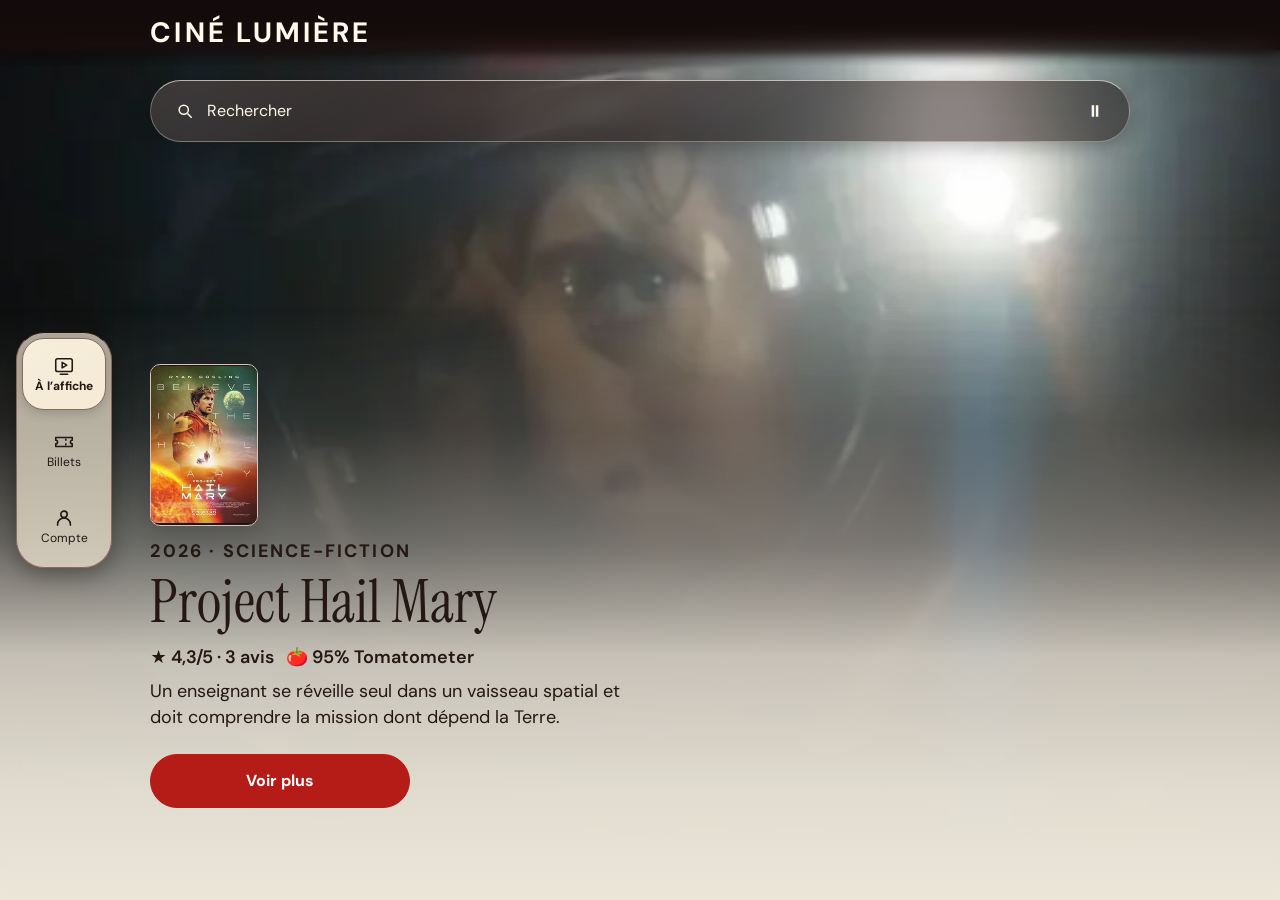
==== commit ce418ff0: "Barre de recherche de l'accueil sur toute la largeur de la grille (dès 700 px)" ====
--- a/index.html
+++ b/index.html
@@ -851,7 +851,7 @@
   .hero h1,.hero h2 { max-width:18ch; font-size:clamp(44px,min(5.4vw,9svh),88px); }
   .hero p { max-width:42ch; }
   .hero .film-more { width:auto; min-width:260px; }
-  .reel-controls { inset-inline:var(--edge) auto; width:min(560px,calc(100% - 2 * var(--page-gutter))); padding:4px 8px; font-size:16px; }
+  .reel-controls { inset-inline:var(--edge) auto; width:calc(100% - 2 * var(--edge)); padding:4px 8px; font-size:16px; }
   .reel-controls .search-trigger { min-height:52px; padding-inline:16px; gap:12px; }
   .reel-controls #reel-toggle { min-width:52px; min-height:52px; }
   .reel-controls svg { width:20px; height:20px; }
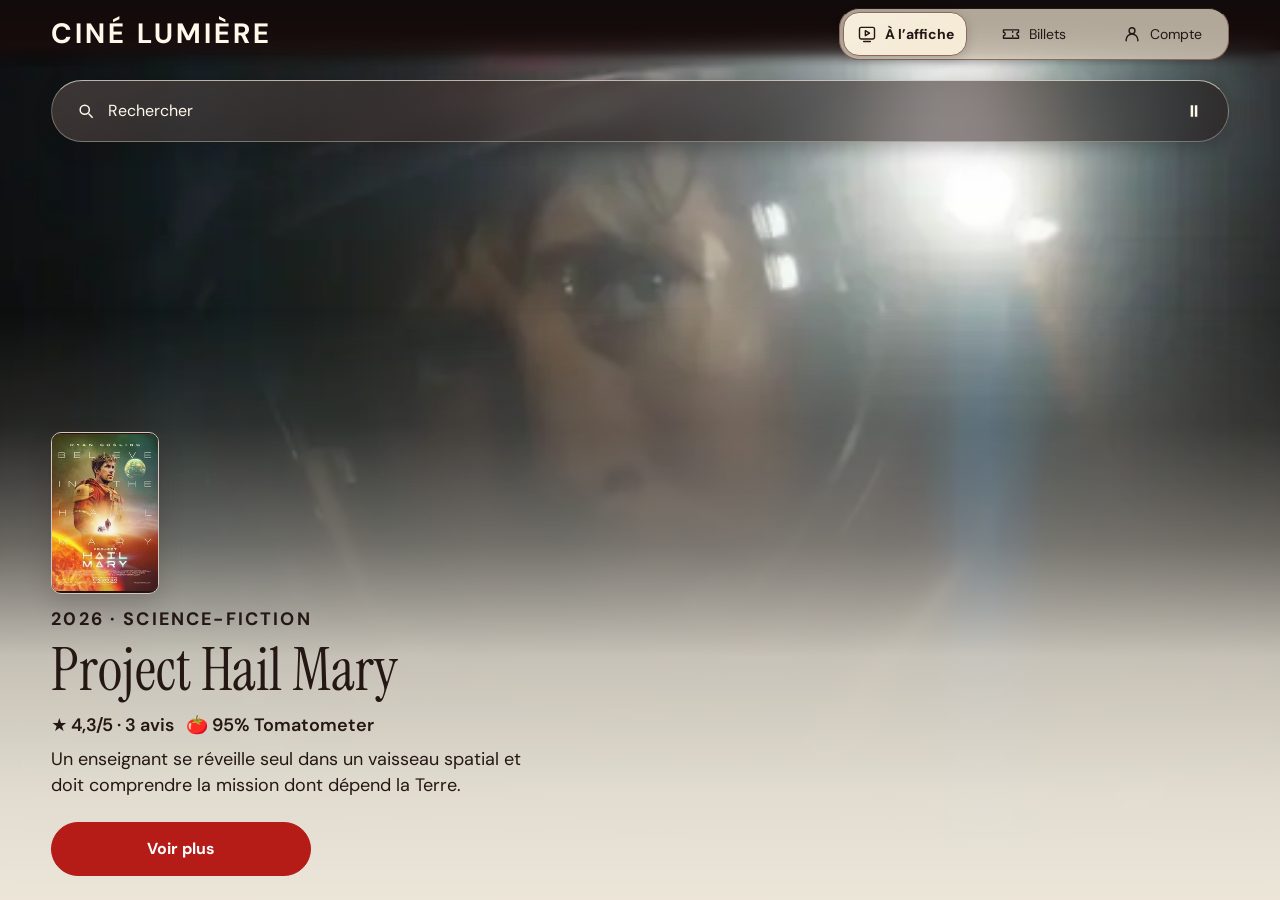
==== commit 9fb4aafe: "Improve booking accessibility, tickets and responsive wallet payments" ====
--- a/index.html
+++ b/index.html
@@ -471,24 +471,50 @@
 .detail-rating { color:#fff9eb; font-size:12px; margin:12px 0 0; }
 .detail-rating a { color:inherit; text-decoration:none; min-height:44px; display:inline-flex; align-items:center; }
 .reservation-bar {
-  position:fixed; z-index:5; bottom:0; left:50%; translate:-50% 0;
-  width:min(100%,480px); padding:14px 18px calc(14px + env(safe-area-inset-bottom));
-  color:var(--ink); background:linear-gradient(155deg,var(--glass),var(--panel));
-  backdrop-filter:blur(20px) saturate(140%); border-top:1px solid var(--line);
-  box-shadow:0 -8px 30px #100d0c30;
+  position:fixed; z-index:5; bottom:calc(12px + env(safe-area-inset-bottom)); left:50%; translate:-50% 0;
+  width:min(calc(100% - 24px),480px); padding:14px 18px;
+  color:var(--ink); background:linear-gradient(155deg,var(--glass),color-mix(in srgb,var(--panel) 88%,transparent));
+  backdrop-filter:blur(24px) saturate(140%); border:1px solid color-mix(in srgb,var(--line) 70%,transparent);
+  border-radius:24px; box-shadow:0 8px 32px #100d0c40;
 }
 #reservation-summary { font-size:14px; margin:0 0 10px; }
 #reserve-session { width:100%; min-height:50px; display:flex; align-items:center; justify-content:center; gap:10px; }
 .reservation-hint { text-align:center; font-size:13px; margin:8px 0 0; }
 .reservation-hint span { display:inline-block; animation:reserve-nudge 1.4s ease-in-out 4; }
 @keyframes reserve-nudge { 0%,100% { transform:translateY(2px); } 50% { transform:translateY(-3px); } }
-#detail.has-reservation { padding-bottom:calc(170px + env(safe-area-inset-bottom)); }
-#cancel-confirmation {
+#detail.has-reservation > .detail-copy {
+  padding-bottom:calc(var(--reservation-height,150px) + 40px + env(safe-area-inset-bottom));
+}
+#detail :is(h2,h3,button,input,textarea,a) { scroll-margin-top:calc(var(--header-height) + 16px); }
+#detail.has-reservation :is(button,input,textarea,a) { scroll-margin-bottom:calc(var(--reservation-height,150px) + 32px + env(safe-area-inset-bottom)); }
+@media (prefers-reduced-transparency:reduce) {
+  .reservation-bar { background:var(--panel); backdrop-filter:none; }
+}
+:is(#cancel-confirmation,#additional-reservation) {
   width:min(420px,calc(100% - 32px)); padding:24px; border:1px solid var(--line);
   border-radius:24px; background:var(--panel); color:var(--ink);
   box-shadow:0 20px 60px #0005;
 }
-#cancel-confirmation::backdrop { background:#100d0c80; backdrop-filter:blur(6px); }
+:is(#cancel-confirmation,#additional-reservation)::backdrop { background:#100d0c80; backdrop-filter:blur(6px); }
+:is(#cancel-confirmation,#additional-reservation) {
+  opacity:0; translate:0 14px; scale:.95;
+  transition:opacity 200ms ease-in, translate 200ms ease-in, scale 200ms ease-in,
+    overlay 200ms allow-discrete, display 200ms allow-discrete;
+}
+:is(#cancel-confirmation,#additional-reservation)[open] {
+  opacity:1; translate:0 0; scale:1;
+  transition:opacity 240ms ease-out, translate 360ms cubic-bezier(.16,1,.3,1), scale 360ms cubic-bezier(.16,1,.3,1),
+    overlay 240ms allow-discrete, display 240ms allow-discrete;
+}
+:is(#cancel-confirmation,#additional-reservation)::backdrop { opacity:0; transition:opacity 220ms ease, overlay 220ms allow-discrete, display 220ms allow-discrete; }
+:is(#cancel-confirmation,#additional-reservation)[open]::backdrop { opacity:1; }
+@starting-style {
+  :is(#cancel-confirmation,#additional-reservation)[open] { opacity:0; translate:0 14px; scale:.95; }
+  :is(#cancel-confirmation,#additional-reservation)[open]::backdrop { opacity:0; }
+}
+@media (prefers-reduced-motion:reduce) {
+  :is(#cancel-confirmation,#additional-reservation),:is(#cancel-confirmation,#additional-reservation)[open],:is(#cancel-confirmation,#additional-reservation)::backdrop { transition:none; translate:none; scale:none; }
+}
 #cancel-title { font-size:36px; }
 .cancel-actions { display:flex; flex-direction:column; gap:10px; margin-top:22px; }
 #payment { min-height:calc(100svh - var(--header-height)); padding:24px 22px 36px; touch-action:pan-y pinch-zoom; }
@@ -691,6 +717,7 @@
   position:relative; border:1px solid var(--line); border-radius:24px;
   background:var(--panel); box-shadow:0 12px 28px #100d0c24;
 }
+.ticket-card + .ticket-card { margin-top:24px; }
 .ticket-film-info {
   display:flex; align-items:flex-end; gap:16px; min-height:164px; padding:18px;
   border-radius:23px 23px 0 0; color:#fff9eb;
@@ -719,6 +746,11 @@
 }
 .ticket-fields dt { color:var(--muted); font-size:14px; }
 .ticket-fields dd { margin:2px 0 0; font-weight:700; overflow-wrap:anywhere; }
+.ticket-code { margin:24px 0 0; padding-top:22px; border-top:1px solid var(--line); display:flex; flex-direction:column; align-items:center; gap:12px; text-align:center; }
+.ticket-code img { display:block; width:192px; height:192px; max-width:100%; object-fit:contain; background:#fff; border-radius:8px; }
+.ticket-code figcaption { max-width:100%; }
+.ticket-code p { margin:0 0 5px; color:var(--muted); font-size:13px; }
+.ticket-code code { display:block; overflow-wrap:anywhere; color:var(--ink); font:12px/1.5 ui-monospace,monospace; letter-spacing:.03em; }
 .ticket-footer { display:flex; align-items:center; flex-wrap:wrap; gap:8px 16px; margin-top:16px; }
 .ticket-footer small { color:var(--muted); }
 .ticket-footer button { margin-inline-start:auto; }
@@ -830,7 +862,8 @@
 }
 #feedback:empty { margin:0 }
 </style>
-<link rel="stylesheet" href="auditorium-ui.css?v=immersive-seats-8">
+<link rel="stylesheet" href="wallet-payments.css?v=2">
+<link rel="stylesheet" href="auditorium-ui.css?v=immersive-seats-10">
 <style id="responsive">
 /* ===== Version responsive : téléphone < 700 px inchangé, tablette dès 700 px, bureau dès 1000 px ===== */
 :root { --page-gutter:18px; --page-max:1180px; --col:720px; --detail-split:52%; }
@@ -843,7 +876,7 @@
   header { padding-inline:var(--edge); }
   .brand { font-size:clamp(22px,2.2vw,28px); }
   .nav { max-width:440px; }
-  .reservation-bar { width:min(100%,640px); }
+  .reservation-bar { width:min(calc(100% - 2 * clamp(16px,5vw,32px)),820px); }
 
   /* Accueil : texte aligné sur la grille, extrait pleine largeur */
   .hero { --hero-gutter:var(--page-gutter); padding-inline:var(--edge); }
@@ -901,22 +934,33 @@
   #detail > .detail-copy { container-type:inline-size; min-height:100dvh; padding:calc(var(--header-height) + 8px) clamp(28px,4vw,64px) 48px; }
   .app:has(#detail:not([hidden])) header { width:var(--detail-split); padding-inline:clamp(18px,2.5vw,40px); }
   .detail-heading { padding-inline:clamp(24px,3vw,48px); }
-  .reservation-bar { left:auto; right:0; translate:none; width:calc(100% - var(--detail-split)); }
-}
-
-/* Grand écran : navigation en rail vertical à gauche */
-@media (min-width:1000px) and (orientation:landscape) {
-  :root { --rail:112px; --page-gutter:calc(var(--rail) + clamp(24px,3vw,48px)); }
-  .nav {
-    left:16px; top:50%; bottom:auto; transform:translateY(-50%);
-    width:96px; max-width:none; flex-direction:column; gap:4px;
-  }
-  .nav::before {
-    inset:5px auto auto 5px; width:calc(100% - 10px); height:calc((100% - 18px) / 3);
-    transform:translateY(calc(var(--active-tab,0) * (100% + 4px)));
-  }
-  .nav button { min-height:72px; flex:none; font-size:12px; white-space:nowrap; padding-inline:2px; }
-  .app:has(#films:not([hidden])) { padding-bottom:0; }
+  .reservation-bar {
+    left:auto; right:clamp(28px,4vw,64px); translate:none;
+    width:calc(100% - var(--detail-split) - 2 * clamp(28px,4vw,64px));
+  }
+  #detail.has-reservation > .detail-copy { padding-bottom:calc(var(--reservation-height,150px) + 40px + env(safe-area-inset-bottom)); }
+}
+
+/* Sur ordinateur, les destinations partagent la barre de titre. */
+@media (min-width:1000px) {
+  :root { --page-gutter:clamp(28px,4vw,64px); }
+  .app { --nav-clearance:24px; }
+  .app > header,
+  .app:has(:is(#tickets,#account,#payment,#settings,#profile,#my-reviews):not([hidden])) > header,
+  .app:has(#detail:not([hidden])) > header {
+    width:100%; padding:8px var(--edge);
+  }
+  header > .nav {
+    position:relative; inset:auto; transform:none; flex-direction:row;
+    width:390px; max-width:52%; margin-left:auto; flex-shrink:0;
+    padding:3px; border-radius:20px; box-shadow:none;
+  }
+  header > .nav::before {
+    inset:3px auto 3px 3px; width:calc((100% - 14px) / 3); height:auto;
+    border-radius:16px; transform:translateX(calc(var(--active-tab,0) * (100% + 4px)));
+  }
+  header > .nav button { display:flex; align-items:center; justify-content:center; gap:8px; min-height:44px; padding:5px 8px; white-space:nowrap; font-size:14px; }
+  header > .nav svg { width:20px; height:20px; }
 }
 
 @media (min-width:1000px) and (orientation:landscape) and (max-height:650px) {
@@ -1189,7 +1233,7 @@
   <div class="seat-picker">
     <div class="seat-picker-head">
       <h3 id="seat-map-title">Plan de salle</h3>
-      <div class="seat-legend"><span>Libre</span><span>✓ Sélectionné</span><span class="seat-legend-occupied">Occupé</span></div>
+      <div class="seat-legend"><span>Libre</span><span>✓ Sélectionné</span><span class="seat-legend-occupied">Occupé</span><span class="seat-legend-pmr"><svg viewBox="0 0 24 24" aria-hidden="true" class="pmr-icon"><circle cx="11" cy="4" r="2"/><path d="M10 8v6h7l3 6M10 10h6M7 11a6 6 0 1 0 8 8"/></svg>Emplacement PMR</span></div>
     </div>
     <div class="seat-map-scroll" role="region" aria-labelledby="seat-map-title">
       <div class="seat-map">
@@ -1224,7 +1268,8 @@
   </dl>
   <div class="payment-method">
     <h3>Comment souhaitez-vous payer ?</h3>
-    <button type="button" class="apple-pay-button" id="apple-pay" aria-label="Payer avec Apple Pay">Payer avec <strong>Apple Pay</strong></button>
+    <div class="payment-wallets"><button type="button" class="apple-pay-button" id="apple-pay" aria-label="Payer avec Apple Pay">Payer avec <strong>Apple Pay</strong></button>
+    <button type="button" id="google-pay" aria-label="Payer avec Google Pay">Payer avec Google Pay</button></div>
     <p class="muted payment-demo">Paiement de démonstration. Aucun débit ne sera effectué.</p>
   </div>
 </section>
@@ -1250,6 +1295,10 @@
         <div><dt>Salle</dt><dd id="ticket-room"></dd></div>
         <div><dt id="ticket-seats-label">Sièges</dt><dd id="ticket-seats"></dd></div>
       </dl>
+      <figure class="ticket-code">
+        <img id="ticket-qr" alt="QR code du billet" width="192" height="192" hidden>
+        <figcaption><p id="ticket-code-status" role="status">Référence du billet</p><code id="ticket-reference"></code></figcaption>
+      </figure>
       <div class="ticket-footer">
         <small>Billet de démonstration</small>
         <button type="button" id="cancel">Annuler la réservation</button>
@@ -1388,6 +1437,7 @@
   <div class="wallet-auth">
     <button type="button" id="apple-pay-confirm" aria-label="Simuler la confirmation Face ID">
       <span class="wallet-face" aria-hidden="true">
+        <svg class="apple-desktop-icon" viewBox="0 0 64 64"><rect x="8" y="7" width="32" height="24" rx="3"/><path d="M3 36h32M20 31v5"/><rect x="37" y="20" width="20" height="36" rx="4"/><path d="M44 50h6m-9-18 5 5 8-9"/></svg>
         <svg class="face-id-icon" viewBox="0 0 64 64"><path d="M20 7h-7a6 6 0 0 0-6 6v7m37-13h7a6 6 0 0 1 6 6v7M7 44v7a6 6 0 0 0 6 6h7m24 0h7a6 6 0 0 0 6-6v-7M22 23v6m20-6v6m-11-7v14h-4m-6 7c6 6 16 6 22 0"/></svg>
         <svg class="wallet-check" viewBox="0 0 64 64"><circle cx="32" cy="32" r="26"/><path d="m20 32 8 8 16-17"/></svg>
         <span class="wallet-spinner"></span><span class="wallet-scan"></span>
@@ -1416,13 +1466,31 @@
     <button value="confirm" class="primary">Confirmer l’annulation</button>
   </form>
 </dialog>
+<dialog id="additional-reservation" aria-labelledby="additional-reservation-title" aria-describedby="additional-reservation-description">
+  <h2 id="additional-reservation-title">Ajouter une réservation ?</h2>
+  <p id="additional-reservation-description">Vous avez déjà une réservation. Souhaitez-vous en ajouter une autre ? Vos billets existants seront conservés.</p>
+  <form method="dialog" class="cancel-actions">
+    <button value="keep" autofocus>Pas maintenant</button>
+    <button value="confirm" class="primary">Ajouter une réservation</button>
+  </form>
+</dialog>
+<script src="vendor/qrcode.js"></script>
+<script src="ticket-qr.js"></script>
+<script src="wallet-payments.js?v=3"></script>
 <script src="film-reviews.js?v=my-reviews-1"></script>
-<script src="auditorium-3d.js?v=immersive-seats-9"></script>
+<script src="auditorium-3d.js?v=immersive-seats-11"></script>
 <script>
 const pageStage = document.querySelector('.app > .page-stage');
 const pageMain = pageStage.querySelector('main');
 const views = [...pageMain.querySelectorAll(':scope > section')];
 const nav = document.querySelector('.nav');
+const desktopNavigation = matchMedia('(min-width:1000px)');
+function placeNavigation() {
+  const parent = document.querySelector(desktopNavigation.matches ? '.app > header' : '.app');
+  if (nav.parentElement !== parent) parent.append(nav);
+}
+placeNavigation();
+desktopNavigation.addEventListener('change', placeNavigation);
 const tabs = [...nav.querySelectorAll('button')];
 const pageBack = document.querySelector('#page-back');
 const total = document.querySelector('#total');
@@ -2669,8 +2737,10 @@
   track.addEventListener('scroll', syncArrows, {passive:true});
   new ResizeObserver(syncArrows).observe(track);
 }
-const occupiedSeats = new Set(['A1','A8','B3','B5','B6','C2','C7','D4','D5','E1','E6']);
+const occupiedSeats = new Set(['A1','B3','B5','B6','C2','C7','D4','D5','E1','E6']);
 const seatMap = document.querySelector('#seat-map');
+const wheelchairSeats = new Set(['A1','A8']);
+const formatSeat = id => id + (wheelchairSeats.has(id) ? ' (PMR)' : '');
 const seatLayout = [];
 const seatButtons = new Map();
 const selection = new Set();
@@ -2709,14 +2779,19 @@
   for (let number = 1; number <= 8; number++) {
     const id = letter + number;
     const occupied = occupiedSeats.has(id);
-    const seat = {id, row, number, occupied};
+    const wheelchair = wheelchairSeats.has(id);
+    const seat = {id, row, number, occupied, wheelchair};
     seatLayout.push(seat);
     const button = document.createElement('button');
     button.type = 'button';
     button.dataset.seat = id;
     button.textContent = id;
+    if (wheelchair) {
+      button.dataset.wheelchair = '';
+      button.insertAdjacentHTML('afterbegin', '<svg viewBox="0 0 24 24" aria-hidden="true" class="pmr-icon"><circle cx="11" cy="4" r="2"/><path d="M10 8v6h7l3 6M10 10h6M7 11a6 6 0 1 0 8 8"/></svg>');
+    }
     button.disabled = occupied;
-    button.setAttribute('aria-label', occupied ? id + ', occupé' : id);
+    button.setAttribute('aria-label', formatSeat(id) + (occupied ? ', occupé' : ''));
     if (occupied) button.dataset.occupied = '';
     else button.setAttribute('aria-pressed', 'false');
     button.addEventListener('click', () => toggleSeat(id));
@@ -2729,7 +2804,7 @@
 function showAuditoriumCamera(seat) {
   viewedSeat = seat;
   auditoriumView.dataset.camera = seat ? 'seat' : 'overview';
-  auditoriumCaption.textContent = seat ? 'Vue depuis ' + seat : 'Vue d’ensemble';
+  auditoriumCaption.textContent = seat ? 'Vue depuis ' + formatSeat(seat) : 'Vue d’ensemble';
   auditoriumLookHint.hidden = !seat;
   auditoriumCanvas.setAttribute('aria-hidden', String(!seat));
   if (seat) auditoriumCanvas.tabIndex = 0;
@@ -2785,32 +2860,47 @@
   bookingMedia.classList.add('projection-video');
   moveFilmVideo(bookingMedia, auditoriumView);
   bookingWantsPlayback = autoplayAllowed();
+  auditorium.setOccupied(seatLayout.filter(seat => seatUnavailable(seat.id)).map(seat => seat.id));
   auditorium.setVideo(bookingMedia);
   auditorium.activate();
   auditorium.setSelection([...selection]);
   showAuditoriumCamera(viewedSeat);
 }
 
+function screeningKey(film = selectedScreeningFilm, session = selectedSession, day = bookedDay) {
+  return film && session ? [film.querySelector('.film-poster').getAttribute('src'), day, session.dataset.time, session.dataset.room].join('|') : '';
+}
+function seatUnavailable(id) {
+  if (occupiedSeats.has(id)) return true;
+  const key = screeningKey();
+  return [...document.querySelectorAll('.ticket-card[data-status="confirmed"]')].some(card =>
+    card.dataset.screening === key && JSON.parse(card.dataset.seats || '[]').includes(id));
+}
+
 function updateSeatSelection() {
   for (const [id, button] of seatButtons) {
-    if (!occupiedSeats.has(id)) {
-      button.disabled = ticketActive;
+    {
+      const unavailable = seatUnavailable(id);
+      button.disabled = ticketActive || unavailable;
+      button.toggleAttribute('data-occupied', unavailable);
+      button.setAttribute('aria-label', formatSeat(id) + (unavailable ? ', occupé' : ''));
       button.setAttribute('aria-pressed', selection.has(id));
     }
   }
   const count = selection.size;
   total.textContent = count + (count > 1 ? ' places' : ' place') + ' · ' + count * pricePerSeat + ' €';
   const selectedIds = [...selection].sort();
-  const visibleIds = selectedIds.slice(0, 3).join(' · ');
+  const visibleIds = selectedIds.slice(0, 3).map(formatSeat).join(' · ');
   document.querySelector('#booking-selection').textContent = count > 3
     ? visibleIds + ' · +' + (count - 3)
     : visibleIds || '12 € par place';
   pay.disabled = count === 0 || ticketActive;
+  auditorium?.setOccupied(seatLayout.filter(seat => seatUnavailable(seat.id)).map(seat => seat.id));
   auditorium?.setSelection([...selection]);
 }
 
 function toggleSeat(id) {
-  if (ticketActive || !seatButtons.has(id) || occupiedSeats.has(id)) return;
+  if (ticketActive || !seatButtons.has(id) || seatUnavailable(id)) return;
   if (selection.has(id)) {
     selection.delete(id);
     if (viewedSeat === id) showAuditoriumCamera([...selection].at(-1));
@@ -2824,6 +2914,10 @@
 
 const reservationBar = document.querySelector('#reservation-bar');
 const reserveSession = document.querySelector('#reserve-session');
+new ResizeObserver(entries => {
+  const height = entries[0].borderBoxSize?.[0]?.blockSize || reservationBar.offsetHeight;
+  if (height > 0) document.querySelector('#detail').style.setProperty('--reservation-height', height + 'px');
+}).observe(reservationBar);
 const sessionButtons = [...document.querySelectorAll('[data-time][data-room]')];
 let pendingSession;
 let pendingSessionFilm;
@@ -2853,12 +2947,20 @@
       {duration:280,easing:'cubic-bezier(.22,1,.36,1)'});
   });
 }
-reserveSession.addEventListener('click', () => {
+reserveSession.addEventListener('click', async () => {
     if (!pendingSession || pendingSessionFilm !== detailSlide || pendingSessionDay !== selectedDay) return;
     const session = pendingSession;
+    if (document.querySelector('.ticket-card[data-status="confirmed"]')) {
+      const prompt = document.querySelector('#additional-reservation');
+      if (prompt.open) return;
+      prompt.returnValue = 'keep';
+      const confirmed = new Promise(resolve => prompt.addEventListener('close', () => resolve(prompt.returnValue === 'confirm'), {once:true}));
+      prompt.showModal();
+      if (!await confirmed) return;
+    }
     if (ticketActive) {
-      navigateView('tickets');
-      return;
+      ticketActive = false;
+      selectedSession = undefined;
     }
     if (selectedSession !== session || selectedScreeningFilm !== detailSlide || bookedDay !== selectedDay) {
       selectedSession = session;
@@ -2884,8 +2986,21 @@
 function confirmTicket() {
   if (ticketActive || selection.size === 0 || !selectedSession) return;
   feedback.textContent = '';
+  const ticket = document.querySelector('#ticket');
+  if (!ticket.hidden) {
+    const archived = ticket.cloneNode(true);
+    for (const element of [archived, ...archived.querySelectorAll('[id]')]) {
+      if (element.id) element.dataset.ticketField = element.id;
+      element.removeAttribute('id');
+      element.removeAttribute('aria-labelledby');
+    }
+    archived.setAttribute('aria-label', archived.querySelector('[data-ticket-field="ticket-film"]').textContent);
+    ticket.after(archived);
+  }
+  window.CinemaTicketCode.issue();
   ticketActive = true;
-  const ticket = document.querySelector('#ticket');
+  ticket.dataset.screening = screeningKey();
+  ticket.dataset.seats = JSON.stringify([...selection]);
   const poster = selectedScreeningFilm.querySelector('.film-poster').getAttribute('src');
   document.querySelector('#ticket-poster').src = poster;
   ticket.style.setProperty('--ticket-poster', `url("${poster}")`);
@@ -2897,7 +3012,7 @@
   ticketStatus.textContent = 'Billet confirmé';
   cancelTicket.hidden = false;
   document.querySelector('#ticket-seats-label').textContent = selection.size === 1 ? 'Siège' : 'Sièges';
-  document.querySelector('#ticket-seats').textContent = [...selection].sort().join(', ');
+  document.querySelector('#ticket-seats').textContent = [...selection].sort().map(formatSeat).join(', ');
   document.querySelector('#empty').hidden = true;
   ticket.hidden = false;
   updateSeatSelection();
@@ -2912,7 +3027,10 @@
 const applePayButton = document.querySelector('#apple-pay');
 const applePayMark = document.querySelector('.apple-mark').cloneNode(true);
 applePayMark.setAttribute('aria-hidden','true');
-applePayButton.replaceChildren('Payer avec ', applePayMark, 'Pay');
+const applePayLead = document.createElement('span');
+applePayLead.className = 'wallet-button-lead';
+applePayLead.textContent = 'Payer avec ';
+applePayButton.replaceChildren(applePayLead, applePayMark, 'Pay');
 let paymentTimer;
 let paymentProcessing = false;
 const formatPrice = amount => new Intl.NumberFormat('fr-FR', {style:'currency',currency:'EUR'}).format(amount);
@@ -2922,22 +3040,45 @@
   document.querySelector('#payment-poster').src = selectedScreeningFilm.querySelector('.film-poster').src;
   document.querySelector('#payment-film').textContent = document.querySelector('#booking-film').textContent;
   document.querySelector('#payment-session').textContent = bookingSession.textContent + ' · Salle ' + selectedSession.dataset.room;
-  document.querySelector('#payment-seats').textContent = [...selection].sort().join(', ');
-  document.querySelector('#wallet-seats').textContent = [...selection].sort().join(', ');
+  document.querySelector('#payment-seats').textContent = [...selection].sort().map(formatSeat).join(', ');
+  document.querySelector('#wallet-seats').textContent = [...selection].sort().map(formatSeat).join(', ');
   document.querySelector('#wallet-purchase').textContent = document.querySelector('#booking-film').textContent;
   document.querySelector('#payment-quantity').textContent = selection.size + (selection.size > 1 ? ' places' : ' place') + ' × ' + formatPrice(pricePerSeat);
   const amount = formatPrice(selection.size * pricePerSeat);
   for (const id of ['payment-subtotal','payment-total','apple-pay-total']) document.getElementById(id).textContent = amount;
 }
 
+document.querySelector('#google-pay').addEventListener('click', () => {
+  if (ticketActive || !selection.size || !selectedSession || applePaySheet.open) return;
+  renderPayment();
+  window.CinemaGooglePay.open({
+    name:currentProfile.name,
+    film:document.querySelector('#booking-film').textContent,
+    session:document.querySelector('#payment-session').textContent,
+    seats:[...selection].sort().map(formatSeat).join(', '),
+    total:formatPrice(selection.size * pricePerSeat),
+    declineFirst:!attempted,
+    onDecline:() => { attempted = true; },
+    onSuccess:confirmTicket
+  });
+});
+const walletDesktop = matchMedia('(min-width:700px)');
+function updateApplePayPrompt() {
+  if (applePaySheet.dataset.state !== 'ready') return;
+  applePayFeedback.textContent = walletDesktop.matches
+    ? 'Confirmez sur votre appareil Apple. Simulation sans connexion réelle.'
+    : 'Touchez Face ID pour simuler la confirmation.';
+  walletAuthLabel.textContent = walletDesktop.matches ? 'Confirmer sur mon appareil' : 'Confirmer avec Face ID';
+  applePayConfirm.setAttribute('aria-label', walletDesktop.matches ? 'Simuler la confirmation sur mon appareil Apple' : 'Simuler la confirmation Face ID');
+}
+walletDesktop.addEventListener('change', updateApplePayPrompt);
 document.querySelector('#apple-pay').addEventListener('click', () => {
   if (ticketActive || !selection.size || !selectedSession || applePaySheet.open) return;
   renderPayment();
-  applePayFeedback.textContent = 'Touchez Face ID pour simuler la confirmation.';
-  walletAuthLabel.textContent = 'Confirmer avec Face ID';
-  applePayConfirm.setAttribute('aria-label','Simuler la confirmation Face ID');
+
   applePayConfirm.disabled = false;
   applePaySheet.dataset.state = 'ready';
+  updateApplePayPrompt();
   applePaySheet.classList.remove('is-closing');
   applePaySheet.showModal();
 });
@@ -2969,7 +3110,7 @@
   paymentProcessing = true;
   applePayConfirm.disabled = true;
   applePaySheet.dataset.state = 'scanning';
-  walletAuthLabel.textContent = 'Face ID';
+  walletAuthLabel.textContent = walletDesktop.matches ? 'Confirmation sur l’appareil…' : 'Face ID';
   applePayFeedback.textContent = 'Vérification simulée…';
   applePaySheet.setAttribute('aria-busy','true');
   paymentTimer = setTimeout(() => {
@@ -3040,25 +3181,42 @@
 });
 
 const cancelConfirmation = document.querySelector('#cancel-confirmation');
-cancelTicket.addEventListener('click', () => {
-  if (!ticketActive) return;
-  document.querySelector('#cancel-description').textContent = document.querySelector('#ticket-film').textContent +
-    ' · ' + document.querySelector('#ticket-day').textContent + ' · ' + document.querySelector('#ticket-time').textContent +
+let cancellationTarget;
+function ticketField(card, id) {
+  return card.querySelector('#' + id + ', [data-ticket-field="' + id + '"]');
+}
+document.querySelector('#tickets').addEventListener('click', event => {
+  const button = event.target.closest('#cancel, [data-ticket-field="cancel"]');
+  if (!button) return;
+  const card = button.closest('.ticket-card');
+  if (card.dataset.status !== 'confirmed') return;
+  cancellationTarget = card;
+  document.querySelector('#cancel-description').textContent = ticketField(card, 'ticket-film').textContent +
+    ' · ' + ticketField(card, 'ticket-day').textContent + ' · ' + ticketField(card, 'ticket-time').textContent +
     '. Les sièges de cette réservation seront libérés.';
   cancelConfirmation.returnValue = 'keep';
   cancelConfirmation.showModal();
 });
 cancelConfirmation.addEventListener('close', () => {
-  if (cancelConfirmation.returnValue !== 'confirm' || !ticketActive) return;
-  ticketActive = false;
-  selectedSession = undefined;
-  document.querySelector('#ticket').dataset.status = 'cancelled';
-  ticketStatus.textContent = 'Billet annulé';
-  ticketStatus.tabIndex = -1;
-  ticketStatus.focus();
-  cancelTicket.hidden = true;
-  clearPendingSession();
-  pay.textContent = 'Billet annulé';
+  const card = cancellationTarget;
+  cancellationTarget = undefined;
+  if (cancelConfirmation.returnValue !== 'confirm' || card?.dataset.status !== 'confirmed') return;
+  card.dataset.status = 'cancelled';
+  const status = ticketField(card, 'ticket-status');
+  status.textContent = 'Billet annulé';
+  status.tabIndex = -1;
+  status.focus();
+  ticketField(card, 'cancel').hidden = true;
+  const qr = ticketField(card, 'ticket-qr');
+  qr.hidden = true;
+  qr.removeAttribute('src');
+  ticketField(card, 'ticket-code-status').textContent = 'Billet annulé · QR code indisponible';
+  if (card.id === 'ticket' && ticketActive) {
+    ticketActive = false;
+    selection.clear();
+    pay.textContent = 'Continuer';
+  }
+  updateSeatSelection();
 });
 </script>
 </body>
--- a/wallet-payments.css
+++ b/wallet-payments.css
@@ -0,0 +1,87 @@
+/* Distinct wallet presentations: bottom sheets on phones, centered dialogs on larger screens. */
+.payment-wallets { display:grid; grid-template-columns:repeat(2,minmax(0,1fr)); gap:12px; }
+#google-pay { display:flex; gap:5px; align-items:center; justify-content:center; width:100%; min-height:54px; border:1px solid #bbb; border-radius:14px; background:#080808; color:white; font:500 18px/1 Arial,sans-serif; }
+.google-mark { width:25px; height:25px; flex-shrink:0; }
+#google-pay .google-mark { margin-left:5px; }
+#google-pay > .google-pay-word { font-size:23px; font-weight:400; }
+.apple-desktop-icon { display:none; }
+#google-pay-sheet { box-sizing:border-box; position:fixed; inset:auto 0 0; margin:0 auto; width:min(100%,480px); max-width:100%; max-height:94dvh; overflow:auto; padding:0; border:0; border-radius:28px 28px 0 0; background:#fff; color:#202124; box-shadow:0 20px 80px #0005; font:14px/1.45 Arial,sans-serif; color-scheme:light; }
+#google-pay-sheet::backdrop { background:#0006; backdrop-filter:blur(5px); }
+#google-pay-sheet[open] { animation:payment-sheet-enter 360ms cubic-bezier(.16,1,.3,1) both; }
+#google-pay-sheet.is-closing { animation:payment-sheet-exit 240ms ease-in both; }
+.google-grabber { width:36px; height:4px; border-radius:4px; background:#dadce0; margin:10px auto 0; }
+.google-heading { display:flex; justify-content:space-between; align-items:center; padding:16px 24px 8px; }
+.google-heading h2 { display:flex; align-items:center; gap:3px; margin:0; font:400 30px/1 Arial,sans-serif; letter-spacing:-1px; }
+.google-heading .google-mark { width:33px; height:33px; }
+#google-pay-close { display:grid; place-items:center; padding:0; width:44px; height:44px; border:0; border-radius:50%; background:transparent; color:#5f6368; font:400 28px/1 Arial,sans-serif; }
+#google-pay-close:hover { background:#f1f3f4; }
+.google-content { padding:0 24px; }
+#google-pay-demo { margin:0 0 16px; color:#5f6368; font-size:11px; }
+.google-account { display:flex; align-items:center; gap:10px; padding-bottom:20px; border-bottom:1px solid #e8eaed; }
+.google-avatar { display:grid; place-items:center; width:32px; height:32px; border-radius:50%; background:#e8f0fe; color:#1967d2; font-size:16px; }
+.google-account strong,.google-account small,.google-cards strong,.google-cards small { display:block; }
+.google-account strong { font-size:13px; font-weight:500; }
+.google-account small,.google-cards small { color:#5f6368; font-size:12px; }
+.google-merchant { display:flex; gap:12px; padding:22px 0; }
+.google-merchant-icon { display:grid; place-items:center; flex:none; width:40px; height:40px; border-radius:10px; background:#fce8e6; color:#a50e0e; font-size:12px; font-weight:700; }
+.google-merchant h3 { margin:0 0 7px; font:500 18px/1.3 Arial,sans-serif; }
+.google-merchant p { margin:3px 0; font-size:13px; overflow-wrap:anywhere; }
+.google-cards { margin:0; padding:0; min-width:0; border:0; }
+.google-cards legend { padding:0 0 8px; font-size:12px; color:#5f6368; }
+.google-cards label { display:flex; align-items:center; gap:12px; min-height:72px; padding:10px 12px; border:1px solid #dadce0; border-radius:12px; cursor:pointer; }
+.google-cards label + label { margin-top:8px; }
+.google-cards label:has(input:checked) { border-color:#1a73e8; background:#f8faff; }
+.google-cards input { accent-color:#1a73e8; width:18px; height:18px; flex-shrink:0; margin:0; }
+.google-cards strong { font-size:13px; font-weight:500; }
+.google-card-art { display:grid; place-items:center; width:40px; height:27px; border:1px solid #dadce0; border-radius:4px; background:#252830; color:#fff; font-size:11px; font-weight:700; flex-shrink:0; }
+.google-visa { color:#1a1f71; background:white; font-style:italic; }
+#google-pay-feedback { min-height:38px; margin:18px 0 8px; font-size:12px; color:#5f6368; }
+#google-pay-sheet[data-state="declined"] #google-pay-feedback { color:#b3261e; }
+.google-footer { position:sticky; bottom:0; display:flex; flex-direction:column; gap:16px; padding:16px 24px calc(24px + env(safe-area-inset-bottom)); border-top:1px solid #e8eaed; background:#fff; }
+.google-footer > div { display:flex; justify-content:space-between; align-items:center; gap:12px; }
+.google-footer strong { font-size:22px; font-weight:500; }
+#google-pay-confirm { display:flex; align-items:center; justify-content:center; gap:10px; min-height:48px; padding:12px 24px; border:0; border-radius:24px; background:#1a73e8; color:#fff; font:500 14px/1.3 Arial,sans-serif; }
+#google-pay-confirm:disabled { opacity:1; background:#185abc; cursor:default; }
+.google-payment-spinner { display:none; width:18px; height:18px; border:2px solid #ffffff55; border-top-color:#fff; border-radius:50%; animation:wallet-spin .75s linear infinite; }
+.google-payment-check { display:none; width:22px; height:22px; fill:none; stroke:currentColor; stroke-width:2.5; stroke-linecap:round; stroke-linejoin:round; }
+#google-pay-sheet[data-state="processing"] .google-payment-spinner { display:block; }
+#google-pay-sheet[data-state="success"] .google-payment-check { display:block; animation:wallet-success 300ms ease-out both; }
+#google-pay-sheet button:focus-visible,#google-pay-sheet input:focus-visible { outline:3px solid #174ea6; outline-offset:3px; }
+@media (min-width:700px) {
+  .payment-wallets { grid-template-columns:1fr 1fr; }
+  #apple-pay-sheet { inset:0; margin:auto; width:440px; max-width:calc(100% - 48px); height:fit-content; max-height:calc(100dvh - 48px); border-radius:22px; padding:24px 28px; box-shadow:0 24px 100px #0006; }
+  #apple-pay-sheet .wallet-grabber,#apple-pay-sheet .wallet-side-button { display:none; }
+  #apple-pay-sheet .apple-desktop-icon { display:block; }
+  #apple-pay-sheet .face-id-icon,#apple-pay-sheet .wallet-scan { display:none; }
+  #apple-pay-sheet:is([data-state="processing"],[data-state="success"]) .apple-desktop-icon { opacity:0; }
+  #apple-pay-sheet .wallet-auth { min-height:142px; }
+  #apple-pay-sheet[open],#google-pay-sheet[open] { animation:wallet-dialog-enter 240ms cubic-bezier(.22,1,.36,1) both; }
+  #apple-pay-sheet.is-closing,#google-pay-sheet.is-closing { animation:wallet-dialog-exit 200ms ease-in both; }
+  #google-pay-sheet { inset:0; margin:auto; width:520px; height:fit-content; max-height:calc(100dvh - 48px); border-radius:16px; }
+  .google-grabber { display:none; }
+  .google-heading { padding-top:22px; }
+  .google-content { padding-inline:32px; }
+  .google-footer { flex-direction:row; align-items:center; justify-content:space-between; padding:20px 32px; }
+  .google-footer > div { flex-direction:column; gap:2px; align-items:flex-start; }
+  .google-footer > div > span { font-size:12px; color:#5f6368; }
+  #google-pay-confirm { min-width:180px; }
+}
+@keyframes wallet-dialog-enter { from { opacity:0; transform:translateY(14px) scale(.96); } to { opacity:1; transform:none; } }
+@keyframes wallet-dialog-exit { to { opacity:0; transform:translateY(8px) scale(.97); } }
+@media (prefers-reduced-motion:reduce) {
+  #google-pay-sheet[open],#google-pay-sheet.is-closing,#google-pay-sheet *,#apple-pay-sheet[open],#apple-pay-sheet.is-closing { animation:none !important; }
+}
+
+/* Keep both wallets equally visible on phones, without a second button below the fold. */
+@media (max-width:699px) {
+  .payment-wallets .wallet-button-lead { display:none; }
+  .payment-wallets > button { min-width:0; }
+  #payment .payment-recap { gap:14px; margin:20px 0; }
+  #payment .payment-recap img { width:64px; }
+  #payment .payment-recap h3 { font-size:26px; margin-bottom:8px; }
+  #payment .payment-details { padding:16px; }
+  #payment .payment-details > div { margin-bottom:12px; }
+  #payment .payment-details .payment-total { margin-bottom:0; margin-top:12px; padding-top:12px; }
+  #payment .payment-method { margin-top:22px; }
+  #payment .payment-method h3 { margin-bottom:12px; }
+}
--- a/auditorium-ui.css
+++ b/auditorium-ui.css
@@ -182,3 +182,12 @@
 @media (prefers-reduced-transparency:reduce) {
   #booking:has(#auditorium-view:not([hidden])) :is(.seat-picker,.booking-summary) { background:var(--panel); backdrop-filter:none; }
 }
+
+/* Wheelchair bays remain distinct when selected or unavailable. */
+.pmr-icon { width:17px; height:17px; fill:none; stroke:currentColor; stroke-width:1.8; stroke-linecap:round; stroke-linejoin:round; flex-shrink:0; }
+.seat-legend-pmr { display:inline-flex; align-items:center; gap:4px; }
+.seat-row button[data-wheelchair] { border:1.5px solid #79b8cf; border-radius:5px; }
+.seat-row button[data-wheelchair] .pmr-icon { display:block; margin:0 auto; width:16px; height:16px; }
+.seat-row button[data-wheelchair][aria-pressed="true"]::after { display:none; }
+
+.seat-row button[data-wheelchair]:disabled { border-style:dashed; }
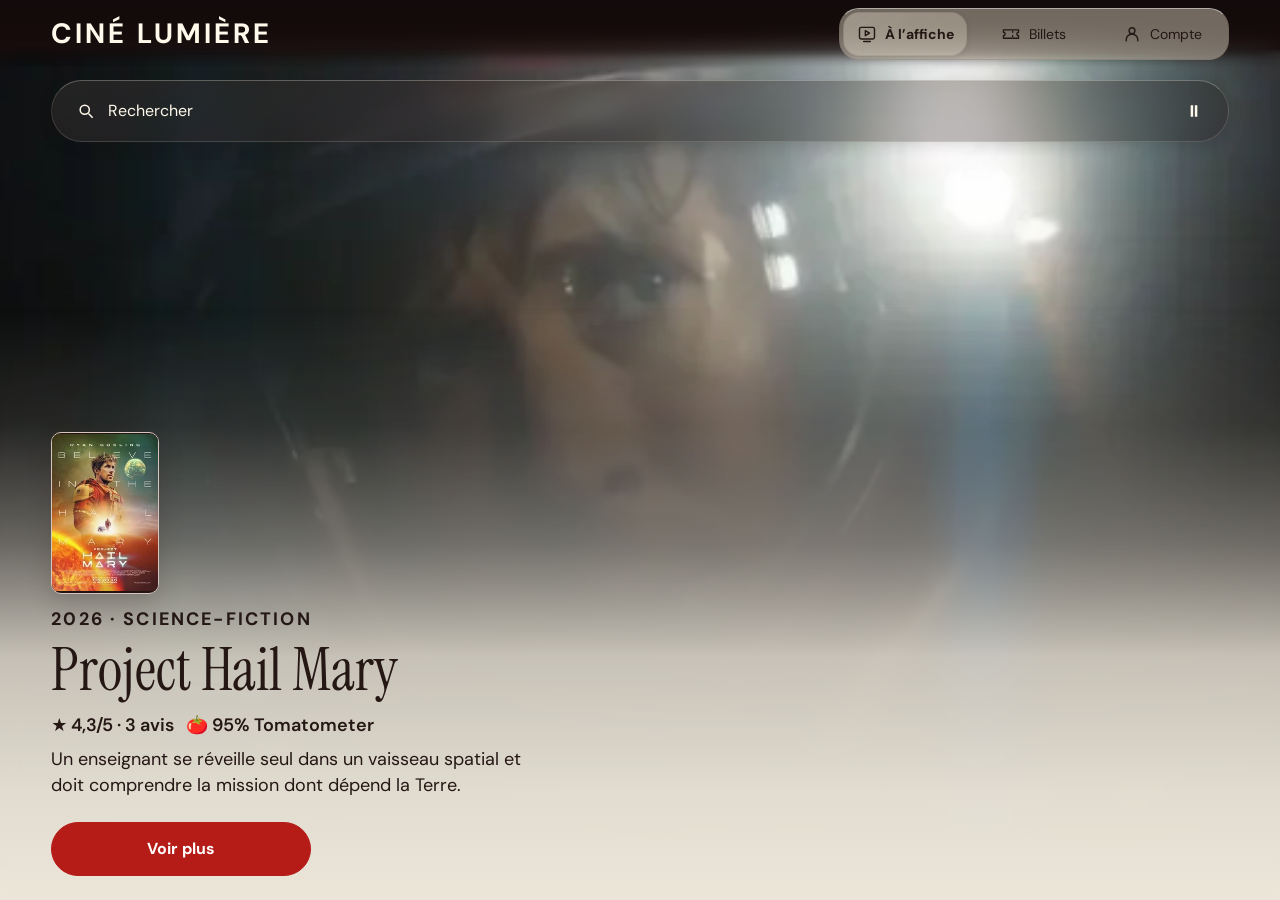
==== commit 0c6adcb9: "Lighten liquid glass surfaces and soften decorative borders" ====
--- a/index.html
+++ b/index.html
@@ -7,8 +7,8 @@
 <link href="https://fonts.googleapis.com/css2?family=DM+Sans:wght@400;600;700&family=Instrument+Serif&display=swap" rel="stylesheet">
 <style>
 * { box-sizing:border-box }
-:root { color-scheme:dark; --bg:#171412; --panel:#292320; --ink:#fff9eb; --muted:#d8c9b6; --accent:#e63929; --on:#120c09; --line:#a18d7c; --glass:rgb(41 35 32 / 62%) }
-:root[data-theme="light"] { color-scheme:light; --bg:#fff9eb; --panel:#f5ebd7; --ink:#241714; --muted:#65483d; --accent:#b51c18; --on:#fff; --line:#8d695c; --glass:rgb(245 235 215 / 70%) }
+:root { color-scheme:dark; --bg:#171412; --panel:#292320; --ink:#fff9eb; --muted:#d8c9b6; --accent:#e63929; --on:#120c09; --line:#a18d7c; --glass:rgb(41 35 32 / 34%); --glass-edge:rgb(255 249 235 / 15%); --glass-glint:rgb(255 249 235 / 28%) }
+:root[data-theme="light"] { color-scheme:light; --bg:#fff9eb; --panel:#f5ebd7; --ink:#241714; --muted:#65483d; --accent:#b51c18; --on:#fff; --line:#8d695c; --glass:rgb(245 235 215 / 42%); --glass-edge:rgb(101 72 61 / 17%); --glass-glint:rgb(255 255 255 / 46%) }
 body { margin:0; background:#100d0c; color:var(--ink); font:16px/1.45 "DM Sans",system-ui,sans-serif }
 .app { --header-height:calc(68px + env(safe-area-inset-top)); --nav-clearance:calc(92px + env(safe-area-inset-bottom)); position:relative; width:100%; min-height:100svh; margin:auto; padding-bottom:var(--nav-clearance); background:var(--bg) }
 .app:has(#films:not([hidden])) { padding-bottom:0; }
@@ -28,7 +28,8 @@
 }
 @supports (backdrop-filter:blur(12px)) {
   header {
-    background:linear-gradient(180deg,var(--panel),var(--glass));
+    background:linear-gradient(180deg,color-mix(in srgb,var(--panel) 62%,transparent),var(--glass));
+    border-bottom-color:var(--glass-edge);
     backdrop-filter:blur(12px) saturate(140%);
   }
   .app:has(#films:not([hidden])) header { background:transparent; backdrop-filter:none; }
@@ -71,14 +72,14 @@
 .reel-controls {
   position:absolute; z-index:2; top:calc(var(--header-height) + 12px); inset-inline:18px;
   display:flex; align-items:center; gap:4px; padding:3px 5px;
-  color:#fff9eb; background:#2b201e; border:1px solid #fff9eb55;
-  border-top-color:#fff9eba8; border-radius:99px;
-  box-shadow:0 6px 18px #140d0d45;
+  color:#fff9eb; background:#2b201e; border:.75px solid #fff9eb26;
+  border-top-color:#fff9eb47; border-radius:99px;
+  box-shadow:0 4px 14px #140d0d26;
   font-size:14px; font-variant-numeric:tabular-nums;
 }
 @supports (backdrop-filter:blur(12px)) {
   .reel-controls {
-    background:linear-gradient(155deg,#fff1e729,transparent 62%),rgb(33 20 18 / 52%);
+    background:linear-gradient(155deg,#fff1e712,transparent 62%),rgb(33 20 18 / 30%);
     backdrop-filter:blur(12px) saturate(140%);
   }
 }
@@ -263,12 +264,12 @@
   display:flex; flex-direction:column; align-items:center; gap:5px;
   width:min(280px,calc(100% - 48px)); padding:14px 16px 18px; border-radius:24px;
   color:#fff9eb;
-  background:linear-gradient(155deg,rgb(255 249 235 / 18%),rgb(255 249 235 / 3%) 40%,rgb(26 17 17 / 12%) 67%,rgb(26 17 17 / 38%));
+  background:linear-gradient(155deg,rgb(255 249 235 / 9%),rgb(255 249 235 / 2%) 40%,rgb(26 17 17 / 8%) 67%,rgb(26 17 17 / 26%));
   -webkit-backdrop-filter:blur(16px) saturate(145%);
   backdrop-filter:blur(16px) saturate(145%);
-  border:1px solid rgb(255 249 235 / 23%);
-  border-top-color:rgb(255 249 235 / 55%);
-  box-shadow:inset 0 1px 0 rgb(255 255 255 / 15%),0 12px 36px rgb(0 0 0 / 18%);
+  border:.75px solid rgb(255 249 235 / 13%);
+  border-top-color:rgb(255 249 235 / 28%);
+  box-shadow:0 6px 22px rgb(0 0 0 / 11%);
   text-shadow:0 1px 5px rgb(0 0 0 / 65%);
   text-align:center; pointer-events:none;
   animation:gesture-arrive 250ms ease-out both;
@@ -343,7 +344,10 @@
 }
 .page-back { display:inline-flex; align-items:center; gap:8px; }
 header:has(.page-back:not([hidden])) .brand { display:none; }
-.app:has(#detail:not([hidden])) .page-back { color:inherit; background:#21141266; border-color:#fff9eb77; }
+.app:has(#detail:not([hidden])) .page-back { color:inherit; background:#21141266; border-color:#fff9eb2e; }
+@supports (backdrop-filter:blur(10px)) {
+  .page-back { background:var(--glass); border:.75px solid var(--glass-edge); backdrop-filter:blur(10px); }
+}
 .page-back svg { width:20px; height:20px; fill:none; stroke:currentColor; stroke-width:1.8; stroke-linecap:round; stroke-linejoin:round; }
 .detail-cover > .detail-video {
   inset:0; width:100%; height:100%; object-position:center 44%; transition:none;
@@ -435,7 +439,7 @@
 .screening-arrow:first-child { inset-inline-start:4px; }
 .screening-arrow:last-child { inset-inline-end:4px; }
 @supports (backdrop-filter:blur(10px)) {
-  .screening-arrow { background:color-mix(in srgb,var(--panel) 85%,transparent); backdrop-filter:blur(10px); }
+  .screening-arrow { background:color-mix(in srgb,var(--panel) 48%,transparent); border:.75px solid var(--glass-edge); backdrop-filter:blur(10px); }
 }
 @media (prefers-reduced-transparency:reduce) {
   .screening-arrow { background:var(--panel); backdrop-filter:none; }
@@ -473,9 +477,9 @@
 .reservation-bar {
   position:fixed; z-index:5; bottom:calc(12px + env(safe-area-inset-bottom)); left:50%; translate:-50% 0;
   width:min(calc(100% - 24px),480px); padding:14px 18px;
-  color:var(--ink); background:linear-gradient(155deg,var(--glass),color-mix(in srgb,var(--panel) 88%,transparent));
-  backdrop-filter:blur(24px) saturate(140%); border:1px solid color-mix(in srgb,var(--line) 70%,transparent);
-  border-radius:24px; box-shadow:0 8px 32px #100d0c40;
+  color:var(--ink); background:linear-gradient(155deg,var(--glass),color-mix(in srgb,var(--panel) 50%,transparent));
+  backdrop-filter:blur(16px) saturate(130%); border:.75px solid var(--glass-edge);
+  border-radius:24px; box-shadow:0 6px 22px #100d0c26;
 }
 #reservation-summary { font-size:14px; margin:0 0 10px; }
 #reserve-session { width:100%; min-height:50px; display:flex; align-items:center; justify-content:center; gap:10px; }
@@ -827,7 +831,7 @@
 .controls { display:flex; flex-wrap:wrap; gap:8px }
 .session { text-align:left }
 .session small { display:block }
-.nav { position:fixed; isolation:isolate; z-index:4; left:50%; bottom:calc(10px + env(safe-area-inset-bottom)); transform:translateX(-50%); width:calc(100% - 24px); display:flex; gap:4px; padding:5px; border:1px solid var(--line); border-top-color:var(--ink); border-radius:28px; box-shadow:0 8px 22px #0005; background:var(--panel) }
+.nav { position:fixed; isolation:isolate; z-index:4; left:50%; bottom:calc(10px + env(safe-area-inset-bottom)); transform:translateX(-50%); width:calc(100% - 24px); display:flex; gap:4px; padding:5px; border:.75px solid var(--glass-edge); border-top-color:var(--glass-glint); border-radius:28px; box-shadow:0 5px 16px #0002; background:var(--panel) }
 @supports (backdrop-filter:blur(12px)) { .nav { background:var(--glass); backdrop-filter:blur(12px) } }
 @media (prefers-reduced-transparency:reduce) { .nav { background:var(--panel); backdrop-filter:none } }
 .nav button { flex:1; min-width:0; min-height:52px; display:grid; justify-items:center; align-content:center; gap:3px; padding:5px; background:transparent; border-color:transparent; font-size:13px; line-height:1.15 }
@@ -836,9 +840,9 @@
   content:""; position:absolute; z-index:-1; pointer-events:none;
   inset:5px auto 5px 5px;
   width:calc((100% - 18px) / 3);
-  border:1px solid var(--line); border-radius:22px; box-sizing:border-box;
-  background:linear-gradient(145deg,rgb(255 255 255 / 14%),transparent 66%),var(--panel);
-  box-shadow:inset 0 1px rgb(255 255 255 / 22%),0 3px 12px rgb(0 0 0 / 18%);
+  border:.75px solid var(--glass-edge); border-radius:22px; box-sizing:border-box;
+  background:linear-gradient(145deg,rgb(255 255 255 / 7%),transparent 66%),color-mix(in srgb,var(--panel) 28%,transparent);
+  box-shadow:0 2px 7px rgb(0 0 0 / 9%);
   transform:translateX(calc(var(--active-tab,0) * (100% + 4px)));
   transition:transform 330ms cubic-bezier(.22,1,.36,1);
 }
@@ -863,7 +867,7 @@
 #feedback:empty { margin:0 }
 </style>
 <link rel="stylesheet" href="wallet-payments.css?v=2">
-<link rel="stylesheet" href="auditorium-ui.css?v=immersive-seats-10">
+<link rel="stylesheet" href="auditorium-ui.css?v=immersive-seats-11">
 <style id="responsive">
 /* ===== Version responsive : téléphone < 700 px inchangé, tablette dès 700 px, bureau dès 1000 px ===== */
 :root { --page-gutter:18px; --page-max:1180px; --col:720px; --detail-split:52%; }
--- a/auditorium-ui.css
+++ b/auditorium-ui.css
@@ -45,10 +45,10 @@
 #booking:has(canvas[data-pointer-lock="unavailable"]) #auditorium-look-hint > .look-unavailable { display:inline; }
 .auditorium-caption button {
   min-height:44px; padding:7px 11px; color:#fff9eb; background:#2a171bef;
-  border-color:#d18468; font-size:14px; pointer-events:auto;
+  border-color:#d1846840; font-size:14px; pointer-events:auto;
 }
 @supports (backdrop-filter:blur(8px)) {
-  .auditorium-caption button { background:#2a171bcc; backdrop-filter:blur(8px); }
+  .auditorium-caption button { background:#2a171b66; backdrop-filter:blur(8px); }
 }
 @media (prefers-reduced-transparency:reduce) {
   .auditorium-caption button { background:#2a171b; backdrop-filter:none; }
@@ -146,8 +146,8 @@
 #booking:has(#auditorium-view:not([hidden])) .seat-picker {
   grid-row:3; display:flex; flex-direction:column;
   margin:0 12px; padding:12px 10px 6px; color:var(--ink);
-  background:linear-gradient(145deg,color-mix(in srgb,var(--panel) 78%,transparent),color-mix(in srgb,var(--bg) 62%,transparent));
-  backdrop-filter:blur(18px) saturate(130%); box-shadow:0 12px 32px #0004;
+  background:linear-gradient(145deg,color-mix(in srgb,var(--panel) 52%,transparent),color-mix(in srgb,var(--bg) 38%,transparent));
+  border:.75px solid var(--glass-edge); backdrop-filter:blur(14px) saturate(125%); box-shadow:0 6px 22px #0002;
 }
 #booking:has(#auditorium-view:not([hidden])) .seat-map-scroll { flex:none; overflow:visible; }
 #booking:has(#auditorium-view:not([hidden])) .seat-picker-head { flex:none; }
@@ -155,8 +155,8 @@
 #booking:has(#auditorium-view:not([hidden])) .seat-legend { font-size:12px; }
 #booking:has(#auditorium-view:not([hidden])) .booking-summary {
   grid-row:4; position:relative; bottom:auto; min-width:0; margin:0; padding-top:10px;
-  background:linear-gradient(180deg,color-mix(in srgb,var(--panel) 75%,transparent),color-mix(in srgb,var(--bg) 88%,transparent));
-  backdrop-filter:blur(18px) saturate(130%); color:var(--ink);
+  background:linear-gradient(180deg,color-mix(in srgb,var(--panel) 46%,transparent),color-mix(in srgb,var(--bg) 56%,transparent));
+  border-color:var(--glass-edge); backdrop-filter:blur(14px) saturate(125%); color:var(--ink);
 }
 #booking :is(.seat-picker,.booking-heading,.booking-summary,.auditorium-toolbar) {
   transition:opacity 180ms ease,translate 180ms ease;
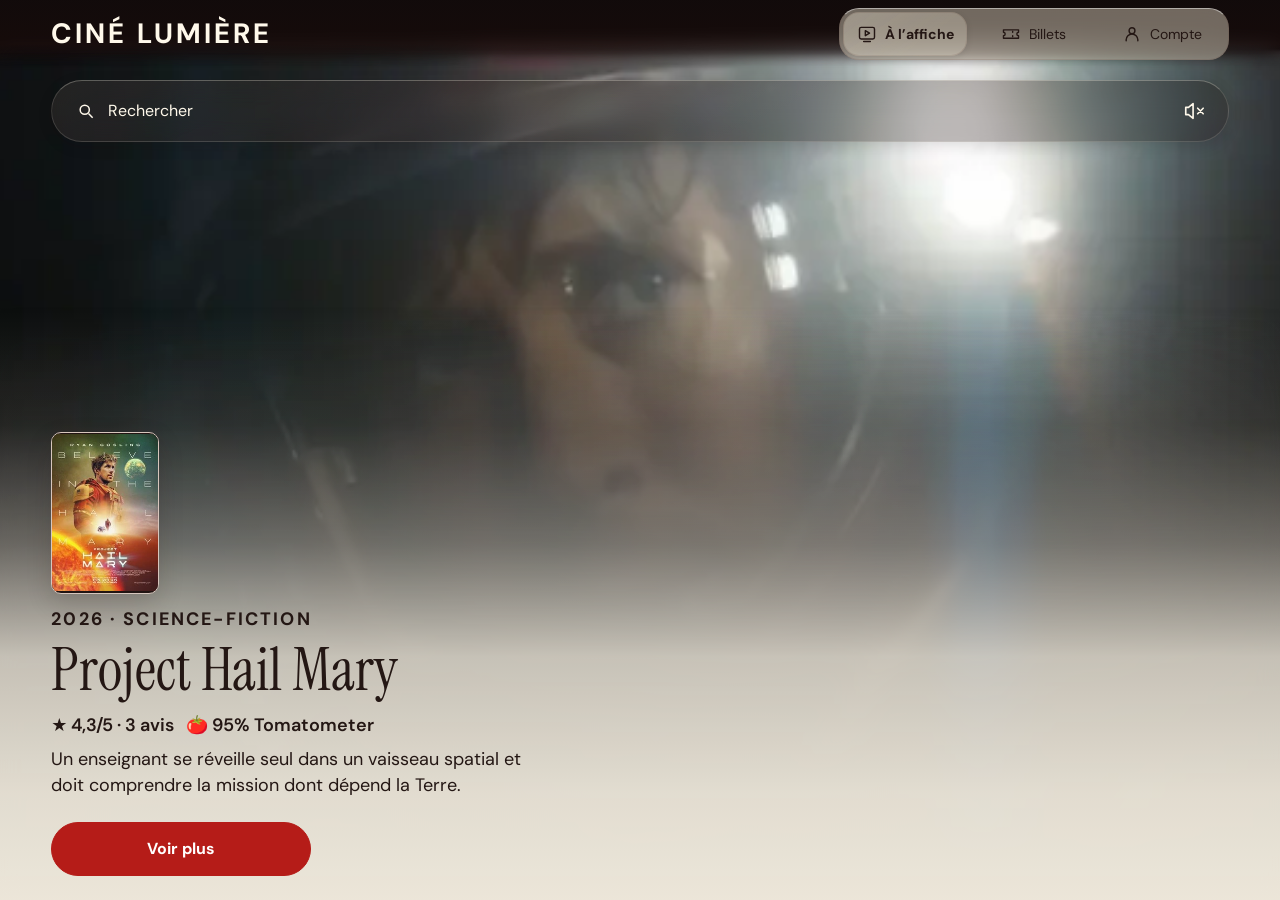
==== commit cdc6da79: "Add sound toggle and slide detail panel without fading" ====
--- a/index.html
+++ b/index.html
@@ -94,7 +94,17 @@
 .reel-controls svg { flex:none; width:18px; height:18px; fill:currentColor; }
 .reel-controls .search-trigger { flex:1; min-width:0; justify-content:flex-start; padding-inline:12px; }
 .search-icon { fill:none !important; stroke:currentColor; stroke-width:1.8; flex:none; width:20px; height:20px; }
-#reel-toggle { padding:0; }
+#reel-sound { padding:0; color:inherit; background:transparent; border:0; }
+#reel-sound svg { width:22px; height:22px; fill:none; stroke:currentColor; stroke-width:1.8; stroke-linecap:round; stroke-linejoin:round; }
+#films.is-focused > #reel-sound {
+  position:absolute; z-index:4; right:18px; bottom:calc(56px + env(safe-area-inset-bottom));
+  display:grid; place-items:center; width:44px; height:44px; border-radius:50%;
+  color:#fff9eb; background:rgb(33 20 18 / 30%); border:.75px solid #fff9eb26;
+  backdrop-filter:blur(12px); box-shadow:0 4px 14px #140d0d26;
+}
+@media (prefers-reduced-transparency:reduce) {
+  #films.is-focused > #reel-sound { background:#2b201e; backdrop-filter:none; }
+}
 .app:has(#search:not([hidden])) { padding-bottom:env(safe-area-inset-bottom); }
 .app:has(#search:not([hidden])) > :is(header, .nav) { display:none; }
 .app:has(#detail:not([hidden]),#payment:not([hidden])) > .nav { display:none; }
@@ -890,7 +900,7 @@
   .hero .film-more { width:auto; min-width:260px; }
   .reel-controls { inset-inline:var(--edge) auto; width:calc(100% - 2 * var(--edge)); padding:4px 8px; font-size:16px; }
   .reel-controls .search-trigger { min-height:52px; padding-inline:16px; gap:12px; }
-  .reel-controls #reel-toggle { min-width:52px; min-height:52px; }
+  .reel-controls #reel-sound { min-width:52px; min-height:52px; }
   .reel-controls svg { width:20px; height:20px; }
   .reel-progress { inset-inline:var(--edge) auto; width:calc(100% - 2 * var(--edge)); }
 
@@ -970,6 +980,40 @@
 @media (min-width:1000px) and (orientation:landscape) and (max-height:650px) {
   #detail > .detail-cover { min-height:0; }
 }
+</style>
+<style>
+
+/* A brief horizontal insertion supplements the existing shared film image motion. */
+#detail { overflow-x:clip; }
+.detail-panel-motion {
+  position:fixed; inset:0; z-index:2; overflow:hidden; pointer-events:none;
+  container-type:inline-size;
+}
+@media (hover:hover) and (pointer:fine) {
+  button,.nav button,.reel-controls button,.hero.has-video > button.film-more {
+    transition:filter 220ms ease-out, transform 220ms ease-out,
+      background-color 220ms ease-out, border-color 220ms ease-out,
+      color 220ms ease-out, box-shadow 220ms ease-out,
+      opacity 180ms ease, visibility 180ms;
+  }
+  button:not(:disabled):hover { filter:brightness(1.1); }
+  button:not(:disabled):not(.wallet-side-button):hover { transform:translateY(-1px); }
+  button:not(:disabled):active { transform:none; filter:brightness(.97); }
+  .nav button:hover,.reel-controls button:hover {
+    background-color:color-mix(in srgb,currentColor 7%,transparent);
+  }
+  .nav button { border-radius:18px; }
+  .account-links button:hover,.screening-day:not([aria-pressed="true"]):hover,
+  #detail-booking .session:not(:disabled):not([aria-pressed="true"]):hover {
+    background-color:color-mix(in srgb,var(--accent) 9%,var(--panel));
+    border-color:color-mix(in srgb,var(--accent) 40%,var(--line));
+  }
+}
+@media (hover:hover) and (pointer:fine) and (prefers-reduced-motion:reduce) {
+  button,.nav button,.reel-controls button,.hero.has-video > button.film-more { transition:none; }
+  button:not(:disabled):not(.wallet-side-button):hover { transform:none; }
+}
+
 </style>
 </head>
 <body>
@@ -989,9 +1033,8 @@
       <svg class="search-icon" viewBox="0 0 24 24" aria-hidden="true"><circle cx="10.5" cy="10.5" r="5.5"/><path d="m15 15 5 5"/></svg>
       Rechercher
     </button>
-    <button type="button" id="reel-toggle" aria-label="Mettre le défilement en pause">
-      <svg viewBox="0 0 24 24" aria-hidden="true" id="reel-pause"><path d="M8 5h3v14H8zm5 0h3v14h-3z"/></svg>
-      <svg viewBox="0 0 24 24" aria-hidden="true" id="reel-play" hidden><path d="m8 5 12 7-12 7z"/></svg>
+    <button type="button" id="reel-sound" aria-label="Activer le son" aria-pressed="false" title="Activer le son">
+      <svg viewBox="0 0 24 24" aria-hidden="true"><path d="m11 4-5 4H3v8h3l5 4z"/><path id="reel-volume-on" d="M15 8a6 6 0 0 1 0 8m3-11a10 10 0 0 1 0 14" hidden/><path id="reel-volume-off" d="m16 9 6 6m0-6-6 6"/></svg>
     </button>
   </div>
   <input type="range" class="reel-progress" id="reel-progress" aria-label="Position de lecture" min="0" max="1000" value="0" disabled>
@@ -1523,7 +1566,7 @@
 reel.prepend(previousLoopSlide);
 reel.append(nextLoopSlide);
 const reelSlides = [previousLoopSlide, ...slides, nextLoopSlide];
-const reelToggle = document.querySelector('#reel-toggle');
+const reelSound = document.querySelector('#reel-sound');
 const reducedMotion = matchMedia('(prefers-reduced-motion: reduce)');
 const searchView = document.querySelector('#search');
 const catalogSearch = document.querySelector('#catalog-search');
@@ -1538,6 +1581,7 @@
 let autoplayEnabled = savedSetting('autoplay') !== 'off';
 function autoplayAllowed() { return autoplayEnabled && !reducedMotion.matches; }
 let playing = autoplayAllowed();
+let soundEnabled = false;
 
 let filmTransition;
 let queuedNavigation;
@@ -1690,10 +1734,13 @@
   updateReelProgress();
 });
 function renderPlaybackControls() {
-  reelToggle.hidden = !currentVideo;
-  reelToggle.setAttribute('aria-label', playing && !tapPausedVideo ? 'Mettre la vidéo en pause' : 'Relancer la vidéo');
-  document.querySelector('#reel-pause').toggleAttribute('hidden', !playing || Boolean(tapPausedVideo));
-  document.querySelector('#reel-play').toggleAttribute('hidden', playing && !tapPausedVideo);
+  reelSound.hidden = !currentVideo;
+  const label = soundEnabled ? 'Couper le son' : 'Activer le son';
+  reelSound.setAttribute('aria-label', label);
+  reelSound.setAttribute('aria-pressed', String(soundEnabled));
+  reelSound.title = label;
+  document.querySelector('#reel-volume-on').toggleAttribute('hidden', !soundEnabled);
+  document.querySelector('#reel-volume-off').toggleAttribute('hidden', soundEnabled);
 }
 function syncPlayback() {
   updateReelPlayback();
@@ -1730,14 +1777,21 @@
   }
   if (!next || !next.paused || playbackAttempt?.video === next) return;
   if (next.ended) next.currentTime = 0;
-  next.muted = true;
+  next.muted = !soundEnabled;
   const attempt = {video:next};
   playbackAttempt = attempt;
   next.play().then(() => {
     if (playbackAttempt === attempt) playbackAttempt = undefined;
-  }, () => {
+  }, error => {
     if (playbackAttempt !== attempt) return;
     playbackAttempt = undefined;
+    if (soundEnabled && error.name === 'NotAllowedError') {
+      soundEnabled = false;
+      next.muted = true;
+      renderPlaybackControls();
+      updateReelPlayback();
+      return;
+    }
     if (next === bookingMedia) {
       bookingWantsPlayback = false;
       updateReelPlayback();
@@ -1760,6 +1814,15 @@
 function setFilmFocus(focused) {
   films.classList.toggle('is-focused', focused);
   films.closest('.app').classList.toggle('is-film-focused', focused);
+  const parent = focused ? films : films.querySelector('.reel-controls');
+  if (reelSound.parentElement !== parent) {
+    const hadFocus = document.activeElement === reelSound;
+    if (parent.moveBefore) parent.moveBefore(reelSound, null);
+    else {
+      parent.append(reelSound);
+      if (hadFocus) reelSound.focus({preventScroll:true});
+    }
+  }
 }
 function syncAmbience(video) {
   if (ambienceVideo === video) return;
@@ -2278,10 +2341,12 @@
 reel.addEventListener('focusin', updateReelPlayback);
 reel.addEventListener('focusout', () => setTimeout(updateReelPlayback, 0));
 document.addEventListener('visibilitychange', updateReelPlayback);
-reelToggle.addEventListener('click', () => {
-  playing = !playing || Boolean(tapPausedVideo);
-  tapPausedVideo = undefined;
-  syncPlayback();
+reelSound.addEventListener('click', event => {
+  event.stopPropagation();
+  clearPendingTap();
+  soundEnabled = !soundEnabled;
+  for (const video of reelVideos) video.muted = !soundEnabled;
+  renderPlaybackControls();
 });
 reducedMotion.addEventListener('change', () => {
   playing = autoplayAllowed();
@@ -2499,6 +2564,58 @@
   filmTransition.finished.then(cleanup, cleanup);
 }
 
+function insertDetailPanel() {
+  const panel = detailView.querySelector('.detail-copy');
+  if (reducedMotion.matches || !panel?.animate) return;
+  panel.animate([
+    {transform:'translateX(100%)'},
+    {transform:'none'}
+  ], {duration:440, easing:'cubic-bezier(.22,1,.36,1)'});
+}
+
+function withdrawDetailPanel() {
+  const panel = detailView.querySelector('.detail-copy');
+  if (reducedMotion.matches || !panel?.animate) return;
+  const rect = panel.getBoundingClientRect();
+  if (rect.bottom <= 0 || rect.top >= innerHeight) return;
+  const computed = getComputedStyle(panel);
+  const padding = computed.padding;
+  const containerType = computed.containerType;
+  const originalStyle = panel.getAttribute('style');
+  const originallyInert = panel.inert;
+  const placeholder = document.createComment('detail panel transition');
+  panel.before(placeholder);
+  const layer = document.createElement('div');
+  layer.className = 'detail-panel-motion';
+  layer.inert = true;
+  layer.setAttribute('aria-hidden', 'true');
+  document.body.append(layer);
+  layer.append(panel);
+  Object.assign(panel.style, {
+    position:'absolute', left:rect.left + 'px', top:rect.top + 'px',
+    width:rect.width + 'px', height:rect.height + 'px', minHeight:'0',
+    margin:'0', padding, boxSizing:'border-box', containerType
+  });
+  panel.inert = true;
+  const restore = () => {
+    if (!placeholder.parentNode) return;
+    placeholder.replaceWith(panel);
+    if (originalStyle === null) panel.removeAttribute('style');
+    else panel.setAttribute('style', originalStyle);
+    panel.inert = originallyInert;
+    layer.remove();
+  };
+  try {
+    const motion = layer.animate([
+      {transform:'none'},
+      {transform:`translateX(${rect.width}px)`}
+    ], {duration:360, easing:'cubic-bezier(.4,0,1,1)', fill:'forwards'});
+    motion.finished.then(restore, restore);
+  } catch {
+    restore();
+  }
+}
+
 function moveFilmImage(source, target, slide, update) {
   if (filmTransition) return;
   if (reducedMotion.matches || !source.animate) {
@@ -2520,6 +2637,7 @@
   Object.assign(image.style, first);
   document.body.append(image);
   filmTransition = image;
+  if (source === detailCover) withdrawDetailPanel();
   update();
   target.classList.add('film-image-target');
   const end = frame(target.getBoundingClientRect(), getComputedStyle(target).backgroundPosition);
@@ -2586,6 +2704,7 @@
   }
   const start = video.getBoundingClientRect();
   renderFilmDetail(slide);
+  insertDetailPanel();
   if (detailWantsPlayback && video.paused) video.play().catch(() => {});
   if (reducedMotion.matches || !video.animate || !start.width || !start.height) return;
 
